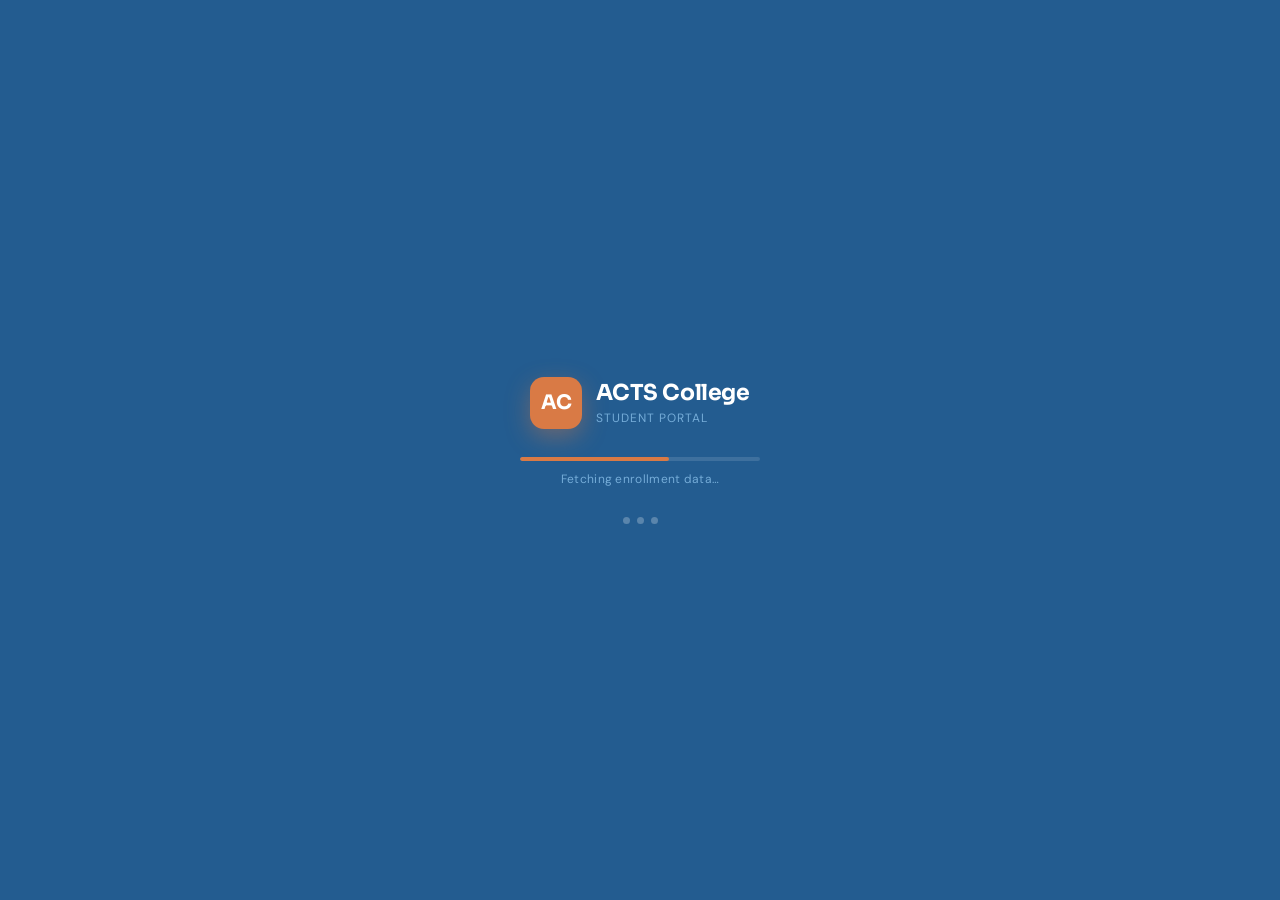
==== index.html @ 31e82e1f "Initial commit: Reorganized CSS and JavaScript to separate files" ====
<!DOCTYPE html>
<html lang="en">
<head>
<meta charset="UTF-8">
<meta name="viewport" content="width=device-width, initial-scale=1.0">
<title>ACTS Student Portal</title>
<link href="https://fonts.googleapis.com/css2?family=Sora:wght@300;400;500;600;700&family=DM+Sans:ital,opsz,wght@0,9..40,300;0,9..40,400;0,9..40,500;0,9..40,600;1,9..40,400&display=swap" rel="stylesheet">
<link rel="stylesheet" href="css/styles.css">
</style>
</head>
<body>

<!-- ═══════════════════════════════ LOADING SCREEN ═══════════════════════════════ -->
<div id="loading-screen">
  <div class="loader-brand">
    <div class="loader-icon">AC</div>
    <div class="loader-brand-text">
      <strong>ACTS College</strong>
      <span>STUDENT PORTAL</span>
    </div>
  </div>
  <div class="loader-bar-wrap">
    <div class="loader-bar-track"><div class="loader-bar-fill" id="loaderBar"></div></div>
    <div class="loader-status" id="loaderStatus">Initializing…</div>
  </div>
  <div class="loader-dots">
    <div class="loader-dot"></div>
    <div class="loader-dot"></div>
    <div class="loader-dot"></div>
  </div>
</div>

<!-- ═══════════════════════════════ CONTENT LOADER ═══════════════════════════════ -->
<div class="content-loader" id="contentLoader">
  <div class="cl-spinner"></div>
  <span class="cl-text">Loading module…</span>
</div>

<!-- ═══════════════════════════════ TOAST ═══════════════════════════════ -->
<div id="toast"><span class="toast-icon">✓</span><span id="toastMsg"></span></div>

<!-- ═══════════════════════════════ OVERLAY ═══════════════════════════════ -->
<div class="overlay" id="overlay" onclick="closeSidebar()"></div>

<!-- ═══════════════════════════════ SIDEBAR ═══════════════════════════════ -->
<aside class="sidebar" id="sidebar">
  <div class="sidebar-brand">
    <div class="brand-badge">
      <div class="brand-icon">AC</div>
      <div class="brand-text"><strong>ACTS College</strong><span>STUDENT PORTAL</span></div>
    </div>
  </div>
  <div class="sidebar-student">
    <div class="student-avatar">JS</div>
    <div class="student-info"><strong>Juan S. Santos</strong><span>2024-00142 · BSCS 3A</span></div>
  </div>
  <nav class="sidebar-nav">
    <div class="nav-section-label">Overview</div>
    <div class="nav-item active" onclick="showView('dashboard',this)">
      <svg class="nav-icon" viewBox="0 0 20 20" fill="none" stroke="currentColor" stroke-width="1.7"><rect x="2" y="2" width="7" height="7" rx="1.5"/><rect x="11" y="2" width="7" height="7" rx="1.5"/><rect x="2" y="11" width="7" height="7" rx="1.5"/><rect x="11" y="11" width="7" height="7" rx="1.5"/></svg>
      Dashboard
    </div>

    <div class="nav-section-label">Academic</div>
    <div class="nav-item" onclick="showView('grades',this)">
      <svg class="nav-icon" viewBox="0 0 20 20" fill="none" stroke="currentColor" stroke-width="1.7"><path d="M6 2h8l3 3v13H3V3a1 1 0 011-1z"/><path d="M6 9h8M6 13h5"/></svg>
      Grade Viewing
    </div>
    <div class="nav-item" onclick="showView('schedule',this)">
      <svg class="nav-icon" viewBox="0 0 20 20" fill="none" stroke="currentColor" stroke-width="1.7"><rect x="2" y="4" width="16" height="14" rx="2"/><path d="M6 2v4M14 2v4M2 9h16"/></svg>
      Class Schedule
    </div>
    <div class="nav-item" onclick="showView('announcements',this)">
      <svg class="nav-icon" viewBox="0 0 20 20" fill="none" stroke="currentColor" stroke-width="1.7"><path d="M4 4h12a1 1 0 011 1v8a1 1 0 01-1 1H4a1 1 0 01-1-1V5a1 1 0 011-1z"/><path d="M3 4l7 6 7-6"/></svg>
      Announcements<span class="nav-badge">3</span>
    </div>
    <div class="nav-item" onclick="showView('evaluation',this)">
      <svg class="nav-icon" viewBox="0 0 20 20" fill="none" stroke="currentColor" stroke-width="1.7"><path d="M10 2l2.4 4.9 5.4.8-3.9 3.8.9 5.4L10 14.2l-4.8 2.7.9-5.4L2.2 7.7l5.4-.8z"/></svg>
      Professor Evaluation
    </div>

    <div class="nav-section-label">Registration</div>
    <div class="nav-item" onclick="showView('enrollment',this)">
      <svg class="nav-icon" viewBox="0 0 20 20" fill="none" stroke="currentColor" stroke-width="1.7"><path d="M14 2H6a1 1 0 00-1 1v14a1 1 0 001 1h8a1 1 0 001-1V3a1 1 0 00-1-1z"/><path d="M8 7h4M8 11h4M8 15h2"/></svg>
      Enrollment
    </div>
    <div class="nav-item" onclick="showView('sectioning',this)">
      <svg class="nav-icon" viewBox="0 0 20 20" fill="none" stroke="currentColor" stroke-width="1.7"><circle cx="7" cy="7" r="4"/><circle cx="13" cy="13" r="4"/></svg>
      Sectioning
    </div>
    <div class="nav-item" onclick="showView('subjects',this)">
      <svg class="nav-icon" viewBox="0 0 20 20" fill="none" stroke="currentColor" stroke-width="1.7"><rect x="3" y="3" width="6" height="6" rx="1"/><rect x="11" y="3" width="6" height="6" rx="1"/><rect x="3" y="11" width="6" height="6" rx="1"/><rect x="11" y="11" width="6" height="6" rx="1"/></svg>
      Subject Assignment
    </div>

    <div class="nav-section-label">Finance</div>
    <div class="nav-item" onclick="showView('tuition',this)">
      <svg class="nav-icon" viewBox="0 0 20 20" fill="none" stroke="currentColor" stroke-width="1.7"><circle cx="10" cy="10" r="8"/><path d="M10 6v8M7 8.5c0-1.4 1.3-2.5 3-2.5s3 1.1 3 2.5S11.7 11 10 11s-3 1.1-3 2.5S8.3 16 10 16s3-1.1 3-2.5"/></svg>
      Tuition Fee
    </div>
    <div class="nav-item" onclick="showView('payments',this)">
      <svg class="nav-icon" viewBox="0 0 20 20" fill="none" stroke="currentColor" stroke-width="1.7"><rect x="2" y="5" width="16" height="12" rx="2"/><path d="M2 9h16M6 13h2"/></svg>
      Payment Monitoring
    </div>

    <div class="nav-section-label">Profile</div>
    <div class="nav-item" onclick="showView('contact',this)">
      <svg class="nav-icon" viewBox="0 0 20 20" fill="none" stroke="currentColor" stroke-width="1.7"><path d="M14 2H6a2 2 0 00-2 2v12a2 2 0 002 2h8a2 2 0 002-2V4a2 2 0 00-2-2z"/><path d="M10 9a2 2 0 100-4 2 2 0 000 4zm-3 5s.5-2 3-2 3 2 3 2"/></svg>
      Contact Info
    </div>
    <div class="nav-item" onclick="showView('profile',this)">
      <svg class="nav-icon" viewBox="0 0 20 20" fill="none" stroke="currentColor" stroke-width="1.7"><circle cx="10" cy="7" r="4"/><path d="M2 18c0-4 3.6-7 8-7s8 3 8 7"/></svg>
      My Profile
    </div>
  </nav>
  <div class="sidebar-footer">
    <button class="logout-btn" onclick="handleLogout()">
      <svg width="15" height="15" viewBox="0 0 20 20" fill="none" stroke="currentColor" stroke-width="1.7"><path d="M7 3H4a1 1 0 00-1 1v12a1 1 0 001 1h3M13 15l4-5-4-5M17 10H7"/></svg>
      Sign Out
    </button>
  </div>
</aside>

<!-- ═══════════════════════════════ MAIN ═══════════════════════════════ -->
<main class="main">
  <header class="topbar">
    <div class="topbar-left">
      <button class="hamburger" onclick="toggleSidebar()">
        <svg width="19" height="19" viewBox="0 0 20 20" fill="none" stroke="#62778b" stroke-width="1.8"><path d="M2 5h16M2 10h16M2 15h16"/></svg>
      </button>
      <span class="page-title" id="pageTitle">Dashboard</span>
      <span class="semester-pill">S.Y. 2024–2025 · 2nd Sem</span>
    </div>
    <div class="topbar-right">
      <div class="topbar-icon-btn" onclick="showToast('No new notifications','success')">
        <svg width="15" height="15" viewBox="0 0 20 20" fill="none" stroke="#62778b" stroke-width="1.6"><path d="M10 2a6 6 0 016 6c0 3.5 1.5 5 1.5 5H2.5S4 11.5 4 8a6 6 0 016-6zM8.5 17a1.5 1.5 0 003 0"/></svg>
        <span class="notif-dot"></span>
      </div>
      <div class="topbar-icon-btn">
        <svg width="15" height="15" viewBox="0 0 20 20" fill="none" stroke="#62778b" stroke-width="1.6"><circle cx="8" cy="8" r="5"/><path d="M13 13l4 4"/></svg>
      </div>
      <div class="topbar-avatar" onclick="showView('profile',null)">JS</div>
    </div>
  </header>

  <div class="content">

    <!-- ══════════════ DASHBOARD ══════════════ -->
    <div class="view active" id="view-dashboard">
      <div class="welcome-banner">
        <div class="welcome-text">
          <h2>Good morning, Juan! 👋</h2>
          <p>You have 4 classes today · Midterm exams start in 12 days</p>
        </div>
        <div style="display:flex;gap:12px;z-index:1;">
          <div class="welcome-badge"><span class="big-num">1.85</span><div class="big-label">Current GWA</div></div>
          <div class="welcome-badge"><span class="big-num">94%</span><div class="big-label">Attendance</div></div>
        </div>
      </div>
      <div class="stats-grid">
        <div class="stat-card"><div class="stat-top"><div class="stat-icon blue"><svg width="17" height="17" viewBox="0 0 20 20" fill="none" stroke="#2e78b8" stroke-width="1.7"><path d="M6 2h8l3 3v13H3V3a1 1 0 011-1z"/><path d="M6 9h8M6 13h5"/></svg></div><span class="stat-change up">Dean's List</span></div><span class="stat-val">1.85</span><span class="stat-label">General Weighted Average</span></div>
        <div class="stat-card"><div class="stat-top"><div class="stat-icon red"><svg width="17" height="17" viewBox="0 0 20 20" fill="none" stroke="#d97a45" stroke-width="1.7"><rect x="2" y="4" width="16" height="14" rx="2"/><path d="M6 2v4M14 2v4M2 9h16"/></svg></div><span class="stat-change neutral">7 subjects</span></div><span class="stat-val">21</span><span class="stat-label">Enrolled Units</span></div>
        <div class="stat-card"><div class="stat-top"><div class="stat-icon green"><svg width="17" height="17" viewBox="0 0 20 20" fill="none" stroke="#1a7a4a" stroke-width="1.7"><rect x="2" y="5" width="16" height="12" rx="2"/><path d="M2 9h16M6 13h2"/></svg></div><span class="stat-change warn">₱9,185 due</span></div><span class="stat-val">₱18,370</span><span class="stat-label">Total Tuition Fee</span></div>
        <div class="stat-card"><div class="stat-top"><div class="stat-icon purple"><svg width="17" height="17" viewBox="0 0 20 20" fill="none" stroke="#7c5cbf" stroke-width="1.7"><path d="M10 2l2.4 4.9 5.4.8-3.9 3.8.9 5.4L10 14.2l-4.8 2.7.9-5.4L2.2 7.7l5.4-.8z"/></svg></div><span class="stat-change warn">4 pending</span></div><span class="stat-val">3 / 7</span><span class="stat-label">Evaluations Submitted</span></div>
      </div>
      <div class="three-two">
        <div class="panel">
          <div class="panel-head"><span class="panel-title">Today's Classes</span><a class="panel-link" onclick="showView('schedule',null)">Full schedule →</a></div>
          <div class="schedule-item"><span class="sched-time">7:30 – 9:00</span><span class="sched-dot" style="background:#2e78b8"></span><div class="sched-subject"><strong>Data Structures &amp; Algorithms</strong><span>Mr. Dela Cruz · Rm 203</span></div></div>
          <div class="schedule-item"><span class="sched-time">9:00 – 10:30</span><span class="sched-dot" style="background:#d97a45"></span><div class="sched-subject"><strong>Software Engineering</strong><span>Ms. Reyes · Rm 105</span></div></div>
          <div class="schedule-item"><span class="sched-time">1:00 – 3:00</span><span class="sched-dot" style="background:#1aac87"></span><div class="sched-subject"><strong>Database Management Systems</strong><span>Mr. Santos · Lab 301</span></div></div>
          <div class="schedule-item"><span class="sched-time">3:00 – 4:30</span><span class="sched-dot" style="background:#7c5cbf"></span><div class="sched-subject"><strong>Ethics in Technology</strong><span>Ms. Cruz · Rm 412</span></div></div>
        </div>
        <div class="panel">
          <div class="panel-head"><span class="panel-title">Announcements</span><a class="panel-link" onclick="showView('announcements',null)">See all →</a></div>
          <div class="annc-item"><div class="annc-head"><span class="tag urgent">Urgent</span><span class="annc-date">Today</span></div><div class="annc-title">Midterm Exam Schedule Released</div><div class="annc-body">Exams run April 7–12. Bring your ID &amp; exam permit.</div></div>
          <div class="annc-item"><div class="annc-head"><span class="tag info">Academic</span><span class="annc-date">Mar 29</span></div><div class="annc-title">DSA Lab #4 Deadline Extended</div><div class="annc-body">New deadline: April 5, 11:59 PM via student portal.</div></div>
          <div class="annc-item"><div class="annc-head"><span class="tag general">General</span><span class="annc-date">Mar 27</span></div><div class="annc-title">Library Hours Extended</div><div class="annc-body">Open until 9PM, April 1–15 during exam season.</div></div>
        </div>
      </div>
    </div>

    <!-- ══════════════ GRADE VIEWING ══════════════ -->
    <div class="view" id="view-grades">
      <div class="page-head">
        <div class="page-head-left"><h2>Grade Viewing</h2><p>2nd Semester · S.Y. 2024–2025</p></div>
        <button class="btn-primary" onclick="showToast('Transcript download started','success')"><svg width="13" height="13" viewBox="0 0 20 20" fill="none" stroke="currentColor" stroke-width="2"><path d="M3 17h14M10 3v10M5 9l5 5 5-5"/></svg>Download Transcript</button>
      </div>
      <div class="gpa-highlight">
        <div>
          <div style="font-size:11px;color:var(--muted);font-weight:500;margin-bottom:4px;text-transform:uppercase;letter-spacing:.5px;">Current GWA</div>
          <div class="gpa-num">1.85</div>
          <div style="font-size:12px;color:#1a7a4a;margin-top:4px;font-weight:500;">⭐ Dean's List Qualifier</div>
        </div>
        <div class="gpa-meta">
          <strong>3rd Year · 2nd Semester</strong>
          <span>21 units enrolled</span>
          <div style="margin-top:9px;font-size:11.5px;color:var(--muted);">Cum Laude target: <strong style="color:var(--text);">1.75</strong></div>
        </div>
        <div class="gpa-bar-wrap">
          <div class="gpa-bar-label"><span>Progress to Latin Honors</span><span>0.10 pts away</span></div>
          <div class="gpa-bar-track"><div class="gpa-bar-fill"></div></div>
          <div style="font-size:11px;color:var(--muted);margin-top:5px;">Maintain GWA ≤ 1.75 to qualify for Cum Laude</div>
        </div>
      </div>
      <div class="grades-table-wrap">
        <table>
          <thead><tr><th>Code</th><th>Subject</th><th>Units</th><th>Prelim</th><th>Midterm</th><th>Finals</th><th>Final Grade</th><th>Equivalent</th><th>Remarks</th></tr></thead>
          <tbody>
            <tr><td style="font-weight:600;font-size:11.5px;color:var(--muted);">CS311</td><td>Data Structures &amp; Algorithms</td><td>4</td><td>92</td><td>—</td><td>—</td><td><span class="grade-pill b">1.50</span></td><td style="font-size:12px;color:var(--muted);">Excellent</td><td style="color:#1a7a4a;font-size:12px;font-weight:500;">Passed</td></tr>
            <tr><td style="font-weight:600;font-size:11.5px;color:var(--muted);">CS321</td><td>Software Engineering</td><td>3</td><td>88</td><td>—</td><td>—</td><td><span class="grade-pill b">1.75</span></td><td style="font-size:12px;color:var(--muted);">Very Good</td><td style="color:#1a7a4a;font-size:12px;font-weight:500;">Passed</td></tr>
            <tr><td style="font-weight:600;font-size:11.5px;color:var(--muted);">CS332</td><td>Database Management Systems</td><td>4</td><td>91</td><td>—</td><td>—</td><td><span class="grade-pill b">1.50</span></td><td style="font-size:12px;color:var(--muted);">Excellent</td><td style="color:#1a7a4a;font-size:12px;font-weight:500;">Passed</td></tr>
            <tr><td style="font-weight:600;font-size:11.5px;color:var(--muted);">CS341</td><td>Computer Networks</td><td>3</td><td>85</td><td>—</td><td>—</td><td><span class="grade-pill b">2.00</span></td><td style="font-size:12px;color:var(--muted);">Good</td><td style="color:#1a7a4a;font-size:12px;font-weight:500;">Passed</td></tr>
            <tr><td style="font-weight:600;font-size:11.5px;color:var(--muted);">HUM201</td><td>Ethics in Technology</td><td>3</td><td>90</td><td>—</td><td>—</td><td><span class="grade-pill b">1.75</span></td><td style="font-size:12px;color:var(--muted);">Very Good</td><td style="color:#1a7a4a;font-size:12px;font-weight:500;">Passed</td></tr>
            <tr><td style="font-weight:600;font-size:11.5px;color:var(--muted);">PE301</td><td>Physical Education 3</td><td>2</td><td>95</td><td>—</td><td>—</td><td><span class="grade-pill a">1.25</span></td><td style="font-size:12px;color:var(--muted);">Outstanding</td><td style="color:#1a7a4a;font-size:12px;font-weight:500;">Passed</td></tr>
            <tr><td style="font-weight:600;font-size:11.5px;color:var(--muted);">NSTP201</td><td>NSTP – CWTS 2</td><td>3</td><td>—</td><td>—</td><td>—</td><td><span class="grade-pill ip">INC</span></td><td style="font-size:12px;color:var(--muted);">—</td><td style="color:var(--muted);font-size:12px;">In Progress</td></tr>
          </tbody>
        </table>
      </div>
    </div>

    <!-- ══════════════ SCHEDULE ══════════════ -->
    <div class="view" id="view-schedule">
      <div class="page-head">
        <div class="page-head-left"><h2>Class Schedule</h2><p>2nd Semester · Block 3A · A.Y. 2024–2025</p></div>
        <button class="btn-outline" onclick="showToast('Schedule exported as PDF','success')"><svg width="13" height="13" viewBox="0 0 20 20" fill="none" stroke="currentColor" stroke-width="2"><path d="M3 17h14M10 3v10M5 9l5 5 5-5"/></svg>Export PDF</button>
      </div>
      <div class="panel" style="overflow-x:auto;margin-bottom:16px;">
        <div class="schedule-week" style="min-width:640px;">
          <div class="week-header"></div>
          <div class="week-header">MON</div><div class="week-header today-col">TUE · Today</div><div class="week-header">WED</div><div class="week-header">THU</div><div class="week-header">FRI</div>
          <div class="time-cell">7:30</div><div class="day-cell"><div class="class-block blue">DSA Lec<br>Rm 203</div></div><div class="day-cell today-col"><div class="class-block blue">DSA Lec<br>Rm 203</div></div><div class="day-cell"></div><div class="day-cell"><div class="class-block blue">DSA Lab<br>Lab 301</div></div><div class="day-cell"></div>
          <div class="time-cell">9:00</div><div class="day-cell"><div class="class-block red">Soft Eng<br>Rm 105</div></div><div class="day-cell today-col"><div class="class-block red">Soft Eng<br>Rm 105</div></div><div class="day-cell"><div class="class-block red">Soft Eng<br>Rm 105</div></div><div class="day-cell"></div><div class="day-cell"><div class="class-block red">Soft Eng<br>Rm 105</div></div>
          <div class="time-cell">10:30</div><div class="day-cell"></div><div class="day-cell today-col"></div><div class="day-cell"><div class="class-block blue">Net Lec<br>Rm 208</div></div><div class="day-cell"></div><div class="day-cell"><div class="class-block teal">DB Lec<br>Rm 310</div></div>
          <div class="time-cell">1:00</div><div class="day-cell"><div class="class-block teal">DB Lab<br>Lab 301</div></div><div class="day-cell today-col"><div class="class-block teal">DB Lab<br>Lab 301</div></div><div class="day-cell"></div><div class="day-cell"><div class="class-block teal">DB Lab<br>Lab 301</div></div><div class="day-cell"></div>
          <div class="time-cell">3:00</div><div class="day-cell"></div><div class="day-cell today-col"><div class="class-block purple">Ethics<br>Rm 412</div></div><div class="day-cell"><div class="class-block purple">Ethics<br>Rm 412</div></div><div class="day-cell"></div><div class="day-cell"><div class="class-block purple">Ethics<br>Rm 412</div></div>
        </div>
      </div>
      <div style="display:flex;gap:14px;flex-wrap:wrap;">
        <div style="display:flex;align-items:center;gap:6px;font-size:12px;color:var(--muted);"><span style="width:11px;height:11px;background:#d6ecf7;border-left:3px solid var(--blue);border-radius:2px;display:inline-block;"></span>Data Structures / Networks</div>
        <div style="display:flex;align-items:center;gap:6px;font-size:12px;color:var(--muted);"><span style="width:11px;height:11px;background:#fdf0e8;border-left:3px solid var(--red);border-radius:2px;display:inline-block;"></span>Software Engineering</div>
        <div style="display:flex;align-items:center;gap:6px;font-size:12px;color:var(--muted);"><span style="width:11px;height:11px;background:#e0f5f0;border-left:3px solid #1aac87;border-radius:2px;display:inline-block;"></span>Database Management</div>
        <div style="display:flex;align-items:center;gap:6px;font-size:12px;color:var(--muted);"><span style="width:11px;height:11px;background:#f0ecfb;border-left:3px solid #7c5cbf;border-radius:2px;display:inline-block;"></span>Ethics in Technology</div>
      </div>
    </div>

    <!-- ══════════════ ANNOUNCEMENTS ══════════════ -->
    <div class="view" id="view-announcements">
      <div class="page-head"><div class="page-head-left"><h2>Announcements</h2><p>3 unread notifications</p></div></div>
      <div class="panel">
        <div class="annc-item" style="padding:18px 22px;"><div class="annc-head"><span class="tag urgent">Urgent</span><span class="annc-date">Today, 8:00 AM</span></div><div class="annc-title" style="font-size:14px;margin-bottom:4px;">Midterm Exam Schedule Released</div><div class="annc-body" style="font-size:12.5px;">The 2nd Semester Midterm Examination schedule has been released. Exams run April 7–12, 2025. Bring your validated school ID and exam permit on examination day.</div></div>
        <div class="annc-item" style="padding:18px 22px;"><div class="annc-head"><span class="tag info">Academic</span><span class="annc-date">Mar 29, 2:00 PM</span></div><div class="annc-title" style="font-size:14px;margin-bottom:4px;">DSA Lab Activity #4 Deadline Extended</div><div class="annc-body" style="font-size:12.5px;">CS311 Lab Activity #4 deadline moved to April 5, 2025, 11:59 PM. Submit your output files through the student portal submission system.</div></div>
        <div class="annc-item" style="padding:18px 22px;"><div class="annc-head"><span class="tag info">Academic</span><span class="annc-date">Mar 28, 10:00 AM</span></div><div class="annc-title" style="font-size:14px;margin-bottom:4px;">No Classes – Holy Week Observance</div><div class="annc-body" style="font-size:12.5px;">No classes April 14–18, 2025. Classes resume April 21, Monday. Make-up classes to be scheduled by respective faculty members.</div></div>
        <div class="annc-item" style="padding:18px 22px;"><div class="annc-head"><span class="tag general">General</span><span class="annc-date">Mar 27, 3:00 PM</span></div><div class="annc-title" style="font-size:14px;margin-bottom:4px;">Library Hours Extended During Exam Season</div><div class="annc-body" style="font-size:12.5px;">ACTS College Library will extend hours to 9:00 PM, April 1–15, 2025. Utilize available study rooms and academic resources during this period.</div></div>
        <div class="annc-item" style="padding:18px 22px;"><div class="annc-head"><span class="tag general">General</span><span class="annc-date">Mar 25, 9:00 AM</span></div><div class="annc-title" style="font-size:14px;margin-bottom:4px;">Student Leadership Summit – Open Registration</div><div class="annc-body" style="font-size:12.5px;">Register for the Annual Student Leadership Summit on April 20, 2025. Limited slots available. Contact the OSA office or complete the online registration form.</div></div>
      </div>
    </div>

    <!-- ══════════════ PROFESSOR EVALUATION ══════════════ -->
    <div class="view" id="view-evaluation">
      <div class="page-head"><div class="page-head-left"><h2>Professor Evaluation</h2><p>2nd Semester · S.Y. 2024–2025 · Deadline: April 15, 2025</p></div></div>
      <div class="eval-intro">
        <div class="eval-intro-icon"><svg width="18" height="18" viewBox="0 0 20 20" fill="none" stroke="#fff" stroke-width="1.8"><circle cx="10" cy="10" r="8"/><path d="M10 6v4l3 2"/></svg></div>
        <div><strong>Evaluation Period is Open</strong><p>All responses are strictly confidential and used solely to improve instruction quality. Evaluate all professors honestly before the deadline. Results are released only after final grades are submitted.</p></div>
      </div>
      <!-- Submitted evaluation -->
      <div class="eval-card">
        <div class="eval-prof-head">
          <div class="eval-prof-avatar">DC</div>
          <div class="eval-prof-info"><strong>Mr. Romulo Dela Cruz</strong><span>CS311 – Data Structures &amp; Algorithms</span></div>
          <div class="eval-done-badge">✓ Submitted</div>
        </div>
        <div style="display:flex;align-items:center;gap:12px;background:var(--off);border-radius:10px;padding:12px 16px;flex-wrap:wrap;gap:8px;">
          <span style="font-size:13px;color:var(--muted);">Overall Rating</span>
          <div style="display:flex;gap:3px;"><span style="color:#f5a623;font-size:20px;">★</span><span style="color:#f5a623;font-size:20px;">★</span><span style="color:#f5a623;font-size:20px;">★</span><span style="color:#f5a623;font-size:20px;">★</span><span style="color:var(--border);font-size:20px;">★</span></div>
          <span style="font-family:'Sora',sans-serif;font-size:16px;font-weight:700;color:var(--text);">4.0 / 5.0</span>
          <span style="font-size:12px;color:var(--muted);">Submitted Mar 20</span>
        </div>
      </div>
      <!-- Pending 1 -->
      <div class="eval-card" id="evalCard2">
        <div class="eval-prof-head">
          <div class="eval-prof-avatar" style="background:#b96538;">MR</div>
          <div class="eval-prof-info"><strong>Ms. Lourdes Reyes</strong><span>CS321 – Software Engineering</span></div>
          <div class="eval-pending-badge">Pending</div>
        </div>
        <div class="eval-criteria">
          <div class="eval-criterion"><label>Teaching Effectiveness</label><div class="star-row" data-g="a"><span class="star" onclick="rateStar(this)">★</span><span class="star" onclick="rateStar(this)">★</span><span class="star" onclick="rateStar(this)">★</span><span class="star" onclick="rateStar(this)">★</span><span class="star" onclick="rateStar(this)">★</span></div></div>
          <div class="eval-criterion"><label>Subject Mastery</label><div class="star-row" data-g="b"><span class="star" onclick="rateStar(this)">★</span><span class="star" onclick="rateStar(this)">★</span><span class="star" onclick="rateStar(this)">★</span><span class="star" onclick="rateStar(this)">★</span><span class="star" onclick="rateStar(this)">★</span></div></div>
          <div class="eval-criterion"><label>Classroom Management</label><div class="star-row" data-g="c"><span class="star" onclick="rateStar(this)">★</span><span class="star" onclick="rateStar(this)">★</span><span class="star" onclick="rateStar(this)">★</span><span class="star" onclick="rateStar(this)">★</span><span class="star" onclick="rateStar(this)">★</span></div></div>
          <div class="eval-criterion"><label>Availability &amp; Approachability</label><div class="star-row" data-g="d"><span class="star" onclick="rateStar(this)">★</span><span class="star" onclick="rateStar(this)">★</span><span class="star" onclick="rateStar(this)">★</span><span class="star" onclick="rateStar(this)">★</span><span class="star" onclick="rateStar(this)">★</span></div></div>
        </div>
        <div class="eval-comment"><label>Comments &amp; Suggestions (Optional)</label><textarea placeholder="Share your thoughts about this professor's teaching style, strengths, or areas for improvement…"></textarea></div>
        <div class="eval-submit-row">
          <button class="btn-outline" onclick="showToast('Draft saved','success')">Save Draft</button>
          <button class="btn-primary" onclick="submitEval('evalCard2')">Submit Evaluation</button>
        </div>
      </div>
      <!-- Pending 2 -->
      <div class="eval-card" id="evalCard3">
        <div class="eval-prof-head">
          <div class="eval-prof-avatar" style="background:#1aac87;">CS</div>
          <div class="eval-prof-info"><strong>Mr. Carlos Santos</strong><span>CS332 – Database Management Systems</span></div>
          <div class="eval-pending-badge">Pending</div>
        </div>
        <div class="eval-criteria">
          <div class="eval-criterion"><label>Teaching Effectiveness</label><div class="star-row" data-g="e"><span class="star" onclick="rateStar(this)">★</span><span class="star" onclick="rateStar(this)">★</span><span class="star" onclick="rateStar(this)">★</span><span class="star" onclick="rateStar(this)">★</span><span class="star" onclick="rateStar(this)">★</span></div></div>
          <div class="eval-criterion"><label>Subject Mastery</label><div class="star-row" data-g="f"><span class="star" onclick="rateStar(this)">★</span><span class="star" onclick="rateStar(this)">★</span><span class="star" onclick="rateStar(this)">★</span><span class="star" onclick="rateStar(this)">★</span><span class="star" onclick="rateStar(this)">★</span></div></div>
          <div class="eval-criterion"><label>Classroom Management</label><div class="star-row" data-g="g"><span class="star" onclick="rateStar(this)">★</span><span class="star" onclick="rateStar(this)">★</span><span class="star" onclick="rateStar(this)">★</span><span class="star" onclick="rateStar(this)">★</span><span class="star" onclick="rateStar(this)">★</span></div></div>
          <div class="eval-criterion"><label>Fairness in Grading</label><div class="star-row" data-g="h"><span class="star" onclick="rateStar(this)">★</span><span class="star" onclick="rateStar(this)">★</span><span class="star" onclick="rateStar(this)">★</span><span class="star" onclick="rateStar(this)">★</span><span class="star" onclick="rateStar(this)">★</span></div></div>
        </div>
        <div class="eval-comment"><label>Comments &amp; Suggestions (Optional)</label><textarea placeholder="Share your thoughts…"></textarea></div>
        <div class="eval-submit-row">
          <button class="btn-outline" onclick="showToast('Draft saved','success')">Save Draft</button>
          <button class="btn-primary" onclick="submitEval('evalCard3')">Submit Evaluation</button>
        </div>
      </div>
      <!-- Pending 3 -->
      <div class="eval-card" id="evalCard4">
        <div class="eval-prof-head">
          <div class="eval-prof-avatar" style="background:#235c90;">AL</div>
          <div class="eval-prof-info"><strong>Ms. Patricia Lim</strong><span>CS341 – Computer Networks</span></div>
          <div class="eval-pending-badge">Pending</div>
        </div>
        <div class="eval-criteria">
          <div class="eval-criterion"><label>Teaching Effectiveness</label><div class="star-row" data-g="i"><span class="star" onclick="rateStar(this)">★</span><span class="star" onclick="rateStar(this)">★</span><span class="star" onclick="rateStar(this)">★</span><span class="star" onclick="rateStar(this)">★</span><span class="star" onclick="rateStar(this)">★</span></div></div>
          <div class="eval-criterion"><label>Subject Mastery</label><div class="star-row" data-g="j"><span class="star" onclick="rateStar(this)">★</span><span class="star" onclick="rateStar(this)">★</span><span class="star" onclick="rateStar(this)">★</span><span class="star" onclick="rateStar(this)">★</span><span class="star" onclick="rateStar(this)">★</span></div></div>
          <div class="eval-criterion"><label>Communication Skills</label><div class="star-row" data-g="k"><span class="star" onclick="rateStar(this)">★</span><span class="star" onclick="rateStar(this)">★</span><span class="star" onclick="rateStar(this)">★</span><span class="star" onclick="rateStar(this)">★</span><span class="star" onclick="rateStar(this)">★</span></div></div>
          <div class="eval-criterion"><label>Student Support</label><div class="star-row" data-g="l"><span class="star" onclick="rateStar(this)">★</span><span class="star" onclick="rateStar(this)">★</span><span class="star" onclick="rateStar(this)">★</span><span class="star" onclick="rateStar(this)">★</span><span class="star" onclick="rateStar(this)">★</span></div></div>
        </div>
        <div class="eval-comment"><label>Comments &amp; Suggestions (Optional)</label><textarea placeholder="Share your thoughts…"></textarea></div>
        <div class="eval-submit-row">
          <button class="btn-outline" onclick="showToast('Draft saved','success')">Save Draft</button>
          <button class="btn-primary" onclick="submitEval('evalCard4')">Submit Evaluation</button>
        </div>
      </div>
    </div>

    <!-- ══════════════ ENROLLMENT ══════════════ -->
    <div class="view" id="view-enrollment">
      <div class="page-head">
        <div class="page-head-left"><h2>Enrollment</h2><p>2nd Semester · S.Y. 2024–2025</p></div>
        <span class="tag success" style="padding:6px 14px;font-size:12px;border-radius:8px;">Officially Enrolled</span>
      </div>
      <div class="enroll-steps">
        <div class="estep"><div class="estep-circle done">✓</div><div class="estep-text"><strong>Pre-enrollment</strong><span>Completed Mar 5</span></div></div>
        <div class="estep-line done"></div>
        <div class="estep"><div class="estep-circle done">✓</div><div class="estep-text"><strong>Assessment</strong><span>Completed Mar 7</span></div></div>
        <div class="estep-line done"></div>
        <div class="estep"><div class="estep-circle done">✓</div><div class="estep-text"><strong>Payment</strong><span>50% paid</span></div></div>
        <div class="estep-line done"></div>
        <div class="estep"><div class="estep-circle active">4</div><div class="estep-text"><strong>Validation</strong><span>In progress</span></div></div>
        <div class="estep-line"></div>
        <div class="estep"><div class="estep-circle pending">5</div><div class="estep-text"><strong>Fully Enrolled</strong><span>Awaiting</span></div></div>
      </div>
      <div style="display:grid;grid-template-columns:repeat(3,1fr);gap:13px;margin-bottom:20px;">
        <div class="stat-card"><div class="stat-top"><div class="stat-icon blue"></div></div><span class="stat-val">7</span><span class="stat-label">Subjects Enrolled</span></div>
        <div class="stat-card"><div class="stat-top"><div class="stat-icon red"></div></div><span class="stat-val">21</span><span class="stat-label">Total Units</span></div>
        <div class="stat-card"><div class="stat-top"><div class="stat-icon green"></div></div><span class="stat-val" style="color:#1a7a4a;">Active</span><span class="stat-label">Enrollment Status</span></div>
      </div>
      <div class="grades-table-wrap">
        <table>
          <thead><tr><th>Code</th><th>Subject Title</th><th>Units</th><th>Type</th><th>Section</th><th>Schedule</th><th>Room</th><th>Faculty</th></tr></thead>
          <tbody>
            <tr><td style="font-weight:600;font-size:11.5px;color:var(--muted);">CS311</td><td>Data Structures &amp; Algorithms</td><td>4</td><td><span class="tag info">Lec+Lab</span></td><td>3A</td><td>MWF 7:30–9:00</td><td>Rm 203 / Lab 301</td><td>Mr. Dela Cruz</td></tr>
            <tr><td style="font-weight:600;font-size:11.5px;color:var(--muted);">CS321</td><td>Software Engineering</td><td>3</td><td><span class="tag info">Lec</span></td><td>3A</td><td>MTWF 9:00–10:30</td><td>Rm 105</td><td>Ms. Reyes</td></tr>
            <tr><td style="font-weight:600;font-size:11.5px;color:var(--muted);">CS332</td><td>Database Management Systems</td><td>4</td><td><span class="tag info">Lec+Lab</span></td><td>3A</td><td>MTH 1:00–3:00</td><td>Lab 301</td><td>Mr. Santos</td></tr>
            <tr><td style="font-weight:600;font-size:11.5px;color:var(--muted);">CS341</td><td>Computer Networks</td><td>3</td><td><span class="tag info">Lec</span></td><td>3A</td><td>WF 10:30–12:00</td><td>Rm 208</td><td>Ms. Lim</td></tr>
            <tr><td style="font-weight:600;font-size:11.5px;color:var(--muted);">HUM201</td><td>Ethics in Technology</td><td>3</td><td><span class="tag general">GE</span></td><td>3A</td><td>TWF 3:00–4:30</td><td>Rm 412</td><td>Ms. Cruz</td></tr>
            <tr><td style="font-weight:600;font-size:11.5px;color:var(--muted);">PE301</td><td>Physical Education 3</td><td>2</td><td><span class="tag general">GE</span></td><td>3A</td><td>M 4:30–6:00</td><td>Gym</td><td>Mr. Garcia</td></tr>
            <tr><td style="font-weight:600;font-size:11.5px;color:var(--muted);">NSTP201</td><td>NSTP – CWTS 2</td><td>3</td><td><span class="tag general">NSTP</span></td><td>3A</td><td>SAT 7:00–10:00</td><td>Hall B</td><td>NSTP Office</td></tr>
          </tbody>
        </table>
      </div>
    </div>

    <!-- ══════════════ SECTIONING ══════════════ -->
    <div class="view" id="view-sectioning">
      <div class="page-head"><div class="page-head-left"><h2>Sectioning</h2><p>Your assigned section for 2nd Semester · S.Y. 2024–2025</p></div></div>
      <div class="two-col">
        <div>
          <div style="background:var(--white);border:1px solid var(--border);border-radius:14px;padding:22px;">
            <div class="section-badge">
              <div style="font-family:'Sora',sans-serif;font-size:40px;font-weight:700;color:#fff;line-height:1;">3A</div>
              <div><strong style="display:block;font-size:14px;color:#fff;margin-bottom:2px;">Block 3A — BSCS</strong><span style="font-size:12px;color:var(--blue-lt);">3rd Year · 2nd Semester</span></div>
            </div>
            <div style="display:grid;grid-template-columns:1fr 1fr;gap:10px;margin-bottom:18px;">
              <div style="background:var(--off);border:1px solid var(--border);border-radius:10px;padding:12px 14px;"><div style="font-size:10.5px;color:var(--muted);font-weight:500;text-transform:uppercase;letter-spacing:.5px;margin-bottom:4px;">Program</div><div style="font-size:13px;font-weight:600;color:var(--text);">BS Computer Science</div></div>
              <div style="background:var(--off);border:1px solid var(--border);border-radius:10px;padding:12px 14px;"><div style="font-size:10.5px;color:var(--muted);font-weight:500;text-transform:uppercase;letter-spacing:.5px;margin-bottom:4px;">Year Level</div><div style="font-size:13px;font-weight:600;color:var(--text);">3rd Year</div></div>
              <div style="background:var(--off);border:1px solid var(--border);border-radius:10px;padding:12px 14px;"><div style="font-size:10.5px;color:var(--muted);font-weight:500;text-transform:uppercase;letter-spacing:.5px;margin-bottom:4px;">Adviser</div><div style="font-size:13px;font-weight:600;color:var(--text);">Prof. M. Villanueva</div></div>
              <div style="background:var(--off);border:1px solid var(--border);border-radius:10px;padding:12px 14px;"><div style="font-size:10.5px;color:var(--muted);font-weight:500;text-transform:uppercase;letter-spacing:.5px;margin-bottom:4px;">Class Size</div><div style="font-size:13px;font-weight:600;color:var(--text);">38 Students</div></div>
            </div>
            <div style="background:var(--off);border:1px solid var(--border);border-radius:10px;padding:14px 16px;">
              <div style="font-size:11px;font-weight:600;color:var(--muted);text-transform:uppercase;letter-spacing:.6px;margin-bottom:10px;">Section Officers</div>
              <div style="display:flex;flex-direction:column;gap:8px;">
                <div style="display:flex;align-items:center;gap:10px;"><div style="width:28px;height:28px;border-radius:50%;background:var(--blue-dk);display:flex;align-items:center;justify-content:center;font-size:10px;font-weight:700;color:#fff;flex-shrink:0;">AM</div><div><div style="font-size:12.5px;font-weight:600;color:var(--text);">Anna Marie Flores</div><div style="font-size:11px;color:var(--muted);">President</div></div></div>
                <div style="display:flex;align-items:center;gap:10px;"><div style="width:28px;height:28px;border-radius:50%;background:var(--red-dk);display:flex;align-items:center;justify-content:center;font-size:10px;font-weight:700;color:#fff;flex-shrink:0;">BT</div><div><div style="font-size:12.5px;font-weight:600;color:var(--text);">Bryan Tan</div><div style="font-size:11px;color:var(--muted);">Secretary</div></div></div>
                <div style="display:flex;align-items:center;gap:10px;"><div style="width:28px;height:28px;border-radius:50%;background:#1aac87;display:flex;align-items:center;justify-content:center;font-size:10px;font-weight:700;color:#fff;flex-shrink:0;">CL</div><div><div style="font-size:12.5px;font-weight:600;color:var(--text);">Clara Lim</div><div style="font-size:11px;color:var(--muted);">Treasurer</div></div></div>
              </div>
            </div>
          </div>
        </div>
        <div class="panel">
          <div class="panel-head"><span class="panel-title">Classmates (38)</span><a class="panel-link">View All</a></div>
          <div style="padding:14px 16px;">
            <div style="display:grid;grid-template-columns:repeat(auto-fill,minmax(150px,1fr));gap:9px;">
              <div class="classmate-card"><div class="classmate-avatar" style="background:#2e78b8;">AM</div><div><div class="classmate-name">Flores, A.M.</div><div class="classmate-num">2024-00101</div></div></div>
              <div class="classmate-card"><div class="classmate-avatar" style="background:#d97a45;">BT</div><div><div class="classmate-name">Tan, B.</div><div class="classmate-num">2024-00115</div></div></div>
              <div class="classmate-card"><div class="classmate-avatar" style="background:#1aac87;">CL</div><div><div class="classmate-name">Lim, C.</div><div class="classmate-num">2024-00120</div></div></div>
              <div class="classmate-card"><div class="classmate-avatar" style="background:#7c5cbf;">DR</div><div><div class="classmate-name">Reyes, D.</div><div class="classmate-num">2024-00133</div></div></div>
              <div class="classmate-card" style="border-color:var(--blue-lt);background:#e8f3fb;"><div class="classmate-avatar" style="background:#235c90;">JS</div><div><div class="classmate-name" style="color:var(--blue-dk);">Santos, J. (You)</div><div class="classmate-num">2024-00142</div></div></div>
              <div class="classmate-card"><div class="classmate-avatar" style="background:#b96538;">MC</div><div><div class="classmate-name">Cruz, M.</div><div class="classmate-num">2024-00156</div></div></div>
              <div class="classmate-card"><div class="classmate-avatar" style="background:#0a6651;">PG</div><div><div class="classmate-name">Garcia, P.</div><div class="classmate-num">2024-00162</div></div></div>
              <div class="classmate-card"><div class="classmate-avatar" style="background:#4a2e8c;">RV</div><div><div class="classmate-name">Villanueva, R.</div><div class="classmate-num">2024-00178</div></div></div>
            </div>
            <div style="text-align:center;padding-top:12px;font-size:12px;color:var(--muted);">+ 30 more classmates not shown</div>
          </div>
        </div>
      </div>
    </div>

    <!-- ══════════════ SUBJECT ASSIGNMENT ══════════════ -->
    <div class="view" id="view-subjects">
      <div class="page-head">
        <div class="page-head-left"><h2>Subject Assignment</h2><p>Assigned subjects for Block 3A · 2nd Semester 2024–2025</p></div>
        <button class="btn-outline" onclick="showToast('COR downloaded successfully','success')"><svg width="13" height="13" viewBox="0 0 20 20" fill="none" stroke="currentColor" stroke-width="2"><path d="M3 17h14M10 3v10M5 9l5 5 5-5"/></svg>Download COR</button>
      </div>
      <div style="display:grid;grid-template-columns:repeat(3,1fr);gap:13px;margin-bottom:20px;">
        <div class="stat-card"><div class="stat-top"><div class="stat-icon blue"></div><span class="stat-change neutral">21 units</span></div><span class="stat-val">7</span><span class="stat-label">Assigned Subjects</span></div>
        <div class="stat-card"><div class="stat-top"><div class="stat-icon green"></div><span class="stat-change up">All clear</span></div><span class="stat-val">0</span><span class="stat-label">Pending Requirements</span></div>
        <div class="stat-card"><div class="stat-top"><div class="stat-icon red"></div><span class="stat-change neutral">Total Earned</span></div><span class="stat-val">89</span><span class="stat-label">Cumulative Units</span></div>
      </div>
      <div class="subject-assign-grid">
        <div class="subj-card"><div class="subj-icon" style="background:#e8f3fb;">💻</div><div class="subj-info"><div class="subj-code">CS311 · 4 Units · Lec + Lab</div><strong>Data Structures &amp; Algorithms</strong><div class="subj-meta">Mr. Dela Cruz<br>MWF 7:30–9:00 · Rm 203 / Lab 301</div></div><span class="tag success" style="margin-left:auto;flex-shrink:0;">Enrolled</span></div>
        <div class="subj-card"><div class="subj-icon" style="background:#fdf0e8;">⚙️</div><div class="subj-info"><div class="subj-code">CS321 · 3 Units · Lecture</div><strong>Software Engineering</strong><div class="subj-meta">Ms. Reyes<br>MTWF 9:00–10:30 · Rm 105</div></div><span class="tag success" style="margin-left:auto;flex-shrink:0;">Enrolled</span></div>
        <div class="subj-card"><div class="subj-icon" style="background:#e0f5f0;">🗄️</div><div class="subj-info"><div class="subj-code">CS332 · 4 Units · Lec + Lab</div><strong>Database Management Systems</strong><div class="subj-meta">Mr. Santos<br>MTH 1:00–3:00 · Lab 301</div></div><span class="tag success" style="margin-left:auto;flex-shrink:0;">Enrolled</span></div>
        <div class="subj-card"><div class="subj-icon" style="background:#e8f3fb;">🌐</div><div class="subj-info"><div class="subj-code">CS341 · 3 Units · Lecture</div><strong>Computer Networks</strong><div class="subj-meta">Ms. Lim<br>WF 10:30–12:00 · Rm 208</div></div><span class="tag success" style="margin-left:auto;flex-shrink:0;">Enrolled</span></div>
        <div class="subj-card"><div class="subj-icon" style="background:#f0ecfb;">📖</div><div class="subj-info"><div class="subj-code">HUM201 · 3 Units · GE Lecture</div><strong>Ethics in Technology</strong><div class="subj-meta">Ms. Cruz<br>TWF 3:00–4:30 · Rm 412</div></div><span class="tag success" style="margin-left:auto;flex-shrink:0;">Enrolled</span></div>
        <div class="subj-card"><div class="subj-icon" style="background:#eaf7f0;">🏃</div><div class="subj-info"><div class="subj-code">PE301 · 2 Units · GE</div><strong>Physical Education 3</strong><div class="subj-meta">Mr. Garcia<br>M 4:30–6:00 · Gymnasium</div></div><span class="tag success" style="margin-left:auto;flex-shrink:0;">Enrolled</span></div>
        <div class="subj-card"><div class="subj-icon" style="background:#fdf8e8;">🤝</div><div class="subj-info"><div class="subj-code">NSTP201 · 3 Units · NSTP</div><strong>NSTP – CWTS 2</strong><div class="subj-meta">NSTP Office<br>SAT 7:00–10:00 · Hall B</div></div><span class="tag warn" style="margin-left:auto;flex-shrink:0;">Incomplete</span></div>
      </div>
    </div>

    <!-- ══════════════ TUITION FEE ══════════════ -->
    <div class="view" id="view-tuition">
      <div class="page-head">
        <div class="page-head-left"><h2>Tuition Fee</h2><p>2nd Semester · S.Y. 2024–2025 · Assessed: March 7, 2025</p></div>
        <button class="btn-primary" onclick="showToast('Statement of Account downloaded','success')"><svg width="13" height="13" viewBox="0 0 20 20" fill="none" stroke="currentColor" stroke-width="2"><path d="M3 17h14M10 3v10M5 9l5 5 5-5"/></svg>Download SOA</button>
      </div>
      <div class="tuition-summary">
        <div class="tuition-left"><h3>Total Assessment</h3><div class="total-amt">₱18,370.00</div><div class="total-label">21 units · After scholarship discount</div></div>
        <div class="tuition-badges">
          <div class="tbadge"><span class="tbval">₱9,185</span><div class="tblabel">Amount Paid</div></div>
          <div class="tbadge"><span class="tbval" style="color:#fdd36e;">₱9,185</span><div class="tblabel">Balance Due</div></div>
        </div>
      </div>
      <div class="two-col">
        <div>
          <div style="font-family:'Sora',sans-serif;font-size:13.5px;font-weight:600;color:var(--text);margin-bottom:12px;">Fee Breakdown</div>
          <div class="fee-breakdown">
            <div class="fee-row"><div class="fee-name">Tuition Fee<small>₱800/unit × 21 units</small></div><div class="fee-amt">₱16,800.00</div></div>
            <div class="fee-row"><div class="fee-name">Miscellaneous Fee<small>Registration, library, lab usage</small></div><div class="fee-amt">₱2,400.00</div></div>
            <div class="fee-row"><div class="fee-name">Athletic Fee</div><div class="fee-amt">₱200.00</div></div>
            <div class="fee-row"><div class="fee-name">Student Government Fee</div><div class="fee-amt">₱150.00</div></div>
            <div class="fee-row"><div class="fee-name">ICT / Computer Lab Fee</div><div class="fee-amt">₱500.00</div></div>
            <div class="fee-row"><div class="fee-name">Scholarship Discount<small>Academic Merit – 10%</small></div><div class="fee-amt disc">−₱1,680.00</div></div>
            <div class="fee-row"><div class="fee-name" style="font-size:14px;">Total Due</div><div class="fee-amt" style="font-size:16px;color:var(--blue-dk);">₱18,370.00</div></div>
          </div>
        </div>
        <div>
          <div style="font-family:'Sora',sans-serif;font-size:13.5px;font-weight:600;color:var(--text);margin-bottom:12px;">Payment Schedule</div>
          <div class="fee-breakdown">
            <div class="fee-row"><div class="fee-name">Downpayment (50%)<small>Due upon enrollment</small></div><div style="text-align:right;"><div class="fee-amt">₱9,185.00</div><span class="tag success" style="margin-top:3px;">Paid</span></div></div>
            <div class="fee-row"><div class="fee-name">2nd Installment (25%)<small>Due April 15, 2025</small></div><div style="text-align:right;"><div class="fee-amt">₱4,592.50</div><span class="tag warn" style="margin-top:3px;">Upcoming</span></div></div>
            <div class="fee-row"><div class="fee-name">Final Installment (25%)<small>Due May 31, 2025</small></div><div style="text-align:right;"><div class="fee-amt">₱4,592.50</div><span class="tag general" style="margin-top:3px;">Pending</span></div></div>
          </div>
          <div style="background:#fdf0e8;border:1px solid var(--accent-soft);border-radius:10px;padding:14px 16px;margin-top:14px;display:flex;gap:11px;align-items:flex-start;">
            <svg width="16" height="16" viewBox="0 0 20 20" fill="none" stroke="#b96538" stroke-width="1.8" style="flex-shrink:0;margin-top:1px;"><circle cx="10" cy="10" r="8"/><path d="M10 6v5M10 14v.5"/></svg>
            <div style="font-size:12px;color:var(--red-dk);line-height:1.6;">Next payment of <strong>₱4,592.50</strong> is due on <strong>April 15, 2025</strong>. Late payments incur a 2% surcharge per month.</div>
          </div>
        </div>
      </div>
    </div>

    <!-- ══════════════ PAYMENT MONITORING ══════════════ -->
    <div class="view" id="view-payments">
      <div class="page-head">
        <div class="page-head-left"><h2>Payment Monitoring</h2><p>Track your payment history and outstanding balance</p></div>
        <button class="btn-primary" onclick="showToast('Redirecting to payment gateway…','success')">Pay Now</button>
      </div>
      <div class="payment-progress">
        <div style="display:flex;align-items:center;justify-content:space-between;flex-wrap:wrap;gap:10px;">
          <div><div style="font-family:'Sora',sans-serif;font-size:15px;font-weight:700;color:var(--text);">₱9,185.00 paid of ₱18,370.00</div><div style="font-size:12px;color:var(--muted);margin-top:3px;">50% settled · ₱9,185 remaining balance</div></div>
          <div style="text-align:right;"><div style="font-family:'Sora',sans-serif;font-size:24px;font-weight:700;color:var(--blue-dk);">50%</div><div style="font-size:11px;color:var(--muted);">Paid</div></div>
        </div>
        <div class="pay-progress-bar"><div class="pay-progress-fill" style="width:50%"></div></div>
        <div class="pay-labels"><span>₱0</span><span>₱4,593</span><span>₱9,185 ← Current</span><span>₱13,778</span><span>₱18,370</span></div>
      </div>
      <div style="display:grid;grid-template-columns:repeat(3,1fr);gap:13px;margin-bottom:20px;">
        <div class="stat-card"><div class="stat-top"><div class="stat-icon green"></div></div><span class="stat-val" style="color:#1a7a4a;">₱9,185</span><span class="stat-label">Total Paid</span></div>
        <div class="stat-card"><div class="stat-top"><div class="stat-icon yellow"></div><span class="stat-change warn">Due Apr 15</span></div><span class="stat-val" style="color:#7a6a1a;">₱4,593</span><span class="stat-label">Next Due Amount</span></div>
        <div class="stat-card"><div class="stat-top"><div class="stat-icon red"></div></div><span class="stat-val">₱9,185</span><span class="stat-label">Outstanding Balance</span></div>
      </div>
      <div class="panel">
        <div class="panel-head"><span class="panel-title">Transaction History</span><a class="panel-link" onclick="showToast('Exporting transaction history…','success')">Export PDF</a></div>
        <div class="pay-item"><div class="pay-icon paid"><svg width="15" height="15" viewBox="0 0 20 20" fill="none" stroke="#1a7a4a" stroke-width="2"><path d="M4 10l4 4 8-8"/></svg></div><div class="pay-info"><strong>Downpayment – 2nd Semester 2024–25</strong><span>Mar 7, 2025 · OR No. 2025-004521 · Cash</span></div><div class="pay-right"><span class="pay-amount">₱9,185.00</span><span class="pay-status-pill paid">Paid</span></div></div>
        <div class="pay-item"><div class="pay-icon pending"><svg width="15" height="15" viewBox="0 0 20 20" fill="none" stroke="#7a6a1a" stroke-width="2"><circle cx="10" cy="10" r="8"/><path d="M10 6v4l3 2"/></svg></div><div class="pay-info"><strong>2nd Installment – 2nd Semester 2024–25</strong><span>Due April 15, 2025</span></div><div class="pay-right"><span class="pay-amount">₱4,592.50</span><span class="pay-status-pill pending">Upcoming</span></div></div>
        <div class="pay-item"><div class="pay-icon pending"><svg width="15" height="15" viewBox="0 0 20 20" fill="none" stroke="#7a6a1a" stroke-width="2"><circle cx="10" cy="10" r="8"/><path d="M10 6v4l3 2"/></svg></div><div class="pay-info"><strong>Final Installment – 2nd Semester 2024–25</strong><span>Due May 31, 2025</span></div><div class="pay-right"><span class="pay-amount">₱4,592.50</span><span class="pay-status-pill pending">Upcoming</span></div></div>
        <div class="pay-item"><div class="pay-icon paid"><svg width="15" height="15" viewBox="0 0 20 20" fill="none" stroke="#1a7a4a" stroke-width="2"><path d="M4 10l4 4 8-8"/></svg></div><div class="pay-info"><strong>Full Payment – 1st Semester 2024–25</strong><span>Aug 15, 2024 · OR No. 2024-007832 · GCash</span></div><div class="pay-right"><span class="pay-amount">₱18,370.00</span><span class="pay-status-pill paid">Paid</span></div></div>
        <div class="pay-item"><div class="pay-icon overdue"><svg width="15" height="15" viewBox="0 0 20 20" fill="none" stroke="#b96538" stroke-width="2"><path d="M10 3l7 14H3L10 3zM10 9v4M10 15v.5"/></svg></div><div class="pay-info"><strong>Late Payment Surcharge – 1st Sem 2023–24</strong><span>Mar 2, 2024 · Penalty for overdue balance</span></div><div class="pay-right"><span class="pay-amount">₱367.40</span><span class="pay-status-pill overdue">Late</span></div></div>
      </div>
    </div>

    <!-- ══════════════ CONTACT INFO ══════════════ -->
    <div class="view" id="view-contact">
      <div class="page-head">
        <div class="page-head-left"><h2>Contact Information</h2><p>Keep your personal and emergency contact details up to date</p></div>
        <button class="btn-primary" onclick="saveContact()"><svg width="13" height="13" viewBox="0 0 20 20" fill="none" stroke="currentColor" stroke-width="2"><path d="M3 17h14M12 3l4 4-9 9H3v-4z"/></svg>Save Changes</button>
      </div>
      <div class="contact-tabs">
        <div class="ctab active" onclick="switchContactTab(this,'ctab-personal')">Personal</div>
        <div class="ctab" onclick="switchContactTab(this,'ctab-guardian')">Guardian / Emergency</div>
        <div class="ctab" onclick="switchContactTab(this,'ctab-address')">Address</div>
      </div>
      <div id="ctab-personal">
        <div class="panel" style="margin-bottom:16px;">
          <div class="panel-head"><span class="panel-title">Personal Details</span></div>
          <div class="field-group" style="grid-template-columns:1fr 1fr 1fr;">
            <div class="field-item"><div class="field-label">First Name</div><input type="text" value="Juan"/></div>
            <div class="field-item"><div class="field-label">Middle Name</div><input type="text" value="dela Cruz"/></div>
            <div class="field-item"><div class="field-label">Last Name</div><input type="text" value="Santos"/></div>
            <div class="field-item"><div class="field-label">Date of Birth</div><input type="date" value="2003-03-12"/></div>
            <div class="field-item"><div class="field-label">Civil Status</div><select><option>Single</option><option>Married</option><option>Other</option></select></div>
            <div class="field-item"><div class="field-label">Nationality</div><input type="text" value="Filipino"/></div>
          </div>
        </div>
        <div class="panel">
          <div class="panel-head"><span class="panel-title">Contact Details</span></div>
          <div class="field-group">
            <div class="field-item"><div class="field-label">Personal Email</div><input type="email" value="juansantos2003@gmail.com"/></div>
            <div class="field-item"><div class="field-label">School Email</div><input type="email" value="juan.santos@acts.edu.ph" readonly style="background:var(--off);color:var(--muted);"/></div>
            <div class="field-item"><div class="field-label">Mobile Number</div><input type="tel" value="+63 912 345 6789"/></div>
            <div class="field-item"><div class="field-label">Alternate Number</div><input type="tel" placeholder="Optional"/></div>
          </div>
        </div>
      </div>
      <div id="ctab-guardian" style="display:none;">
        <div class="panel" style="margin-bottom:16px;">
          <div class="panel-head"><span class="panel-title">Guardian / Parent Information</span></div>
          <div class="field-group" style="grid-template-columns:1fr 1fr 1fr;">
            <div class="field-item"><div class="field-label">Guardian Name</div><input type="text" value="Maria Santos"/></div>
            <div class="field-item"><div class="field-label">Relationship</div><select><option>Mother</option><option>Father</option><option>Other</option></select></div>
            <div class="field-item"><div class="field-label">Occupation</div><input type="text" value="Teacher"/></div>
            <div class="field-item"><div class="field-label">Mobile Number</div><input type="tel" value="+63 923 456 7890"/></div>
            <div class="field-item"><div class="field-label">Email Address</div><input type="email" value="m.santos@email.com"/></div>
            <div class="field-item"><div class="field-label">Office / Landline</div><input type="tel" placeholder="Optional"/></div>
          </div>
        </div>
        <div class="panel">
          <div class="panel-head"><span class="panel-title">Emergency Contact</span></div>
          <div class="field-group">
            <div class="field-item"><div class="field-label">Contact Name</div><input type="text" value="Pedro Santos"/></div>
            <div class="field-item"><div class="field-label">Relationship</div><input type="text" value="Father"/></div>
            <div class="field-item"><div class="field-label">Mobile Number</div><input type="tel" value="+63 934 567 8901"/></div>
            <div class="field-item"><div class="field-label">Email Address</div><input type="email" placeholder="Optional"/></div>
          </div>
        </div>
      </div>
      <div id="ctab-address" style="display:none;">
        <div class="panel" style="margin-bottom:16px;">
          <div class="panel-head"><span class="panel-title">Current / Residential Address</span></div>
          <div class="field-group" style="grid-template-columns:1fr 1fr 1fr;">
            <div class="field-item" style="grid-column:1/-1;"><div class="field-label">Street / Building / Unit No.</div><input type="text" value="123 Sampaguita Street, Barangay Sta. Mesa Heights"/></div>
            <div class="field-item"><div class="field-label">City / Municipality</div><input type="text" value="Quezon City"/></div>
            <div class="field-item"><div class="field-label">Province / Region</div><input type="text" value="Metro Manila (NCR)"/></div>
            <div class="field-item"><div class="field-label">ZIP Code</div><input type="text" value="1114"/></div>
          </div>
        </div>
        <div class="panel">
          <div class="panel-head"><span class="panel-title">Permanent / Provincial Address</span></div>
          <div class="field-group" style="grid-template-columns:1fr 1fr 1fr;">
            <div class="field-item" style="grid-column:1/-1;"><div class="field-label">Street / Barangay</div><input type="text" value="456 Rizal Street, Barangay San Antonio"/></div>
            <div class="field-item"><div class="field-label">City / Municipality</div><input type="text" value="San Jose del Monte"/></div>
            <div class="field-item"><div class="field-label">Province</div><input type="text" value="Bulacan"/></div>
            <div class="field-item"><div class="field-label">ZIP Code</div><input type="text" value="3023"/></div>
          </div>
        </div>
      </div>
    </div>

    <!-- ══════════════ MY PROFILE ══════════════ -->
    <div class="view" id="view-profile">
      <div class="page-head"><div class="page-head-left"><h2>My Profile</h2><p>Student academic record overview</p></div></div>
      <div class="profile-grid">
        <div>
          <div class="profile-card">
            <div class="profile-banner"></div>
            <div class="profile-avatar-wrap">
              <div class="profile-avatar">JS</div>
              <div class="profile-name">Juan dela Cruz Santos</div>
              <div class="profile-id">2024-00142</div>
              <div class="profile-status">Enrolled – Active</div>
            </div>
            <div class="profile-info-list">
              <div class="pil-row"><span class="label">Program</span><span class="val">BS Computer Science</span></div>
              <div class="pil-row"><span class="label">Year Level</span><span class="val">3rd Year</span></div>
              <div class="pil-row"><span class="label">Section</span><span class="val">Block 3A</span></div>
              <div class="pil-row"><span class="label">Semester</span><span class="val">2nd Sem 2024–25</span></div>
              <div class="pil-row"><span class="label">GWA</span><span class="val" style="color:var(--blue-dk);font-weight:700;">1.85</span></div>
              <div class="pil-row"><span class="label">Academic Status</span><span class="val" style="color:#1a7a4a;">Dean's List</span></div>
              <div class="pil-row"><span class="label">Units Earned</span><span class="val">89 / 180</span></div>
            </div>
          </div>
        </div>
        <div class="profile-right-col">
          <div class="panel">
            <div class="panel-head"><span class="panel-title">Academic Summary</span></div>
            <div style="display:grid;grid-template-columns:repeat(3,1fr);gap:0;border-bottom:1px solid var(--border);">
              <div style="padding:16px 20px;border-right:1px solid var(--border);"><div style="font-size:10.5px;color:var(--muted);font-weight:500;text-transform:uppercase;letter-spacing:.5px;margin-bottom:5px;">Cum GWA</div><div style="font-family:'Sora',sans-serif;font-size:22px;font-weight:700;color:var(--blue-dk);">1.85</div></div>
              <div style="padding:16px 20px;border-right:1px solid var(--border);"><div style="font-size:10.5px;color:var(--muted);font-weight:500;text-transform:uppercase;letter-spacing:.5px;margin-bottom:5px;">Units Enrolled</div><div style="font-family:'Sora',sans-serif;font-size:22px;font-weight:700;color:var(--text);">21</div></div>
              <div style="padding:16px 20px;"><div style="font-size:10.5px;color:var(--muted);font-weight:500;text-transform:uppercase;letter-spacing:.5px;margin-bottom:5px;">Attendance</div><div style="font-family:'Sora',sans-serif;font-size:22px;font-weight:700;color:#1a7a4a;">94%</div></div>
            </div>
            <div style="padding:16px 20px;">
              <div style="font-size:11px;font-weight:600;color:var(--muted);text-transform:uppercase;letter-spacing:.6px;margin-bottom:12px;">Semester Grade Summary</div>
              <div style="display:flex;flex-direction:column;gap:9px;">
                <div style="display:flex;align-items:center;gap:12px;"><span style="font-size:12px;color:var(--text);flex:1;">Data Structures &amp; Algorithms</span><span class="grade-pill b" style="min-width:38px;">1.50</span></div>
                <div style="display:flex;align-items:center;gap:12px;"><span style="font-size:12px;color:var(--text);flex:1;">Software Engineering</span><span class="grade-pill b" style="min-width:38px;">1.75</span></div>
                <div style="display:flex;align-items:center;gap:12px;"><span style="font-size:12px;color:var(--text);flex:1;">Database Management Systems</span><span class="grade-pill b" style="min-width:38px;">1.50</span></div>
                <div style="display:flex;align-items:center;gap:12px;"><span style="font-size:12px;color:var(--text);flex:1;">Computer Networks</span><span class="grade-pill b" style="min-width:38px;">2.00</span></div>
                <div style="display:flex;align-items:center;gap:12px;"><span style="font-size:12px;color:var(--text);flex:1;">Ethics in Technology</span><span class="grade-pill b" style="min-width:38px;">1.75</span></div>
                <div style="display:flex;align-items:center;gap:12px;"><span style="font-size:12px;color:var(--text);flex:1;">Physical Education 3</span><span class="grade-pill a" style="min-width:38px;">1.25</span></div>
              </div>
            </div>
          </div>
          <div class="panel">
            <div class="panel-head"><span class="panel-title">Quick Actions</span></div>
            <div style="display:grid;grid-template-columns:1fr 1fr;gap:10px;padding:16px 18px;">
              <button class="btn-outline" style="justify-content:center;" onclick="showView('grades',null)">📊 View Grades</button>
              <button class="btn-outline" style="justify-content:center;" onclick="showView('payments',null)">💳 Pay Tuition</button>
              <button class="btn-outline" style="justify-content:center;" onclick="showView('evaluation',null)">⭐ Evaluate Prof</button>
              <button class="btn-outline" style="justify-content:center;" onclick="showToast('Downloading COR…','success')">📄 Download COR</button>
            </div>
          </div>
        </div>
      </div>
    </div>

  </div><!-- /content -->
</main>
<script src="js/script.js"></script>
</body>
</html>
---- css/styles.css ----
:root {
  --blue: #2e78b8;
  --red: #d97a45;
  --blue-mid: #3f8ccc;
  --blue-lt: #75acd8;
  --blue-dk: #235c90;
  --red-dk: #b96538;
  --white: #ffffff;
  --off: #f4f8fc;
  --cream: #fcf5ee;
  --text: #223548;
  --muted: #62778b;
  --border: #d4e0ea;
  --accent-soft: #f1c7ad;
}
* { margin:0; padding:0; box-sizing:border-box; }
body { font-family:'DM Sans',sans-serif; background:var(--off); color:var(--text); display:flex; min-height:100vh; overflow-x:hidden; }

/* ── LOADING SCREEN ── */
#loading-screen {
  position:fixed; inset:0; z-index:9999;
  background:var(--blue-dk);
  display:flex; flex-direction:column; align-items:center; justify-content:center; gap:28px;
  transition:opacity .5s ease, visibility .5s ease;
}
#loading-screen.fade-out { opacity:0; visibility:hidden; }
.loader-brand { display:flex; align-items:center; gap:14px; animation:fadeUp .5s ease both; }
.loader-icon { width:52px; height:52px; background:var(--red); border-radius:14px; display:flex; align-items:center; justify-content:center; font-family:'Sora',sans-serif; font-weight:700; font-size:20px; color:#fff; box-shadow:0 8px 24px rgba(217,122,69,.4); }
.loader-brand-text strong { display:block; font-family:'Sora',sans-serif; font-weight:700; font-size:22px; color:#fff; letter-spacing:-.4px; }
.loader-brand-text span { font-size:12px; color:var(--blue-lt); letter-spacing:1px; }
.loader-bar-wrap { width:240px; animation:fadeUp .5s .15s ease both; }
.loader-bar-track { height:4px; background:rgba(255,255,255,.12); border-radius:20px; overflow:hidden; }
.loader-bar-fill { height:100%; background:var(--red); border-radius:20px; width:0%; transition:width .1s linear; }
.loader-status { font-size:12px; color:var(--blue-lt); text-align:center; margin-top:10px; min-height:18px; animation:fadeUp .5s .25s ease both; letter-spacing:.3px; }
.loader-dots { display:flex; gap:7px; animation:fadeUp .5s .3s ease both; }
.loader-dot { width:7px; height:7px; border-radius:50%; background:rgba(255,255,255,.25); animation:dotPulse 1.4s ease-in-out infinite; }
.loader-dot:nth-child(2){animation-delay:.2s;} .loader-dot:nth-child(3){animation-delay:.4s;}
@keyframes dotPulse { 0%,80%,100%{background:rgba(255,255,255,.25);transform:scale(1);} 40%{background:var(--red);transform:scale(1.25);} }

/* ── SIDEBAR ── */
.sidebar { width:264px; min-height:100vh; background:var(--blue-dk); display:flex; flex-direction:column; position:fixed; top:0; left:0; z-index:100; transition:transform .3s ease; overflow-y:auto; }
.sidebar-brand { padding:24px 22px 18px; border-bottom:1px solid rgba(255,255,255,.1); flex-shrink:0; }
.brand-badge { display:inline-flex; align-items:center; gap:10px; }
.brand-icon { width:38px; height:38px; background:var(--red); border-radius:10px; display:flex; align-items:center; justify-content:center; font-family:'Sora',sans-serif; font-weight:700; font-size:15px; color:#fff; flex-shrink:0; }
.brand-text strong { display:block; font-family:'Sora',sans-serif; font-weight:700; font-size:15px; color:#fff; letter-spacing:-.3px; line-height:1.2; }
.brand-text span { font-size:10.5px; color:var(--blue-lt); letter-spacing:.5px; }
.sidebar-student { padding:14px 16px; margin:14px 14px 6px; background:rgba(255,255,255,.07); border-radius:12px; display:flex; align-items:center; gap:11px; flex-shrink:0; }
.student-avatar { width:38px; height:38px; border-radius:50%; background:linear-gradient(135deg,var(--red) 0%,var(--blue-mid) 100%); display:flex; align-items:center; justify-content:center; font-family:'Sora',sans-serif; font-weight:600; font-size:13px; color:#fff; flex-shrink:0; }
.student-info strong { display:block; color:#fff; font-size:13px; font-weight:600; line-height:1.3; }
.student-info span { font-size:11px; color:var(--blue-lt); }
.sidebar-nav { padding:6px 11px; flex:1; display:flex; flex-direction:column; gap:1px; }
.nav-section-label { font-size:9.5px; font-weight:600; letter-spacing:1.2px; color:rgba(117,172,216,.55); text-transform:uppercase; padding:14px 12px 5px; }
.nav-item { display:flex; align-items:center; gap:10px; padding:9px 13px; border-radius:8px; cursor:pointer; transition:all .16s ease; color:rgba(255,255,255,.62); font-size:13px; font-weight:400; position:relative; user-select:none; }
.nav-item:hover { background:rgba(255,255,255,.08); color:#fff; }
.nav-item.active { background:rgba(255,255,255,.13); color:#fff; font-weight:500; }
.nav-item.active::before { content:''; position:absolute; left:0; top:50%; transform:translateY(-50%); width:3px; height:18px; background:var(--red); border-radius:0 3px 3px 0; }
.nav-icon { width:16px; height:16px; flex-shrink:0; opacity:.8; }
.nav-item.active .nav-icon { opacity:1; }
.nav-badge { margin-left:auto; background:var(--red); color:#fff; font-size:10px; font-weight:600; padding:1px 7px; border-radius:20px; line-height:1.6; }
.sidebar-footer { padding:14px; border-top:1px solid rgba(255,255,255,.1); flex-shrink:0; }
.logout-btn { display:flex; align-items:center; gap:10px; padding:9px 13px; border-radius:8px; cursor:pointer; color:rgba(255,255,255,.45); font-size:12.5px; transition:all .16s; font-family:'DM Sans',sans-serif; background:none; border:none; width:100%; }
.logout-btn:hover { background:rgba(217,122,69,.15); color:var(--accent-soft); }

/* ── MAIN ── */
.main { margin-left:264px; flex:1; display:flex; flex-direction:column; min-height:100vh; }
.topbar { background:var(--white); border-bottom:1px solid var(--border); padding:0 30px; height:62px; display:flex; align-items:center; justify-content:space-between; position:sticky; top:0; z-index:50; }
.topbar-left { display:flex; align-items:center; gap:12px; }
.page-title { font-family:'Sora',sans-serif; font-size:16px; font-weight:600; color:var(--text); letter-spacing:-.3px; }
.semester-pill { background:var(--off); border:1px solid var(--border); color:var(--muted); font-size:11px; font-weight:500; padding:3px 11px; border-radius:20px; }
.topbar-right { display:flex; align-items:center; gap:10px; }
.topbar-icon-btn { width:34px; height:34px; border-radius:8px; background:var(--off); border:1px solid var(--border); display:flex; align-items:center; justify-content:center; cursor:pointer; position:relative; transition:background .14s; }
.topbar-icon-btn:hover { background:var(--border); }
.notif-dot { position:absolute; top:6px; right:6px; width:7px; height:7px; background:var(--red); border-radius:50%; border:1.5px solid #fff; }
.topbar-avatar { width:34px; height:34px; border-radius:50%; background:linear-gradient(135deg,var(--red) 0%,var(--blue-mid) 100%); display:flex; align-items:center; justify-content:center; font-family:'Sora',sans-serif; font-weight:600; font-size:12px; color:#fff; cursor:pointer; }
.content { padding:26px 30px; flex:1; }
.view { display:none; }
.view.active { display:block; }

/* ── CONTENT LOADING SKELETON ── */
.content-loader {
  position:fixed; inset:0; z-index:200;
  background:rgba(244,248,252,.85); backdrop-filter:blur(4px);
  display:flex; align-items:center; justify-content:center; gap:14px;
  opacity:0; pointer-events:none; transition:opacity .2s ease;
}
.content-loader.show { opacity:1; pointer-events:all; }
.cl-spinner { width:28px; height:28px; border:3px solid var(--border); border-top-color:var(--blue); border-radius:50%; animation:spin .7s linear infinite; }
.cl-text { font-size:13px; color:var(--muted); font-weight:500; }
@keyframes spin { to { transform:rotate(360deg); } }

/* ── SKELETON SHIMMER ── */
.skeleton { background:linear-gradient(90deg,var(--border) 25%,#e8eff6 50%,var(--border) 75%); background-size:400% 100%; animation:shimmer 1.4s ease infinite; border-radius:8px; }
@keyframes shimmer { 0%{background-position:100% 0} 100%{background-position:-100% 0} }
.skel-line { height:14px; margin-bottom:8px; }
.skel-title { height:20px; width:60%; margin-bottom:12px; }
.skel-card { height:96px; margin-bottom:12px; border-radius:14px; }
.skel-table-row { height:48px; margin-bottom:4px; border-radius:6px; }

/* ── PANELS & CARDS ── */
.panel { background:var(--white); border:1px solid var(--border); border-radius:14px; overflow:hidden; }
.panel-head { padding:16px 20px 13px; display:flex; align-items:center; justify-content:space-between; border-bottom:1px solid var(--border); }
.panel-title { font-family:'Sora',sans-serif; font-size:13.5px; font-weight:600; color:var(--text); letter-spacing:-.2px; }
.panel-link { font-size:12px; color:var(--blue); font-weight:500; cursor:pointer; }
.panel-link:hover { text-decoration:underline; }
.stat-card { background:var(--white); border:1px solid var(--border); border-radius:14px; padding:17px 19px; transition:box-shadow .2s; }
.stat-card:hover { box-shadow:0 4px 16px rgba(35,92,144,.08); }
.stat-top { display:flex; align-items:center; justify-content:space-between; margin-bottom:13px; }
.stat-icon { width:36px; height:36px; border-radius:10px; display:flex; align-items:center; justify-content:center; }
.stat-icon.blue{background:#e8f3fb;} .stat-icon.red{background:#fdf0e8;} .stat-icon.green{background:#eaf7f0;} .stat-icon.yellow{background:#fdf8e8;} .stat-icon.purple{background:#f0ecfb;}
.stat-change { font-size:10.5px; font-weight:500; padding:2px 7px; border-radius:20px; }
.stat-change.up{background:#eaf7f0;color:#1a7a4a;} .stat-change.neutral{background:var(--off);color:var(--muted);} .stat-change.warn{background:#fdf8e8;color:#7a6a1a;}
.stat-val { font-family:'Sora',sans-serif; font-size:25px; font-weight:700; color:var(--text); letter-spacing:-.5px; display:block; margin-bottom:3px; }
.stat-label { font-size:12px; color:var(--muted); }
.stats-grid { display:grid; grid-template-columns:repeat(4,1fr); gap:13px; margin-bottom:22px; }
.two-col { display:grid; grid-template-columns:1fr 1fr; gap:16px; margin-bottom:22px; }
.three-two { display:grid; grid-template-columns:1.5fr 1fr; gap:16px; margin-bottom:22px; }
.page-head { margin-bottom:20px; display:flex; align-items:flex-start; justify-content:space-between; gap:12px; flex-wrap:wrap; }
.page-head-left h2 { font-family:'Sora',sans-serif; font-size:18px; font-weight:700; color:var(--text); letter-spacing:-.4px; margin-bottom:3px; }
.page-head-left p { font-size:13px; color:var(--muted); }
.btn-primary { background:var(--blue); color:#fff; border:none; padding:9px 18px; border-radius:9px; font-size:13px; font-weight:600; font-family:'DM Sans',sans-serif; cursor:pointer; transition:background .15s; display:inline-flex; align-items:center; gap:7px; }
.btn-primary:hover { background:var(--blue-dk); }
.btn-outline { background:var(--white); color:var(--blue); border:1px solid var(--border); padding:8px 16px; border-radius:9px; font-size:12.5px; font-weight:600; font-family:'DM Sans',sans-serif; cursor:pointer; transition:all .15s; display:inline-flex; align-items:center; gap:6px; }
.btn-outline:hover { background:var(--off); border-color:var(--blue-lt); }
table { width:100%; border-collapse:collapse; }
thead th { background:var(--off); font-size:10.5px; font-weight:600; text-transform:uppercase; letter-spacing:.8px; color:var(--muted); padding:11px 17px; text-align:left; border-bottom:1px solid var(--border); }
tbody tr { border-bottom:1px solid var(--border); transition:background .12s; }
tbody tr:last-child { border-bottom:none; }
tbody tr:hover { background:var(--off); }
tbody td { padding:12px 17px; font-size:13px; color:var(--text); }
.grades-table-wrap { background:var(--white); border:1px solid var(--border); border-radius:14px; overflow:hidden; }
.grade-pill { display:inline-flex; align-items:center; justify-content:center; min-width:44px; padding:3px 9px; border-radius:6px; font-weight:700; font-size:13px; font-family:'Sora',sans-serif; }
.grade-pill.a{background:#eaf7f0;color:#1a7a4a;} .grade-pill.b{background:#e8f3fb;color:var(--blue-dk);} .grade-pill.c{background:#fdf8e8;color:#7a6a1a;} .grade-pill.ip{background:var(--off);color:var(--muted);}
.tag { font-size:10px; font-weight:600; letter-spacing:.5px; padding:2px 8px; border-radius:4px; text-transform:uppercase; display:inline-block; }
.tag.urgent{background:#fdf0e8;color:var(--red-dk);} .tag.info{background:#e8f3fb;color:var(--blue-dk);} .tag.general{background:var(--off);color:var(--muted);} .tag.success{background:#eaf7f0;color:#1a7a4a;} .tag.warn{background:#fdf8e8;color:#7a6a1a;}

/* ── DASHBOARD ── */
.welcome-banner { background:var(--blue-dk); border-radius:16px; padding:26px 30px; display:flex; align-items:center; justify-content:space-between; margin-bottom:22px; overflow:hidden; position:relative; }
.welcome-banner::before { content:''; position:absolute; right:-40px; top:-60px; width:240px; height:240px; background:rgba(255,255,255,.04); border-radius:50%; }
.welcome-banner::after { content:''; position:absolute; right:80px; bottom:-80px; width:160px; height:160px; background:rgba(255,255,255,.03); border-radius:50%; }
.welcome-text h2 { font-family:'Sora',sans-serif; font-size:21px; font-weight:700; color:#fff; letter-spacing:-.5px; margin-bottom:6px; }
.welcome-text p { font-size:13px; color:var(--blue-lt); }
.welcome-badge { background:rgba(255,255,255,.1); border:1px solid rgba(255,255,255,.15); border-radius:12px; padding:14px 20px; text-align:center; z-index:1; }
.welcome-badge .big-num { font-family:'Sora',sans-serif; font-size:30px; font-weight:700; color:#fff; display:block; line-height:1; }
.welcome-badge .big-label { font-size:11px; color:var(--blue-lt); margin-top:4px; }
.schedule-item { display:flex; align-items:center; gap:13px; padding:11px 20px; border-bottom:1px solid var(--border); transition:background .15s; }
.schedule-item:last-child { border-bottom:none; }
.schedule-item:hover { background:var(--off); }
.sched-time { font-size:11px; font-weight:600; color:var(--muted); min-width:80px; }
.sched-dot { width:8px; height:8px; border-radius:50%; flex-shrink:0; }
.sched-subject strong { display:block; font-size:12.5px; font-weight:600; color:var(--text); }
.sched-subject span { font-size:11px; color:var(--muted); }
.sched-room { margin-left:auto; font-size:10.5px; color:var(--muted); background:var(--off); border:1px solid var(--border); border-radius:5px; padding:2px 8px; white-space:nowrap; }
.annc-item { padding:14px 20px; border-bottom:1px solid var(--border); cursor:pointer; transition:background .14s; }
.annc-item:last-child { border-bottom:none; }
.annc-item:hover { background:var(--off); }
.annc-head { display:flex; align-items:center; gap:8px; margin-bottom:4px; }
.annc-date { font-size:10.5px; color:var(--muted); margin-left:auto; }
.annc-title { font-size:13px; font-weight:600; color:var(--text); margin-bottom:2px; }
.annc-body { font-size:11.5px; color:var(--muted); line-height:1.5; }

/* ── GRADES ── */
.gpa-highlight { background:var(--white); border:1px solid var(--border); border-radius:14px; padding:22px 26px; display:flex; align-items:center; gap:24px; margin-bottom:20px; flex-wrap:wrap; }
.gpa-num { font-family:'Sora',sans-serif; font-size:46px; font-weight:700; color:var(--blue-dk); letter-spacing:-2px; line-height:1; }
.gpa-meta { border-left:2px solid var(--border); padding-left:22px; }
.gpa-meta strong { display:block; font-size:13.5px; color:var(--text); margin-bottom:2px; }
.gpa-meta span { font-size:12px; color:var(--muted); }
.gpa-bar-wrap { flex:1; min-width:200px; }
.gpa-bar-label { display:flex; justify-content:space-between; font-size:11px; color:var(--muted); margin-bottom:6px; }
.gpa-bar-track { height:7px; background:var(--off); border-radius:20px; overflow:hidden; border:1px solid var(--border); }
.gpa-bar-fill { height:100%; border-radius:20px; background:linear-gradient(90deg,var(--blue-lt),var(--blue)); width:82%; }

/* ── SCHEDULE ── */
.schedule-week { display:grid; grid-template-columns:64px repeat(5,1fr); gap:1px; background:var(--border); border-radius:14px; overflow:hidden; border:1px solid var(--border); }
.week-header { background:var(--white); padding:11px 6px; text-align:center; font-size:10.5px; font-weight:600; color:var(--muted); text-transform:uppercase; letter-spacing:.5px; }
.week-header.today-col { background:#e8f3fb; color:var(--blue-dk); }
.time-cell { background:var(--white); padding:9px 6px; text-align:right; font-size:10px; color:var(--muted); border-right:1px solid var(--border); line-height:1.2; }
.day-cell { background:var(--white); padding:3px; min-height:50px; }
.day-cell.today-col { background:#f7fbff; }
.class-block { border-radius:7px; padding:5px 8px; font-size:10.5px; font-weight:500; line-height:1.35; margin-bottom:2px; }
.class-block.blue{background:#d6ecf7;color:var(--blue-dk);border-left:3px solid var(--blue);}
.class-block.red{background:#fdf0e8;color:var(--red-dk);border-left:3px solid var(--red);}
.class-block.teal{background:#e0f5f0;color:#0a6651;border-left:3px solid #1aac87;}
.class-block.purple{background:#f0ecfb;color:#4a2e8c;border-left:3px solid #7c5cbf;}

/* ── ENROLLMENT STEPS ── */
.enroll-steps { display:flex; align-items:center; background:var(--white); border:1px solid var(--border); border-radius:14px; padding:20px 24px; margin-bottom:22px; overflow-x:auto; gap:0; }
.estep { display:flex; align-items:center; gap:10px; min-width:max-content; }
.estep-circle { width:32px; height:32px; border-radius:50%; display:flex; align-items:center; justify-content:center; font-size:12px; font-weight:700; font-family:'Sora',sans-serif; flex-shrink:0; }
.estep-circle.done{background:#eaf7f0;color:#1a7a4a;} .estep-circle.active{background:var(--blue);color:#fff;} .estep-circle.pending{background:var(--off);color:var(--muted);border:1.5px solid var(--border);}
.estep-text strong { display:block; font-size:12px; font-weight:600; color:var(--text); }
.estep-text span { font-size:10.5px; color:var(--muted); }
.estep-line { flex:1; min-width:28px; height:2px; background:var(--border); margin:0 8px; border-radius:2px; }
.estep-line.done { background:var(--blue-lt); }

/* ── SECTIONING ── */
.section-badge { display:inline-flex; align-items:center; gap:14px; background:var(--blue-dk); border-radius:12px; padding:16px 22px; margin-bottom:20px; width:100%; }
.classmate-card { background:var(--off); border:1px solid var(--border); border-radius:9px; padding:11px 13px; display:flex; align-items:center; gap:10px; }
.classmate-avatar { width:30px; height:30px; border-radius:50%; display:flex; align-items:center; justify-content:center; font-size:10px; font-weight:700; font-family:'Sora',sans-serif; color:#fff; flex-shrink:0; }
.classmate-name { font-size:12px; font-weight:500; color:var(--text); line-height:1.25; }
.classmate-num { font-size:10.5px; color:var(--muted); }

/* ── SUBJECTS ── */
.subject-assign-grid { display:grid; grid-template-columns:1fr 1fr; gap:14px; }
.subj-card { background:var(--white); border:1px solid var(--border); border-radius:12px; padding:16px 18px; display:flex; align-items:flex-start; gap:13px; transition:box-shadow .18s; }
.subj-card:hover { box-shadow:0 4px 14px rgba(35,92,144,.08); }
.subj-icon { width:38px; height:38px; border-radius:10px; display:flex; align-items:center; justify-content:center; flex-shrink:0; font-size:16px; line-height:1; }
.subj-info strong { display:block; font-size:13px; font-weight:600; color:var(--text); margin-bottom:3px; }
.subj-info .subj-code { font-size:11px; font-weight:600; color:var(--muted); margin-bottom:5px; }
.subj-info .subj-meta { font-size:11.5px; color:var(--muted); line-height:1.5; }
.subj-status { margin-left:auto; flex-shrink:0; }

/* ── TUITION ── */
.tuition-summary { background:var(--blue-dk); border-radius:14px; padding:24px 28px; display:flex; align-items:center; justify-content:space-between; margin-bottom:22px; position:relative; overflow:hidden; flex-wrap:wrap; gap:18px; }
.tuition-summary::before { content:''; position:absolute; right:-30px; top:-40px; width:200px; height:200px; background:rgba(255,255,255,.04); border-radius:50%; }
.tuition-left h3 { font-family:'Sora',sans-serif; font-size:12px; color:var(--blue-lt); font-weight:500; margin-bottom:8px; letter-spacing:.3px; text-transform:uppercase; }
.tuition-left .total-amt { font-family:'Sora',sans-serif; font-size:38px; font-weight:700; color:#fff; letter-spacing:-1px; line-height:1; }
.tuition-left .total-label { font-size:12px; color:var(--blue-lt); margin-top:5px; }
.tuition-badges { display:flex; gap:10px; z-index:1; flex-wrap:wrap; }
.tbadge { background:rgba(255,255,255,.1); border:1px solid rgba(255,255,255,.15); border-radius:9px; padding:10px 16px; text-align:center; }
.tbadge .tbval { font-family:'Sora',sans-serif; font-size:18px; font-weight:700; color:#fff; display:block; }
.tbadge .tblabel { font-size:10.5px; color:var(--blue-lt); }
.fee-breakdown { background:var(--white); border:1px solid var(--border); border-radius:14px; overflow:hidden; }
.fee-row { display:flex; align-items:center; justify-content:space-between; padding:13px 20px; border-bottom:1px solid var(--border); }
.fee-row:last-child { border-bottom:none; background:var(--off); font-weight:600; }
.fee-name { font-size:13px; color:var(--text); }
.fee-name small { display:block; font-size:11px; color:var(--muted); font-weight:400; margin-top:1px; }
.fee-amt { font-size:13px; font-weight:600; color:var(--text); font-family:'Sora',sans-serif; }
.fee-amt.disc { color:#1a7a4a; }

/* ── PAYMENT ── */
.payment-progress { background:var(--white); border:1px solid var(--border); border-radius:14px; padding:22px 24px; margin-bottom:20px; }
.pay-progress-bar { height:10px; background:var(--off); border-radius:20px; border:1px solid var(--border); margin:14px 0 6px; overflow:hidden; }
.pay-progress-fill { height:100%; border-radius:20px; background:linear-gradient(90deg,var(--blue-lt),var(--blue)); }
.pay-labels { display:flex; justify-content:space-between; font-size:11px; color:var(--muted); }
.pay-item { display:flex; align-items:center; gap:14px; padding:14px 20px; border-bottom:1px solid var(--border); }
.pay-item:last-child { border-bottom:none; }
.pay-icon { width:36px; height:36px; border-radius:9px; display:flex; align-items:center; justify-content:center; flex-shrink:0; }
.pay-icon.paid{background:#eaf7f0;} .pay-icon.pending{background:#fdf8e8;} .pay-icon.overdue{background:#fdf0e8;}
.pay-info strong { display:block; font-size:13px; font-weight:600; color:var(--text); margin-bottom:2px; }
.pay-info span { font-size:11.5px; color:var(--muted); }
.pay-right { margin-left:auto; text-align:right; }
.pay-amount { font-family:'Sora',sans-serif; font-size:14px; font-weight:700; color:var(--text); display:block; }
.pay-status-pill { font-size:10.5px; font-weight:600; padding:2px 9px; border-radius:20px; margin-top:2px; display:inline-block; }
.pay-status-pill.paid{background:#eaf7f0;color:#1a7a4a;} .pay-status-pill.pending{background:#fdf8e8;color:#7a6a1a;} .pay-status-pill.overdue{background:#fdf0e8;color:var(--red-dk);}

/* ── EVALUATION ── */
.eval-intro { background:var(--cream); border:1px solid var(--accent-soft); border-radius:14px; padding:18px 22px; margin-bottom:20px; display:flex; align-items:flex-start; gap:14px; }
.eval-intro-icon { width:38px; height:38px; background:var(--red); border-radius:10px; display:flex; align-items:center; justify-content:center; flex-shrink:0; }
.eval-intro strong { display:block; font-size:14px; font-weight:600; color:var(--text); margin-bottom:3px; }
.eval-intro p { font-size:12.5px; color:var(--muted); line-height:1.6; }
.eval-card { background:var(--white); border:1px solid var(--border); border-radius:14px; padding:22px 24px; margin-bottom:16px; }
.eval-prof-head { display:flex; align-items:center; margin-bottom:18px; padding-bottom:16px; border-bottom:1px solid var(--border); flex-wrap:wrap; gap:10px; }
.eval-prof-avatar { width:46px; height:46px; border-radius:12px; display:flex; align-items:center; justify-content:center; font-family:'Sora',sans-serif; font-weight:700; font-size:15px; color:#fff; background:var(--blue-dk); flex-shrink:0; }
.eval-prof-info strong { display:block; font-size:14px; font-weight:600; color:var(--text); margin-bottom:2px; }
.eval-prof-info span { font-size:12px; color:var(--muted); }
.eval-done-badge { margin-left:auto; background:#eaf7f0; color:#1a7a4a; font-size:11px; font-weight:600; padding:4px 12px; border-radius:20px; border:1px solid #b8e6cf; }
.eval-pending-badge { margin-left:auto; background:#fdf8e8; color:#7a6a1a; font-size:11px; font-weight:600; padding:4px 12px; border-radius:20px; border:1px solid #f0d99a; }
.eval-criteria { display:grid; grid-template-columns:1fr 1fr; gap:16px; margin-bottom:16px; }
.eval-criterion label { display:block; font-size:12px; font-weight:500; color:var(--muted); margin-bottom:8px; }
.star-row { display:flex; gap:4px; }
.star { font-size:22px; cursor:pointer; color:var(--border); transition:color .1s; user-select:none; line-height:1; }
.star.filled { color:#f5a623; }
.eval-comment label { display:block; font-size:12px; font-weight:500; color:var(--muted); margin-bottom:8px; }
.eval-comment textarea { width:100%; padding:10px 12px; border:1px solid var(--border); border-radius:9px; font-size:13px; font-family:'DM Sans',sans-serif; color:var(--text); resize:vertical; min-height:72px; outline:none; transition:border-color .15s; }
.eval-comment textarea:focus { border-color:var(--blue); }
.eval-submit-row { display:flex; align-items:center; justify-content:flex-end; gap:10px; padding-top:14px; border-top:1px solid var(--border); margin-top:16px; }
.eval-submitted { display:flex; align-items:center; gap:8px; background:#eaf7f0; border:1px solid #b8e6cf; border-radius:9px; padding:10px 18px; font-size:13px; font-weight:600; color:#1a7a4a; }

/* ── CONTACT INFO ── */
.contact-tabs { display:flex; gap:4px; background:var(--off); border:1px solid var(--border); border-radius:11px; padding:4px; margin-bottom:20px; width:fit-content; flex-wrap:wrap; }
.ctab { padding:8px 18px; border-radius:8px; font-size:13px; font-weight:500; cursor:pointer; color:var(--muted); transition:all .15s; }
.ctab.active { background:var(--white); color:var(--blue); box-shadow:0 1px 3px rgba(35,92,144,.12); font-weight:600; }
.field-group { display:grid; grid-template-columns:1fr 1fr; gap:14px; padding:16px 20px; }
.field-item .field-label { font-size:10.5px; color:var(--muted); font-weight:500; text-transform:uppercase; letter-spacing:.5px; margin-bottom:5px; }
.field-item .field-val { font-size:13px; font-weight:500; color:var(--text); }
.field-item input, .field-item select { width:100%; padding:8px 11px; border:1px solid var(--border); border-radius:8px; font-size:13px; font-family:'DM Sans',sans-serif; color:var(--text); background:var(--white); outline:none; transition:border-color .15s; }
.field-item input:focus, .field-item select:focus { border-color:var(--blue); }

/* ── PROFILE ── */
.profile-grid { display:grid; grid-template-columns:268px 1fr; gap:18px; }
.profile-card { background:var(--white); border:1px solid var(--border); border-radius:14px; overflow:hidden; }
.profile-banner { height:84px; background:var(--blue-dk); }
.profile-avatar-wrap { margin:-34px auto 0; width:fit-content; display:flex; flex-direction:column; align-items:center; padding-bottom:18px; }
.profile-avatar { width:68px; height:68px; border-radius:50%; background:linear-gradient(135deg,var(--red) 0%,var(--blue-mid) 100%); display:flex; align-items:center; justify-content:center; font-family:'Sora',sans-serif; font-weight:700; font-size:21px; color:#fff; border:3px solid #fff; }
.profile-name { font-family:'Sora',sans-serif; font-size:15px; font-weight:700; color:var(--text); text-align:center; margin-top:9px; margin-bottom:2px; padding:0 14px; }
.profile-id { font-size:11.5px; color:var(--muted); text-align:center; }
.profile-status { display:flex; align-items:center; justify-content:center; gap:5px; margin:7px 0 14px; font-size:11.5px; color:#1a7a4a; font-weight:500; }
.profile-status::before { content:''; width:7px; height:7px; background:#2ecc71; border-radius:50%; }
.profile-info-list { padding:0 18px 18px; }
.pil-row { display:flex; justify-content:space-between; align-items:center; padding:9px 0; border-bottom:1px solid var(--border); font-size:12.5px; }
.pil-row:last-child { border-bottom:none; }
.pil-row .label { color:var(--muted); }
.pil-row .val { color:var(--text); font-weight:500; text-align:right; max-width:55%; }
.profile-right-col { display:flex; flex-direction:column; gap:16px; }

/* ── TOAST ── */
#toast {
  position:fixed; bottom:28px; right:28px; z-index:9000;
  background:var(--text); color:#fff; font-size:13px; font-weight:500;
  padding:12px 20px; border-radius:10px;
  display:flex; align-items:center; gap:10px;
  box-shadow:0 8px 24px rgba(34,53,72,.2);
  transform:translateY(80px); opacity:0;
  transition:all .3s cubic-bezier(.34,1.56,.64,1);
}
#toast.show { transform:translateY(0); opacity:1; }
#toast.success .toast-icon { color:#2ecc71; }
#toast.error .toast-icon { color:var(--red); }
.toast-icon { font-size:16px; }

/* ── ANIMATIONS ── */
@keyframes fadeUp { from{opacity:0;transform:translateY(10px);}to{opacity:1;transform:translateY(0);} }
.view.active > * { animation:fadeUp .28s ease both; }
.view.active > *:nth-child(1){animation-delay:.02s;} .view.active > *:nth-child(2){animation-delay:.06s;} .view.active > *:nth-child(3){animation-delay:.10s;} .view.active > *:nth-child(4){animation-delay:.14s;} .view.active > *:nth-child(5){animation-delay:.17s;}

/* ── RESPONSIVE ── */
@media(max-width:1100px){.stats-grid{grid-template-columns:repeat(2,1fr);}}
@media(max-width:960px){.sidebar{transform:translateX(-100%);}.sidebar.open{transform:translateX(0);}.main{margin-left:0;}.two-col,.three-two,.profile-grid,.eval-criteria,.subject-assign-grid{grid-template-columns:1fr;}.hamburger{display:flex!important;}}
.hamburger{display:none;align-items:center;justify-content:center;width:34px;height:34px;cursor:pointer;background:none;border:none;}
.overlay{display:none;position:fixed;inset:0;background:rgba(0,0,0,.4);z-index:90;}
.overlay.show{display:block;}
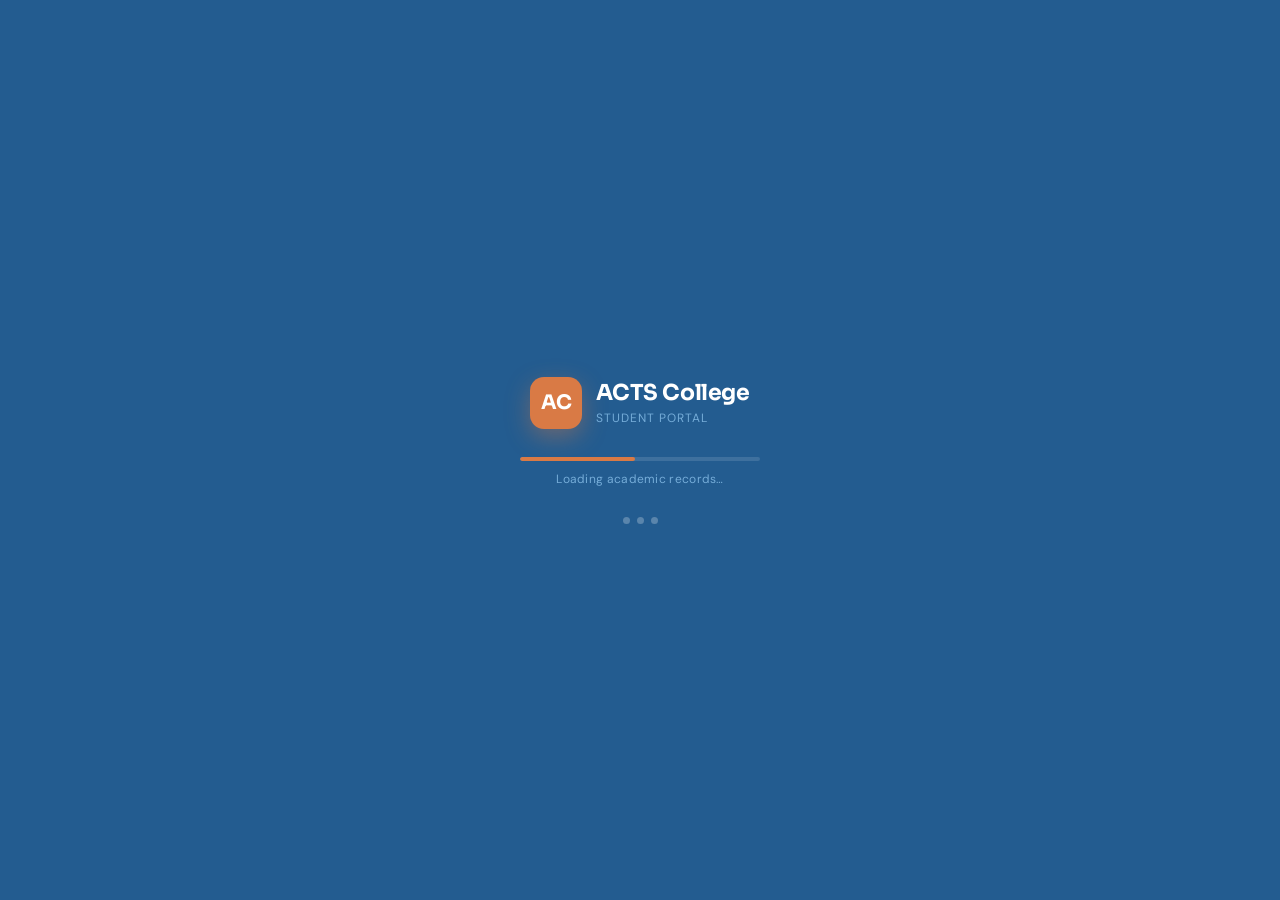
==== commit c7c919bc: "Add ACTS Student Portal with 5 new features: Account Settings, Document Management, Library System, " ====
--- a/index.html
+++ b/index.html
@@ -103,6 +103,24 @@
       Payment Monitoring
     </div>
 
+    <div class="nav-section-label">Resources</div>
+    <div class="nav-item" onclick="showView('library',this)">
+      <svg class="nav-icon" viewBox="0 0 20 20" fill="none" stroke="currentColor" stroke-width="1.7"><path d="M3 3h2v14H3zM15 3h2v14h-2zM5 5h10v10H5z"/><path d="M8 8h4M8 11h4"/></svg>
+      Library System
+    </div>
+    <div class="nav-item" onclick="showView('documents',this)">
+      <svg class="nav-icon" viewBox="0 0 20 20" fill="none" stroke="currentColor" stroke-width="1.7"><path d="M14 2H6a1 1 0 00-1 1v14a1 1 0 001 1h8a1 1 0 001-1V3a1 1 0 00-1-1z"/><path d="M10 7h4M10 11h3M10 14h2"/></svg>
+      Documents
+    </div>
+    <div class="nav-item" onclick="showView('standing',this)">
+      <svg class="nav-icon" viewBox="0 0 20 20" fill="none" stroke="currentColor" stroke-width="1.7"><rect x="2" y="5" width="16" height="12" rx="2"/><path d="M4 5V4a1 1 0 011-1h2a1 1 0 011 1v1M13 5V4a1 1 0 011-1h2a1 1 0 011 1v1M7 11h6M7 15h4"/></svg>
+      Academic Standing
+    </div>
+    <div class="nav-item" onclick="showView('scholarship',this)">
+      <svg class="nav-icon" viewBox="0 0 20 20" fill="none" stroke="currentColor" stroke-width="1.7"><path d="M3 8l7-4 7 4v2c0 3-2 5-7 6-5-1-7-3-7-6V8z"/><circle cx="10" cy="12" r="3"/></svg>
+      Scholarships
+    </div>
+
     <div class="nav-section-label">Profile</div>
     <div class="nav-item" onclick="showView('contact',this)">
       <svg class="nav-icon" viewBox="0 0 20 20" fill="none" stroke="currentColor" stroke-width="1.7"><path d="M14 2H6a2 2 0 00-2 2v12a2 2 0 002 2h8a2 2 0 002-2V4a2 2 0 00-2-2z"/><path d="M10 9a2 2 0 100-4 2 2 0 000 4zm-3 5s.5-2 3-2 3 2 3 2"/></svg>
@@ -111,6 +129,10 @@
     <div class="nav-item" onclick="showView('profile',this)">
       <svg class="nav-icon" viewBox="0 0 20 20" fill="none" stroke="currentColor" stroke-width="1.7"><circle cx="10" cy="7" r="4"/><path d="M2 18c0-4 3.6-7 8-7s8 3 8 7"/></svg>
       My Profile
+    </div>
+    <div class="nav-item" onclick="showView('settings',this)">
+      <svg class="nav-icon" viewBox="0 0 20 20" fill="none" stroke="currentColor" stroke-width="1.7"><circle cx="10" cy="10" r="7"/><circle cx="10" cy="10" r="2"/><path d="M10 3v1M10 16v1M4.22 4.22l.7.7M14.78 15.22l.7.7M3 10h1M16 10h1M4.22 15.22l.7-.7M14.78 4.22l.7-.7"/></svg>
+      Account Settings
     </div>
   </nav>
   <div class="sidebar-footer">
@@ -645,6 +667,334 @@
       </div>
     </div>
 
+    <!-- ══════════════ LIBRARY SYSTEM ══════════════ -->
+    <div class="view" id="view-library">
+      <div class="page-head">
+        <div class="page-head-left"><h2>Library System</h2><p>Manage your library reservations and borrowing history</p></div>
+        <button class="btn-primary" onclick="showToast('Searching library catalog…','success')"><svg width="13" height="13" viewBox="0 0 20 20" fill="none" stroke="currentColor" stroke-width="2"><circle cx="8" cy="8" r="5"/><path d="M13 13l4 4"/></svg>Search Catalog</button>
+      </div>
+      <div style="display:grid;grid-template-columns:repeat(3,1fr);gap:13px;margin-bottom:20px;">
+        <div class="stat-card"><div class="stat-top"><div class="stat-icon blue"></div></div><span class="stat-val">3</span><span class="stat-label">Books Borrowed</span></div>
+        <div class="stat-card"><div class="stat-top"><div class="stat-icon green"></div></div><span class="stat-val">0</span><span class="stat-label">Late Returns</span></div>
+        <div class="stat-card"><div class="stat-top"><div class="stat-icon red"></div></div><span class="stat-val">7</span><span class="stat-label">Days Left</span></div>
+      </div>
+      <div style="display:grid;grid-template-columns:1fr 1fr;gap:16px;margin-bottom:20px;">
+        <div class="panel">
+          <div class="panel-head"><span class="panel-title">Current Checkouts</span><a class="panel-link" onclick="showToast('Renewing books…','success')">Renew All</a></div>
+          <div style="display:flex;flex-direction:column;gap:0;">
+            <div style="padding:16px 20px;border-bottom:1px solid var(--border);display:flex;gap:12px;align-items:flex-start;">
+              <div style="width:12px;height:14px;background:var(--blue);border-radius:2px;flex-shrink:0;margin-top:1px;"></div>
+              <div style="flex:1;"><div style="font-size:12.5px;font-weight:600;color:var(--text);">Data Structures: Fundamentals & Applications</div><div style="font-size:11px;color:var(--muted);margin-top:2px;">By Mark Allen Weiss · Shelf: CS-331</div></div>
+              <div style="text-align:right;flex-shrink:0;"><div style="font-size:11px;color:var(--muted);background:var(--off);padding:3px 8px;border-radius:4px;font-weight:500;">Due Apr 8</div></div>
+            </div>
+            <div style="padding:16px 20px;border-bottom:1px solid var(--border);display:flex;gap:12px;align-items:flex-start;">
+              <div style="width:12px;height:14px;background:var(--red);border-radius:2px;flex-shrink:0;margin-top:1px;"></div>
+              <div style="flex:1;"><div style="font-size:12.5px;font-weight:600;color:var(--text);">Software Engineering: A Practitioner's Approach</div><div style="font-size:11px;color:var(--muted);margin-top:2px;">By Roger Pressman · Shelf: SE-400</div></div>
+              <div style="text-align:right;flex-shrink:0;"><div style="font-size:11px;color:var(--muted);background:var(--off);padding:3px 8px;border-radius:4px;font-weight:500;">Due Apr 5</div></div>
+            </div>
+            <div style="padding:16px 20px;display:flex;gap:12px;align-items:flex-start;">
+              <div style="width:12px;height:14px;background:#1aac87;border-radius:2px;flex-shrink:0;margin-top:1px;"></div>
+              <div style="flex:1;"><div style="font-size:12.5px;font-weight:600;color:var(--text);">Database Database System Concepts</div><div style="font-size:11px;color:var(--muted);margin-top:2px;">By Silberschatz et al. · Shelf: DB-360</div></div>
+              <div style="text-align:right;flex-shrink:0;"><div style="font-size:11px;color:var(--muted);background:var(--off);padding:3px 8px;border-radius:4px;font-weight:500;">Due Apr 15</div></div>
+            </div>
+          </div>
+        </div>
+        <div class="panel">
+          <div class="panel-head"><span class="panel-title">Reserved Books</span><a class="panel-link">View All</a></div>
+          <div style="padding:18px 20px;text-align:center;">
+            <div style="width:48px;height:48px;background:var(--off);border-radius:10px;margin:0 auto 12px;display:flex;align-items:center;justify-content:center;"><svg width="20" height="20" viewBox="0 0 20 20" fill="none" stroke="var(--muted)" stroke-width="1.5"><path d="M3 3h2v14H3zM15 3h2v14h-2zM5 5h10v10H5z"/><path d="M8 8h4M8 11h4"/></svg></div>
+            <div style="font-size:12.5px;font-weight:600;color:var(--text);margin-bottom:2px;">No Reservations</div>
+            <div style="font-size:11.5px;color:var(--muted);margin-bottom:12px;">You have no books on reserve at this time.</div>
+            <button class="btn-primary" style="width:100%;justify-content:center;" onclick="showToast('Browse library catalog…','success')">Browse Catalog</button>
+          </div>
+        </div>
+      </div>
+      <div class="panel">
+        <div class="panel-head"><span class="panel-title">Borrowing History</span><a class="panel-link">Show More</a></div>
+        <table style="margin-bottom:0;">
+          <thead><tr><th>Title</th><th>Author</th><th>Borrowed Date</th><th>Return Date</th><th>Status</th></tr></thead>
+          <tbody>
+            <tr><td>Computer Networks: A Top-Down Approach</td><td>Kurose & Ross</td><td>Mar 10, 2025</td><td>Mar 24, 2025</td><td><span class="tag success">Returned</span></td></tr>
+            <tr><td>Discrete Mathematics and Its Applications</td><td>Kenneth Rosen</td><td>Feb 28, 2025</td><td>Mar 14, 2025</td><td><span class="tag success">Returned</span></td></tr>
+            <tr><td>Introduction to Algorithms</td><td>CLRS</td><td>Feb 15, 2025</td><td>Mar 1, 2025</td><td><span class="tag success">Returned</span></td></tr>
+          </tbody>
+        </table>
+      </div>
+    </div>
+
+    <!-- ══════════════ DOCUMENTS ══════════════ -->
+    <div class="view" id="view-documents">
+      <div class="page-head">
+        <div class="page-head-left"><h2>Documents</h2><p>Upload and track submission of required documents</p></div>
+        <button class="btn-primary" onclick="document.getElementById('docUpload').click()"><svg width="13" height="13" viewBox="0 0 20 20" fill="none" stroke="currentColor" stroke-width="2"><line x1="10" y1="5" x2="10" y2="15"/><line x1="5" y1="10" x2="15" y2="10"/></svg>Upload Document</button>
+        <input type="file" id="docUpload" style="display:none;" onchange="showToast('Document uploaded successfully','success')"/>
+      </div>
+      <div style="display:grid;grid-template-columns:repeat(4,1fr);gap:13px;margin-bottom:20px;">
+        <div class="stat-card"><div class="stat-top"><div class="stat-icon green"></div></div><span class="stat-val" style="color:#1a7a4a;">5</span><span class="stat-label">Approved</span></div>
+        <div class="stat-card"><div class="stat-top"><div class="stat-icon yellow"></div></div><span class="stat-val" style="color:#7a6a1a;">2</span><span class="stat-label">Pending</span></div>
+        <div class="stat-card"><div class="stat-top"><div class="stat-icon red"></div></div><span class="stat-val">1</span><span class="stat-label">Revisions Required</span></div>
+        <div class="stat-card"><div class="stat-top"><div class="stat-icon blue"></div></div><span class="stat-val">1</span><span class="stat-label">Not Yet Submitted</span></div>
+      </div>
+      <div style="display:grid;grid-template-columns:1fr 1fr;gap:16px;">
+        <div class="doc-card">
+          <div style="display:flex;align-items:flex-start;justify-content:space-between;margin-bottom:12px;">
+            <div style="display:flex;align-items:center;gap:11px;">
+              <div style="width:36px;height:36px;background:#eaf7f0;border-radius:8px;display:flex;align-items:center;justify-content:center;font-size:18px;">✓</div>
+              <div><div style="font-size:12.5px;font-weight:600;color:var(--text);">NSO Birth Certificate</div><div style="font-size:11px;color:var(--muted);margin-top:1px;">Uploaded Mar 5</div></div>
+            </div>
+            <span class="tag success">Approved</span>
+          </div>
+        </div>
+        <div class="doc-card">
+          <div style="display:flex;align-items:flex-start;justify-content:space-between;margin-bottom:12px;">
+            <div style="display:flex;align-items:center;gap:11px;">
+              <div style="width:36px;height:36px;background:#e8f3fb;border-radius:8px;display:flex;align-items:center;justify-content:center;font-size:18px;">📝</div>
+              <div><div style="font-size:12.5px;font-weight:600;color:var(--text);">Medical Clearance Form</div><div style="font-size:11px;color:var(--muted);margin-top:1px;">Uploaded Feb 28</div></div>
+            </div>
+            <span class="tag success">Approved</span>
+          </div>
+        </div>
+        <div class="doc-card">
+          <div style="display:flex;align-items:flex-start;justify-content:space-between;margin-bottom:12px;">
+            <div style="display:flex;align-items:center;gap:11px;">
+              <div style="width:36px;height:36px;background:#fdf8e8;border-radius:8px;display:flex;align-items:center;justify-content:center;font-size:18px;">⏳</div>
+              <div><div style="font-size:12.5px;font-weight:600;color:var(--text);">Community Tax Certificate</div><div style="font-size:11px;color:var(--muted);margin-top:1px;">Awaiting Review</div></div>
+            </div>
+            <span class="tag warn">Pending</span>
+          </div>
+        </div>
+        <div class="doc-card">
+          <div style="display:flex;align-items:flex-start;justify-content:space-between;margin-bottom:12px;">
+            <div style="display:flex;align-items:center;gap:11px;">
+              <div style="width:36px;height:36px;background:#fdf0e8;border-radius:8px;display:flex;align-items:center;justify-content:center;font-size:18px;">⚠️</div>
+              <div><div style="font-size:12.5px;font-weight:600;color:var(--text);">Barangay Clearance</div><div style="font-size:11px;color:#b96538;margin-top:1px;">Revisions needed</div></div>
+            </div>
+            <span class="tag urgent">Revisions</span>
+          </div>
+        </div>
+      </div>
+    </div>
+
+    <!-- ══════════════ ACADEMIC STANDING ══════════════ -->
+    <div class="view" id="view-standing">
+      <div class="page-head"><div class="page-head-left"><h2>Academic Standing</h2><p>Your detailed academic performance and progress</p></div></div>
+      <div style="display:grid;grid-template-columns:1fr 1fr 1fr;gap:13px;margin-bottom:20px;">
+        <div class="stat-card"><div class="stat-top"><div class="stat-icon blue"></div></div><span class="stat-val">1.85</span><span class="stat-label">Cumulative GWA</span></div>
+        <div class="stat-card"><div class="stat-top"><div class="stat-icon green"></div></div><span class="stat-val" style="color:#1a7a4a;">Dean's List</span><span class="stat-label">Current Honors</span></div>
+        <div class="stat-card"><div class="stat-top"><div class="stat-icon purple"></div></div><span class="stat-val">89</span><span class="stat-label">Cumulative Units</span></div>
+      </div>
+      <div class="two-col">
+        <div class="panel">
+          <div class="panel-head"><span class="panel-title">GPA Trend (Last 4 Semesters)</span></div>
+          <div style="padding:20px;background:var(--off);border-radius:8px;margin:14px;height:180px;display:flex;align-items:flex-end;justify-content:space-around;gap:12px;">
+            <div style="flex:1;display:flex;flex-direction:column;align-items:center;gap:8px;">
+              <div style="background:var(--blue-lt);width:100%;height:60px;border-radius:6px;opacity:.6;"></div>
+              <div style="font-size:10px;color:var(--muted);font-weight:500;">1st Sem<br/>2023-24<br/>1.92</div>
+            </div>
+            <div style="flex:1;display:flex;flex-direction:column;align-items:center;gap:8px;">
+              <div style="background:var(--blue-lt);width:100%;height:85px;border-radius:6px;opacity:.7;"></div>
+              <div style="font-size:10px;color:var(--muted);font-weight:500;">2nd Sem<br/>2023-24<br/>1.78</div>
+            </div>
+            <div style="flex:1;display:flex;flex-direction:column;align-items:center;gap:8px;">
+              <div style="background:var(--blue-lt);width:100%;height:72px;border-radius:6px;opacity:.65;"></div>
+              <div style="font-size:10px;color:var(--muted);font-weight:500;">1st Sem<br/>2024-25<br/>1.88</div>
+            </div>
+            <div style="flex:1;display:flex;flex-direction:column;align-items:center;gap:8px;">
+              <div style="background:var(--blue);width:100%;height:90px;border-radius:6px;"></div>
+              <div style="font-size:10px;color:var(--muted);font-weight:500;">2nd Sem<br/>2024-25<br/>1.85</div>
+            </div>
+          </div>
+        </div>
+        <div class="panel">
+          <div class="panel-head"><span class="panel-title">Academic Requirements</span></div>
+          <div style="padding:14px 16px;display:flex;flex-direction:column;gap:10px;">
+            <div style="display:flex;align-items:center;gap:10px;">
+              <div style="width:24px;height:24px;background:#eaf7f0;border-radius:50%;display:flex;align-items:center;justify-content:center;color:#1a7a4a;font-weight:700;font-size:12px;">✓</div>
+              <div style="flex:1;"><div style="font-size:12px;font-weight:500;color:var(--text);">Minimum GWA</div><div style="font-size:10.5px;color:var(--muted);">Target: ≤ 1.75</div></div>
+              <span style="font-size:12px;font-weight:600;color:#1a7a4a;">1.85 ⚠️</span>
+            </div>
+            <div style="display:flex;align-items:center;gap:10px;">
+              <div style="width:24px;height:24px;background:#eaf7f0;border-radius:50%;display:flex;align-items:center;justify-content:center;color:#1a7a4a;font-weight:700;font-size:12px;">✓</div>
+              <div style="flex:1;"><div style="font-size:12px;font-weight:500;color:var(--text);">Minimum Grade</div><div style="font-size:10.5px;color:var(--muted);">No grade below 3.0</div></div>
+              <span style="font-size:12px;font-weight:600;color:#1a7a4a;">Passed</span>
+            </div>
+            <div style="display:flex;align-items:center;gap:10px;">
+              <div style="width:24px;height:24px;background:#eaf7f0;border-radius:50%;display:flex;align-items:center;justify-content:center;color:#1a7a4a;font-weight:700;font-size:12px;">✓</div>
+              <div style="flex:1;"><div style="font-size:12px;font-weight:500;color:var(--text);">Enrollment Requirement</div><div style="font-size:10.5px;color:var(--muted);">12 units minimum</div></div>
+              <span style="font-size:12px;font-weight:600;color:#1a7a4a;">21</span>
+            </div>
+          </div>
+        </div>
+      </div>
+      <div class="panel">
+        <div class="panel-head"><span class="panel-title">Sem-by-Sem Performance</span></div>
+        <table style="margin-bottom:0;">
+          <thead><tr><th>Semester</th><th>Subjects</th><th>Units</th><th>GWA</th><th>Comments</th></tr></thead>
+          <tbody>
+            <tr><td style="font-weight:600;">1st Sem 2023-24</td><td>7</td><td>21</td><td><span class="grade-pill b">1.92</span></td><td>On Dean's List</td></tr>
+            <tr><td style="font-weight:600;">2nd Sem 2023-24</td><td>7</td><td>21</td><td><span class="grade-pill a">1.78</span></td><td>Cum Laude target</td></tr>
+            <tr><td style="font-weight:600;">1st Sem 2024-25</td><td>7</td><td>21</td><td><span class="grade-pill b">1.88</span></td><td>On Dean's List</td></tr>
+            <tr><td style="font-weight:600;">2nd Sem 2024-25</td><td>7</td><td>21</td><td><span class="grade-pill b">1.85</span><strong style="color:var(--blue-dk);">*</strong></td><td>Pending Finals</td></tr>
+          </tbody>
+        </table>
+        <div style="padding:12px 20px;font-size:10.5px;color:var(--muted);">* Preliminary grade · Subject to changes after final exams</div>
+      </div>
+    </div>
+
+    <!-- ══════════════ SCHOLARSHIPS & FINANCIAL AID ══════════════ -->
+    <div class="view" id="view-scholarship">
+      <div class="page-head">
+        <div class="page-head-left"><h2>Scholarships & Financial Aid</h2><p>Manage scholarship status and apply for financial assistance</p></div>
+        <button class="btn-primary" onclick="showToast('Opening scholarship applications…','success')"><svg width="13" height="13" viewBox="0 0 20 20" fill="none" stroke="currentColor" stroke-width="2"><line x1="10" y1="5" x2="10" y2="15"/><line x1="5" y1="10" x2="15" y2="10"/></svg>Apply for Aid</button>
+      </div>
+      <div style="display:grid;grid-template-columns:repeat(3,1fr);gap:13px;margin-bottom:20px;">
+        <div class="stat-card"><div class="stat-top"><div class="stat-icon green"></div></div><span class="stat-val" style="color:#1a7a4a;">₱1,680</span><span class="stat-label">Discount/Semester</span></div>
+        <div class="stat-card"><div class="stat-top"><div class="stat-icon blue"></div></div><span class="stat-val">₱3,360</span><span class="stat-label">Total Aid Received</span></div>
+        <div class="stat-card"><div class="stat-top"><div class="stat-icon purple"></div></div><span class="stat-val">10%</span><span class="stat-label">Current Coverage</span></div>
+      </div>
+      <div class="two-col">
+        <div class="panel">
+          <div class="panel-head"><span class="panel-title">Active Scholarships</span></div>
+          <div style="display:flex;flex-direction:column;gap:0;">
+            <div style="padding:16px 20px;border-bottom:1px solid var(--border);display:flex;align-items:flex-start;justify-content:space-between;gap:12px;">
+              <div>
+                <div style="font-size:13px;font-weight:600;color:var(--text);margin-bottom:4px;">Academic Merit Scholarship (10%)</div>
+                <div style="font-size:11.5px;color:var(--muted);line-height:1.5;">Full tuition discount based on academic excellence. GWA ≤ 1.85 required for continuation.</div>
+              </div>
+              <span class="tag success" style="white-space:nowrap;flex-shrink:0;">Active</span>
+            </div>
+            <div style="padding:16px 20px;display:flex;align-items:flex-start;justify-content:space-between;gap:12px;">
+              <div>
+                <div style="font-size:13px;font-weight:600;color:var(--text);margin-bottom:4px;">Partial Tuition Assistance</div>
+                <div style="font-size:11.5px;color:var(--muted);line-height:1.5;">Need-based aid program for deserving students. Financial requirements must be met annually.</div>
+              </div>
+              <span class="tag info" style="white-space:nowrap;flex-shrink:0;">Pending</span>
+            </div>
+          </div>
+        </div>
+        <div class="panel">
+          <div class="panel-head"><span class="panel-title">Available Programs</span></div>
+          <div style="padding:14px 16px;display:flex;flex-direction:column;gap:10px;">
+            <div style="padding:12px;border:1px solid var(--border);border-radius:8px;cursor:pointer;transition:all .15s;background:var(--white);" onmouseover="this.style.background='var(--off)'" onmouseout="this.style.background='var(--white)'">
+              <div style="font-size:12px;font-weight:600;color:var(--text);margin-bottom:3px;">Excellence Scholarship</div>
+              <div style="font-size:10.5px;color:var(--muted);">Up to 80% tuition · GPA ≤ 1.5 required</div>
+              <button class="btn-outline" style="width:100%;margin-top:8px;justify-content:center;font-size:11px;padding:5px 10px;" onclick="showToast('Opening application…','success')">Apply</button>
+            </div>
+            <div style="padding:12px;border:1px solid var(--border);border-radius:8px;cursor:pointer;transition:all .15s;background:var(--white);" onmouseover="this.style.background='var(--off)'" onmouseout="this.style.background='var(--white)'">
+              <div style="font-size:12px;font-weight:600;color:var(--text);margin-bottom:3px;">Student Assistant Program</div>
+              <div style="font-size:10.5px;color:var(--muted);">₱6,000/semester stipend</div>
+              <button class="btn-outline" style="width:100%;margin-top:8px;justify-content:center;font-size:11px;padding:5px 10px;" onclick="showToast('Opening application…','success')">Apply</button>
+            </div>
+          </div>
+        </div>
+      </div>
+    </div>
+
+    <!-- ══════════════ ACCOUNT SETTINGS ══════════════ -->
+    <div class="view" id="view-settings">
+      <div class="page-head"><div class="page-head-left"><h2>Account Settings</h2><p>Manage your account security, preferences, and notifications</p></div></div>
+      <div class="settings-tabs">
+        <div class="stab active" onclick="switchSettingsTab(this,'stab-security')">🔒 Security</div>
+        <div class="stab" onclick="switchSettingsTab(this,'stab-privacy')">👁️ Privacy</div>
+        <div class="stab" onclick="switchSettingsTab(this,'stab-notif')">🔔 Notifications</div>
+        <div class="stab" onclick="switchSettingsTab(this,'stab-pref')">⚙️ Preferences</div>
+      </div>
+      <div id="stab-security">
+        <div class="panel" style="margin-bottom:16px;">
+          <div class="panel-head"><span class="panel-title">Password & Login Security</span></div>
+          <div style="padding:20px;border-bottom:1px solid var(--border);display:flex;align-items:center;justify-content:space-between;">
+            <div><div style="font-size:12.5px;font-weight:600;color:var(--text);">Password</div><div style="font-size:11.5px;color:var(--muted);margin-top:3px;">Last changed 45 days ago</div></div>
+            <button class="btn-outline" onclick="showToast('Password change initiated…','success')">Change</button>
+          </div>
+          <div style="padding:20px;display:flex;align-items:center;justify-content:space-between;">
+            <div><div style="font-size:12.5px;font-weight:600;color:var(--text);">Two-Factor Authentication</div><div style="font-size:11.5px;color:var(--muted);margin-top:3px;"><span class="tag warn">Not Enabled</span><span style="margin-left:8px;font-weight:500;color:var(--text);">Add extra security layer</span></div></div>
+            <button class="btn-primary" onclick="showToast('Setting up 2FA…','success')">Enable</button>
+          </div>
+        </div>
+        <div class="panel">
+          <div class="panel-head"><span class="panel-title">Active Sessions</span></div>
+          <div style="padding:16px 20px;border-bottom:1px solid var(--border);display:flex;align-items:center;justify-content:space-between;">
+            <div style="display:flex;align-items:center;gap:12px;">
+              <div style="width:36px;height:36px;background:#e8f3fb;border-radius:8px;display:flex;align-items:center;justify-content:center;font-size:16px;">💻</div>
+              <div><div style="font-size:12.5px;font-weight:600;color:var(--text);">Chrome on Windows</div><div style="font-size:11px;color:var(--muted);">192.168.1.5 · Last active now</div></div>
+            </div>
+            <span style="font-size:11px;background:#eaf7f0;color:#1a7a4a;padding:3px 9px;border-radius:4px;font-weight:500;">Current</span>
+          </div>
+          <div style="padding:16px 20px;display:flex;align-items:center;justify-content:space-between;">
+            <div style="display:flex;align-items:center;gap:12px;">
+              <div style="width:36px;height:36px;background:var(--off);border-radius:8px;display:flex;align-items:center;justify-content:center;font-size:16px;">📱</div>
+              <div><div style="font-size:12.5px;font-weight:600;color:var(--text);">Safari on iPhone</div><div style="font-size:11px;color:var(--muted);">203.122.4.8 · 3 days ago</div></div>
+            </div>
+            <button class="btn-outline" style="padding:5px 12px;font-size:11px;" onclick="showToast('Session logged out','success')">Logout</button>
+          </div>
+        </div>
+      </div>
+      <div id="stab-privacy" style="display:none;">
+        <div class="panel">
+          <div class="panel-head"><span class="panel-title">Privacy Controls</span></div>
+          <div style="padding:16px 20px;border-bottom:1px solid var(--border);display:flex;align-items:center;justify-content:space-between;">
+            <div><div style="font-size:12.5px;font-weight:600;color:var(--text);">Profile Visibility</div><div style="font-size:11.5px;color:var(--muted);margin-top:3px;">Who can see your profile information</div></div>
+            <select style="padding:6px 12px;border:1px solid var(--border);border-radius:6px;font-size:12px;"><option>Classmates Only</option><option>All Students</option><option>Private</option></select>
+          </div>
+          <div style="padding:16px 20px;border-bottom:1px solid var(--border);display:flex;align-items:center;justify-content:space-between;">
+            <div><div style="font-size:12.5px;font-weight:600;color:var(--text);">Directory Listing</div><div style="font-size:11.5px;color:var(--muted);margin-top:3px;">Appear in college directory</div></div>
+            <label style="cursor:pointer;"><input type="checkbox" checked style="margin-right:6px;"/>Visible</label>
+          </div>
+          <div style="padding:16px 20px;display:flex;align-items:center;justify-content:space-between;">
+            <div><div style="font-size:12.5px;font-weight:600;color:var(--text);">Contact Information</div><div style="font-size:11.5px;color:var(--muted);margin-top:3px;">Which students can contact you</div></div>
+            <select style="padding:6px 12px;border:1px solid var(--border);border-radius:6px;font-size:12px;"><option>Everyone</option><option>Classmates</option><option>Nobody</option></select>
+          </div>
+        </div>
+      </div>
+      <div id="stab-notif" style="display:none;">
+        <div class="panel">
+          <div class="panel-head"><span class="panel-title">Notification Preferences</span></div>
+          <div style="padding:14px 16px;display:flex;flex-direction:column;gap:12px;">
+            <label style="display:flex;align-items:center;gap:10px;cursor:pointer;">
+              <input type="checkbox" checked/>
+              <div><div style="font-size:12.5px;font-weight:500;color:var(--text);">Grades Posted</div><div style="font-size:10.5px;color:var(--muted);">New grades available</div></div>
+            </label>
+            <label style="display:flex;align-items:center;gap:10px;cursor:pointer;">
+              <input type="checkbox" checked/>
+              <div><div style="font-size:12.5px;font-weight:500;color:var(--text);">Important Announcements</div><div style="font-size:10.5px;color:var(--muted);">Critical updates from college</div></div>
+            </label>
+            <label style="display:flex;align-items:center;gap:10px;cursor:pointer;">
+              <input type="checkbox" checked/>
+              <div><div style="font-size:12.5px;font-weight:500;color:var(--text);">Payment Reminders</div><div style="font-size:10.5px;color:var(--muted);">Tuition and exam payment due dates</div></div>
+            </label>
+            <label style="display:flex;align-items:center;gap:10px;cursor:pointer;">
+              <input type="checkbox"/>
+              <div><div style="font-size:12.5px;font-weight:500;color:var(--text);">Course/Class Updates</div><div style="font-size:10.5px;color:var(--muted);">Changes to your enrolled subjects</div></div>
+            </label>
+          </div>
+        </div>
+      </div>
+      <div id="stab-pref" style="display:none;">
+        <div class="panel" style="margin-bottom:16px;">
+          <div class="panel-head"><span class="panel-title">General Preferences</span></div>
+          <div style="padding:16px 20px;border-bottom:1px solid var(--border);display:flex;align-items:center;justify-content:space-between;">
+            <div><div style="font-size:12.5px;font-weight:600;color:var(--text);">Theme</div><div style="font-size:11.5px;color:var(--muted);margin-top:3px;">Display appearance</div></div>
+            <select style="padding:6px 12px;border:1px solid var(--border);border-radius:6px;font-size:12px;"><option>Light</option><option>Dark</option><option>Auto</option></select>
+          </div>
+          <div style="padding:16px 20px;display:flex;align-items:center;justify-content:space-between;">
+            <div><div style="font-size:12.5px;font-weight:600;color:var(--text);">Language</div><div style="font-size:11.5px;color:var(--muted);margin-top:3px;">Portal language</div></div>
+            <select style="padding:6px 12px;border:1px solid var(--border);border-radius:6px;font-size:12px;"><option>English</option><option>Filipino</option><option>Spanish</option></select>
+          </div>
+        </div>
+        <div class="panel">
+          <div class="panel-head"><span class="panel-title">Advanced</span></div>
+          <div style="padding:16px 20px;border-bottom:1px solid var(--border);display:flex;align-items:center;justify-content:space-between;">
+            <div><div style="font-size:12.5px;font-weight:600;color:var(--text);">API Access</div><div style="font-size:11.5px;color:var(--muted);margin-top:3px;">For third-party integrations</div></div>
+            <button class="btn-outline" onclick="showToast('Opening API documentation…','success')">Manage</button>
+          </div>
+          <div style="padding:16px 20px;display:flex;align-items:center;justify-content:space-between;">
+            <div><div style="font-size:12.5px;font-weight:600;color:var(--text);">Data Export</div><div style="font-size:11.5px;color:var(--muted);margin-top:3px;">Download your portal data</div></div>
+            <button class="btn-outline" onclick="showToast('Preparing data export…','success')">Export</button>
+          </div>
+        </div>
+      </div>
+    </div>
+
   </div><!-- /content -->
 </main>
 <script src="js/script.js"></script>
--- a/css/styles.css
+++ b/css/styles.css
@@ -308,6 +308,16 @@
 #toast.error .toast-icon { color:var(--red); }
 .toast-icon { font-size:16px; }
 
+/* ── DOCUMENT MANAGEMENT ── */
+.doc-card { background:var(--white); border:1px solid var(--border); border-radius:12px; padding:16px 18px; transition:box-shadow .18s; }
+.doc-card:hover { box-shadow:0 4px 14px rgba(35,92,144,.08); }
+
+/* ── SETTINGS ── */
+.settings-tabs { display:flex; gap:6px; background:var(--off); border:1px solid var(--border); border-radius:12px; padding:6px; margin-bottom:20px; flex-wrap:wrap; }
+.stab { padding:10px 18px; border-radius:8px; font-size:13px; font-weight:500; cursor:pointer; color:var(--muted); transition:all .15s; background:transparent; border:none; }
+.stab.active { background:var(--white); color:var(--blue); box-shadow:0 1px 3px rgba(35,92,144,.12); font-weight:600; }
+.stab:hover { color:var(--text); }
+
 /* ── ANIMATIONS ── */
 @keyframes fadeUp { from{opacity:0;transform:translateY(10px);}to{opacity:1;transform:translateY(0);} }
 .view.active > * { animation:fadeUp .28s ease both; }
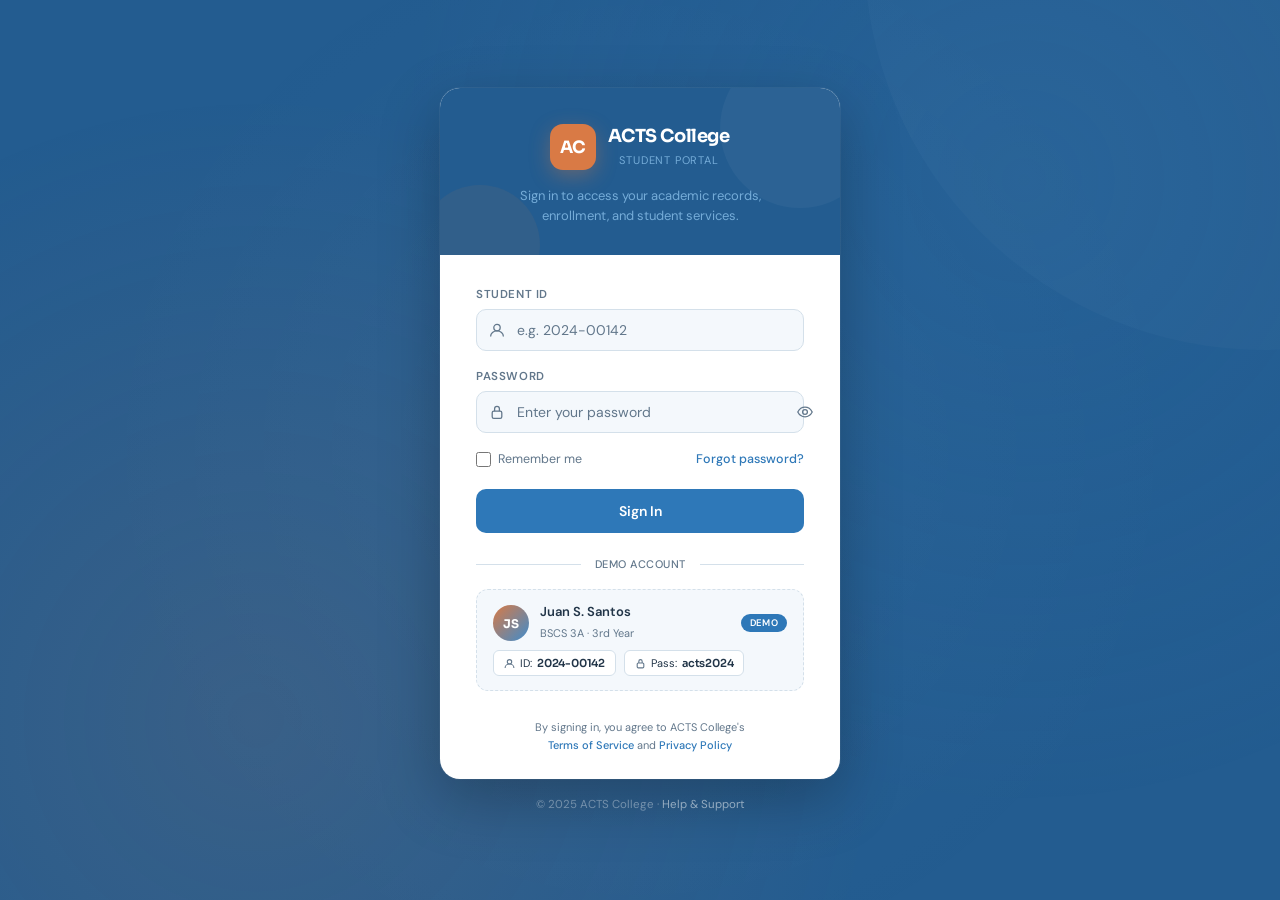
==== commit a0fe96b8: "Add login system with demo account autofill and session auth" ====
--- a/index.html
+++ b/index.html
@@ -9,6 +9,12 @@
 </style>
 </head>
 <body>
+<script>
+  // Auth gate — redirect to login if not authenticated
+  if (sessionStorage.getItem('acts_authenticated') !== 'true') {
+    window.location.href = 'login.html';
+  }
+</script>
 
 <!-- ═══════════════════════════════ LOADING SCREEN ═══════════════════════════════ -->
 <div id="loading-screen">
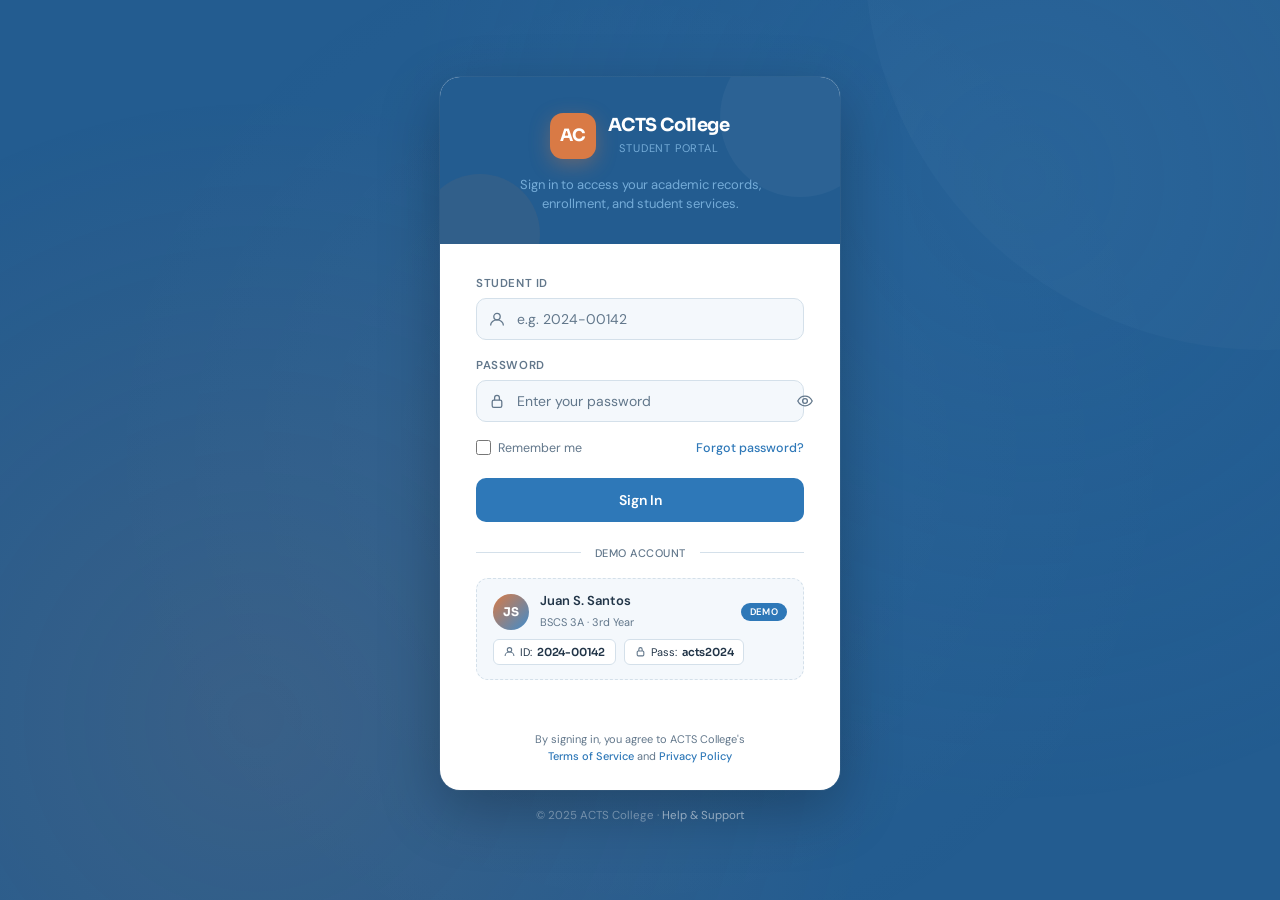
==== commit 19592bb8: "Replace loader with logo spinner from ACTSTaguig design" ====
--- a/index.html
+++ b/index.html
@@ -18,22 +18,18 @@
 
 <!-- ═══════════════════════════════ LOADING SCREEN ═══════════════════════════════ -->
 <div id="loading-screen">
-  <div class="loader-brand">
-    <div class="loader-icon">AC</div>
-    <div class="loader-brand-text">
-      <strong>ACTS College</strong>
-      <span>STUDENT PORTAL</span>
-    </div>
+  <div class="ld-spin">
+    <img class="ld-img" src="image/logo.png" alt="ACTS College"
+      onerror="this.onerror=null;this.src='';this.parentElement.innerHTML='<div class=\'ld-fallback\'>AC</div>'" />
   </div>
-  <div class="loader-bar-wrap">
-    <div class="loader-bar-track"><div class="loader-bar-fill" id="loaderBar"></div></div>
-    <div class="loader-status" id="loaderStatus">Initializing…</div>
+  <div class="ld-name">
+    ACTS College
+    <small>Student Portal</small>
   </div>
-  <div class="loader-dots">
-    <div class="loader-dot"></div>
-    <div class="loader-dot"></div>
-    <div class="loader-dot"></div>
+  <div class="ld-track">
+    <div class="ld-bar" id="loaderBar"></div>
   </div>
+  <div class="loader-status" id="loaderStatus">Initializing…</div>
 </div>
 
 <!-- ═══════════════════════════════ CONTENT LOADER ═══════════════════════════════ -->
--- a/css/styles.css
+++ b/css/styles.css
@@ -20,22 +20,33 @@
 #loading-screen {
   position:fixed; inset:0; z-index:9999;
   background:var(--blue-dk);
-  display:flex; flex-direction:column; align-items:center; justify-content:center; gap:28px;
-  transition:opacity .5s ease, visibility .5s ease;
+  display:flex; flex-direction:column; align-items:center; justify-content:center; gap:1.6rem;
+  transition:opacity .7s ease, visibility .7s ease;
 }
-#loading-screen.fade-out { opacity:0; visibility:hidden; }
-.loader-brand { display:flex; align-items:center; gap:14px; animation:fadeUp .5s ease both; }
-.loader-icon { width:52px; height:52px; background:var(--red); border-radius:14px; display:flex; align-items:center; justify-content:center; font-family:'Sora',sans-serif; font-weight:700; font-size:20px; color:#fff; box-shadow:0 8px 24px rgba(217,122,69,.4); }
-.loader-brand-text strong { display:block; font-family:'Sora',sans-serif; font-weight:700; font-size:22px; color:#fff; letter-spacing:-.4px; }
-.loader-brand-text span { font-size:12px; color:var(--blue-lt); letter-spacing:1px; }
-.loader-bar-wrap { width:240px; animation:fadeUp .5s .15s ease both; }
-.loader-bar-track { height:4px; background:rgba(255,255,255,.12); border-radius:20px; overflow:hidden; }
-.loader-bar-fill { height:100%; background:var(--red); border-radius:20px; width:0%; transition:width .1s linear; }
-.loader-status { font-size:12px; color:var(--blue-lt); text-align:center; margin-top:10px; min-height:18px; animation:fadeUp .5s .25s ease both; letter-spacing:.3px; }
-.loader-dots { display:flex; gap:7px; animation:fadeUp .5s .3s ease both; }
-.loader-dot { width:7px; height:7px; border-radius:50%; background:rgba(255,255,255,.25); animation:dotPulse 1.4s ease-in-out infinite; }
-.loader-dot:nth-child(2){animation-delay:.2s;} .loader-dot:nth-child(3){animation-delay:.4s;}
-@keyframes dotPulse { 0%,80%,100%{background:rgba(255,255,255,.25);transform:scale(1);} 40%{background:var(--red);transform:scale(1.25);} }
+#loading-screen.fade-out { opacity:0; visibility:hidden; pointer-events:none; }
+
+/* spinner ring */
+.ld-spin { position:relative; width:150px; height:150px; display:flex; align-items:center; justify-content:center; }
+.ld-spin::before { content:''; position:absolute; inset:0; border-radius:50%; border:4px solid transparent; border-top-color:var(--red); border-right-color:rgba(185,101,56,.34); animation:lspin 1s linear infinite; }
+.ld-spin::after { content:''; position:absolute; inset:10px; border-radius:50%; border:2px solid transparent; border-bottom-color:rgba(255,255,255,.25); border-left-color:rgba(255,255,255,.12); animation:lspin 1.7s linear infinite reverse; }
+@keyframes lspin { to { transform:rotate(360deg); } }
+
+/* logo image */
+.ld-img { width:112px; height:112px; border-radius:50%; object-fit:cover; background:#fff; padding:6px; position:relative; z-index:1; animation:lpulse 2s ease-in-out infinite; box-shadow:0 0 30px rgba(185,101,56,.42); }
+@keyframes lpulse { 0%,100%{ transform:scale(1); box-shadow:0 0 20px rgba(185,101,56,.34); } 50%{ transform:scale(1.05); box-shadow:0 0 46px rgba(185,101,56,.55); } }
+
+/* fallback text when image fails */
+.ld-fallback { width:112px; height:112px; border-radius:50%; background:var(--red); display:flex; align-items:center; justify-content:center; font-family:'Sora',sans-serif; font-weight:700; font-size:28px; color:#fff; position:relative; z-index:1; box-shadow:0 0 30px rgba(185,101,56,.42); }
+
+/* school name */
+.ld-name { text-align:center; color:var(--white); font-family:'Sora',sans-serif; font-size:1.15rem; font-weight:700; letter-spacing:-.3px; }
+.ld-name small { display:block; font-family:'DM Sans',sans-serif; font-size:0.72rem; font-weight:400; color:rgba(255,255,255,.5); text-transform:uppercase; letter-spacing:3px; margin-top:.3rem; }
+
+/* progress bar */
+.ld-track { width:200px; height:3px; background:rgba(255,255,255,.12); border-radius:99px; overflow:hidden; }
+.ld-bar { height:100%; background:linear-gradient(90deg,var(--red),#e4ad85); border-radius:99px; width:0%; transition:width .15s ease; }
+
+.loader-status { font-size:11.5px; color:rgba(255,255,255,.45); text-align:center; letter-spacing:.4px; min-height:18px; }
 
 /* ── SIDEBAR ── */
 .sidebar { width:264px; min-height:100vh; background:var(--blue-dk); display:flex; flex-direction:column; position:fixed; top:0; left:0; z-index:100; transition:transform .3s ease; overflow-y:auto; }
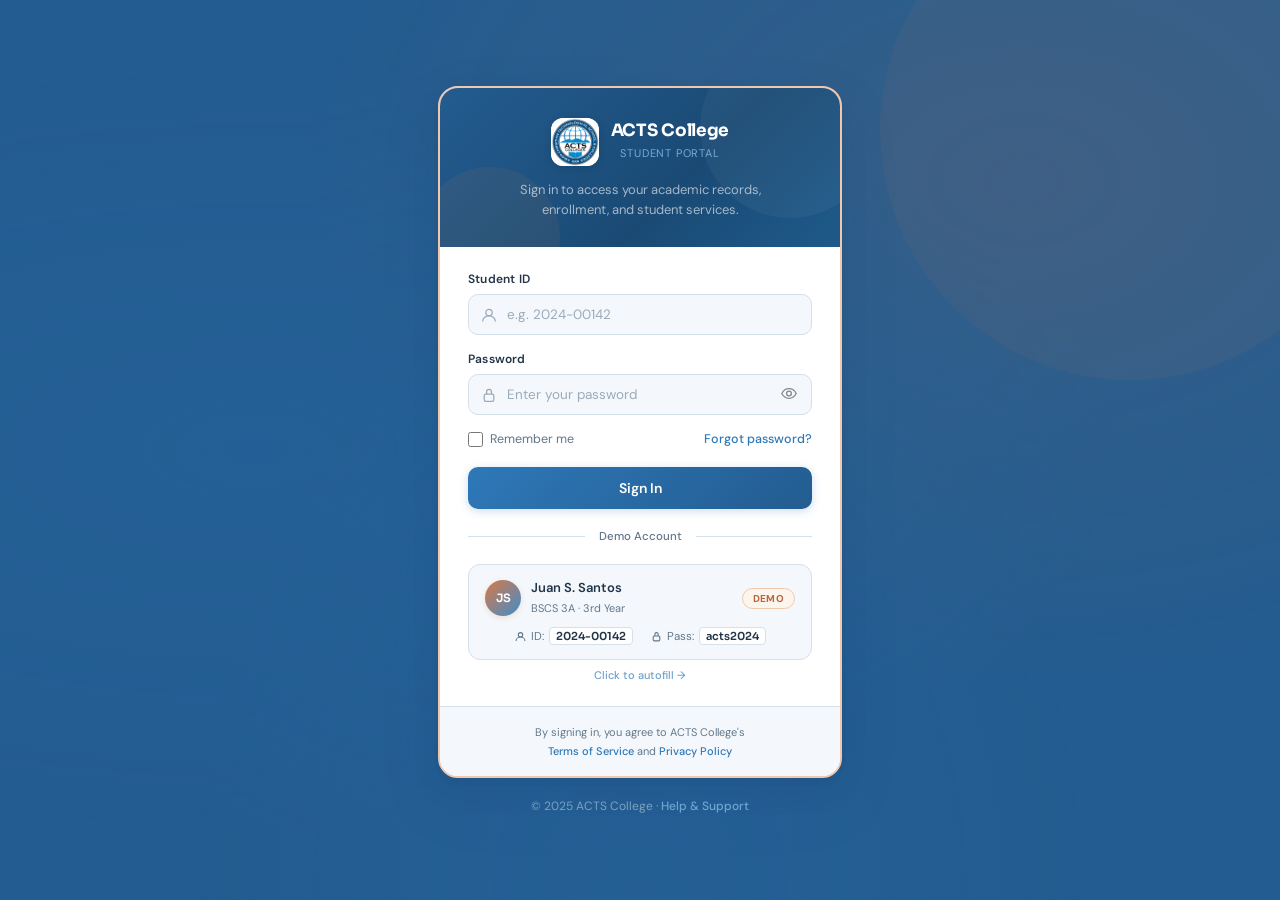
==== commit cedb4e29: "feat: brand logo, topbar logout, styled login page and logout modal" ====
--- a/index.html
+++ b/index.html
@@ -1,1004 +1,254 @@
 <!DOCTYPE html>
 <html lang="en">
+
 <head>
-<meta charset="UTF-8">
-<meta name="viewport" content="width=device-width, initial-scale=1.0">
-<title>ACTS Student Portal</title>
-<link href="https://fonts.googleapis.com/css2?family=Sora:wght@300;400;500;600;700&family=DM+Sans:ital,opsz,wght@0,9..40,300;0,9..40,400;0,9..40,500;0,9..40,600;1,9..40,400&display=swap" rel="stylesheet">
-<link rel="stylesheet" href="css/styles.css">
-</style>
+  <meta charset="UTF-8">
+  <meta name="viewport" content="width=device-width, initial-scale=1.0">
+  <title>ACTS Student Portal — Sign In</title>
+  <link
+    href="https://fonts.googleapis.com/css2?family=Sora:wght@300;400;500;600;700&family=DM+Sans:ital,opsz,wght@0,9..40,300;0,9..40,400;0,9..40,500;0,9..40,600;1,9..40,400&display=swap"
+    rel="stylesheet">
+  <link rel="stylesheet" href="css/login.css">
 </head>
+
 <body>
-<script>
-  // Auth gate — redirect to login if not authenticated
-  if (sessionStorage.getItem('acts_authenticated') !== 'true') {
-    window.location.href = 'login.html';
-  }
-</script>
-
-<!-- ═══════════════════════════════ LOADING SCREEN ═══════════════════════════════ -->
-<div id="loading-screen">
-  <div class="ld-spin">
-    <img class="ld-img" src="image/logo.png" alt="ACTS College"
-      onerror="this.onerror=null;this.src='';this.parentElement.innerHTML='<div class=\'ld-fallback\'>AC</div>'" />
-  </div>
-  <div class="ld-name">
-    ACTS College
-    <small>Student Portal</small>
-  </div>
-  <div class="ld-track">
-    <div class="ld-bar" id="loaderBar"></div>
-  </div>
-  <div class="loader-status" id="loaderStatus">Initializing…</div>
-</div>
-
-<!-- ═══════════════════════════════ CONTENT LOADER ═══════════════════════════════ -->
-<div class="content-loader" id="contentLoader">
-  <div class="cl-spinner"></div>
-  <span class="cl-text">Loading module…</span>
-</div>
-
-<!-- ═══════════════════════════════ TOAST ═══════════════════════════════ -->
-<div id="toast"><span class="toast-icon">✓</span><span id="toastMsg"></span></div>
-
-<!-- ═══════════════════════════════ OVERLAY ═══════════════════════════════ -->
-<div class="overlay" id="overlay" onclick="closeSidebar()"></div>
-
-<!-- ═══════════════════════════════ SIDEBAR ═══════════════════════════════ -->
-<aside class="sidebar" id="sidebar">
-  <div class="sidebar-brand">
-    <div class="brand-badge">
-      <div class="brand-icon">AC</div>
-      <div class="brand-text"><strong>ACTS College</strong><span>STUDENT PORTAL</span></div>
+
+  <div class="login-wrapper">
+    <div class="login-card">
+      <!-- Header -->
+      <div class="login-header">
+        <div class="brand-row">
+          <div class="brand-icon"><img src="image/logo.png" alt="ACTS College" class="brand-logo" onerror="this.onerror=null;this.style.display='none';this.parentElement.textContent='AC'" /></div>
+          <div class="brand-label">
+            <strong>ACTS College</strong>
+            <span>Student Portal</span>
+          </div>
+        </div>
+        <div class="login-subtitle">Sign in to access your academic records,<br>enrollment, and student services.</div>
+      </div>
+
+      <!-- Form -->
+      <div class="login-body">
+        <div class="error-msg" id="errorMsg">
+          <svg width="14" height="14" viewBox="0 0 20 20" fill="none" stroke="currentColor" stroke-width="2">
+            <circle cx="10" cy="10" r="8" />
+            <path d="M10 6v5M10 14v.5" />
+          </svg>
+          <span id="errorText">Invalid student ID or password.</span>
+        </div>
+
+        <form id="loginForm" onsubmit="handleLogin(event)">
+          <div class="form-group">
+            <label class="form-label" for="studentId">Student ID</label>
+            <div class="form-input-wrap">
+              <input class="form-input" type="text" id="studentId" placeholder="e.g. 2024-00142" autocomplete="username"
+                required />
+              <svg width="16" height="16" viewBox="0 0 20 20" fill="none" stroke="currentColor" stroke-width="1.6">
+                <circle cx="10" cy="7" r="4" />
+                <path d="M2 18c0-4 3.6-7 8-7s8 3 8 7" />
+              </svg>
+            </div>
+          </div>
+
+          <div class="form-group">
+            <label class="form-label" for="password">Password</label>
+            <div class="form-input-wrap">
+              <input class="form-input" type="password" id="password" placeholder="Enter your password"
+                autocomplete="current-password" required />
+              <svg width="16" height="16" viewBox="0 0 20 20" fill="none" stroke="currentColor" stroke-width="1.6">
+                <rect x="4" y="9" width="12" height="9" rx="2" />
+                <path d="M7 9V6a3 3 0 016 0v3" />
+              </svg>
+              <button type="button" class="password-toggle" onclick="togglePassword()"
+                aria-label="Toggle password visibility">
+                <svg id="eyeIcon" width="16" height="16" viewBox="0 0 20 20" fill="none" stroke="currentColor"
+                  stroke-width="1.6">
+                  <path d="M1 10s3-6 9-6 9 6 9 6-3 6-9 6-9-6-9-6z" />
+                  <circle cx="10" cy="10" r="3" />
+                </svg>
+              </button>
+            </div>
+          </div>
+
+          <div class="form-row">
+            <label class="checkbox-wrap">
+              <input type="checkbox" id="rememberMe" />
+              Remember me
+            </label>
+            <a href="#" class="forgot-link"
+              onclick="event.preventDefault();alert('Please contact the registrar office to reset your password.')">Forgot
+              password?</a>
+          </div>
+
+          <button type="submit" class="login-btn" id="loginBtn">
+            <span class="btn-text">Sign In</span>
+            <div class="btn-spinner"></div>
+          </button>
+        </form>
+
+        <div class="login-divider"><span>Demo Account</span></div>
+
+        <!-- Demo account card -->
+        <div class="demo-wrap">
+          <div class="demo-card" onclick="fillDemo()" title="Click to autofill demo credentials">
+            <div class="demo-top">
+              <div class="demo-avatar">JS</div>
+              <div class="demo-info">
+                <strong>Juan S. Santos</strong>
+                <span>BSCS 3A · 3rd Year</span>
+              </div>
+              <div class="demo-badge">Demo</div>
+            </div>
+            <div class="demo-creds">
+              <div class="demo-cred">
+                <svg width="11" height="11" viewBox="0 0 20 20" fill="none" stroke="currentColor" stroke-width="2">
+                  <circle cx="10" cy="7" r="4" />
+                  <path d="M2 18c0-4 3.6-7 8-7s8 3 8 7" />
+                </svg>
+                ID: <span>2024-00142</span>
+              </div>
+              <div class="demo-cred">
+                <svg width="11" height="11" viewBox="0 0 20 20" fill="none" stroke="currentColor" stroke-width="2">
+                  <rect x="4" y="9" width="12" height="9" rx="2" />
+                  <path d="M7 9V6a3 3 0 016 0v3" />
+                </svg>
+                Pass: <span>acts2024</span>
+              </div>
+            </div>
+          </div>
+          <div class="demo-hint">Click to autofill →</div>
+        </div>
+      </div>
+
+      <!-- Footer -->
+      <div class="login-footer">
+        By signing in, you agree to ACTS College's<br>
+        <a href="#">Terms of Service</a> and <a href="#">Privacy Policy</a>
+      </div>
+    </div>
+
+    <div class="bottom-text">
+      &copy; 2025 ACTS College · <a href="#">Help &amp; Support</a>
     </div>
   </div>
-  <div class="sidebar-student">
-    <div class="student-avatar">JS</div>
-    <div class="student-info"><strong>Juan S. Santos</strong><span>2024-00142 · BSCS 3A</span></div>
-  </div>
-  <nav class="sidebar-nav">
-    <div class="nav-section-label">Overview</div>
-    <div class="nav-item active" onclick="showView('dashboard',this)">
-      <svg class="nav-icon" viewBox="0 0 20 20" fill="none" stroke="currentColor" stroke-width="1.7"><rect x="2" y="2" width="7" height="7" rx="1.5"/><rect x="11" y="2" width="7" height="7" rx="1.5"/><rect x="2" y="11" width="7" height="7" rx="1.5"/><rect x="11" y="11" width="7" height="7" rx="1.5"/></svg>
-      Dashboard
-    </div>
-
-    <div class="nav-section-label">Academic</div>
-    <div class="nav-item" onclick="showView('grades',this)">
-      <svg class="nav-icon" viewBox="0 0 20 20" fill="none" stroke="currentColor" stroke-width="1.7"><path d="M6 2h8l3 3v13H3V3a1 1 0 011-1z"/><path d="M6 9h8M6 13h5"/></svg>
-      Grade Viewing
-    </div>
-    <div class="nav-item" onclick="showView('schedule',this)">
-      <svg class="nav-icon" viewBox="0 0 20 20" fill="none" stroke="currentColor" stroke-width="1.7"><rect x="2" y="4" width="16" height="14" rx="2"/><path d="M6 2v4M14 2v4M2 9h16"/></svg>
-      Class Schedule
-    </div>
-    <div class="nav-item" onclick="showView('announcements',this)">
-      <svg class="nav-icon" viewBox="0 0 20 20" fill="none" stroke="currentColor" stroke-width="1.7"><path d="M4 4h12a1 1 0 011 1v8a1 1 0 01-1 1H4a1 1 0 01-1-1V5a1 1 0 011-1z"/><path d="M3 4l7 6 7-6"/></svg>
-      Announcements<span class="nav-badge">3</span>
-    </div>
-    <div class="nav-item" onclick="showView('evaluation',this)">
-      <svg class="nav-icon" viewBox="0 0 20 20" fill="none" stroke="currentColor" stroke-width="1.7"><path d="M10 2l2.4 4.9 5.4.8-3.9 3.8.9 5.4L10 14.2l-4.8 2.7.9-5.4L2.2 7.7l5.4-.8z"/></svg>
-      Professor Evaluation
-    </div>
-
-    <div class="nav-section-label">Registration</div>
-    <div class="nav-item" onclick="showView('enrollment',this)">
-      <svg class="nav-icon" viewBox="0 0 20 20" fill="none" stroke="currentColor" stroke-width="1.7"><path d="M14 2H6a1 1 0 00-1 1v14a1 1 0 001 1h8a1 1 0 001-1V3a1 1 0 00-1-1z"/><path d="M8 7h4M8 11h4M8 15h2"/></svg>
-      Enrollment
-    </div>
-    <div class="nav-item" onclick="showView('sectioning',this)">
-      <svg class="nav-icon" viewBox="0 0 20 20" fill="none" stroke="currentColor" stroke-width="1.7"><circle cx="7" cy="7" r="4"/><circle cx="13" cy="13" r="4"/></svg>
-      Sectioning
-    </div>
-    <div class="nav-item" onclick="showView('subjects',this)">
-      <svg class="nav-icon" viewBox="0 0 20 20" fill="none" stroke="currentColor" stroke-width="1.7"><rect x="3" y="3" width="6" height="6" rx="1"/><rect x="11" y="3" width="6" height="6" rx="1"/><rect x="3" y="11" width="6" height="6" rx="1"/><rect x="11" y="11" width="6" height="6" rx="1"/></svg>
-      Subject Assignment
-    </div>
-
-    <div class="nav-section-label">Finance</div>
-    <div class="nav-item" onclick="showView('tuition',this)">
-      <svg class="nav-icon" viewBox="0 0 20 20" fill="none" stroke="currentColor" stroke-width="1.7"><circle cx="10" cy="10" r="8"/><path d="M10 6v8M7 8.5c0-1.4 1.3-2.5 3-2.5s3 1.1 3 2.5S11.7 11 10 11s-3 1.1-3 2.5S8.3 16 10 16s3-1.1 3-2.5"/></svg>
-      Tuition Fee
-    </div>
-    <div class="nav-item" onclick="showView('payments',this)">
-      <svg class="nav-icon" viewBox="0 0 20 20" fill="none" stroke="currentColor" stroke-width="1.7"><rect x="2" y="5" width="16" height="12" rx="2"/><path d="M2 9h16M6 13h2"/></svg>
-      Payment Monitoring
-    </div>
-
-    <div class="nav-section-label">Resources</div>
-    <div class="nav-item" onclick="showView('library',this)">
-      <svg class="nav-icon" viewBox="0 0 20 20" fill="none" stroke="currentColor" stroke-width="1.7"><path d="M3 3h2v14H3zM15 3h2v14h-2zM5 5h10v10H5z"/><path d="M8 8h4M8 11h4"/></svg>
-      Library System
-    </div>
-    <div class="nav-item" onclick="showView('documents',this)">
-      <svg class="nav-icon" viewBox="0 0 20 20" fill="none" stroke="currentColor" stroke-width="1.7"><path d="M14 2H6a1 1 0 00-1 1v14a1 1 0 001 1h8a1 1 0 001-1V3a1 1 0 00-1-1z"/><path d="M10 7h4M10 11h3M10 14h2"/></svg>
-      Documents
-    </div>
-    <div class="nav-item" onclick="showView('standing',this)">
-      <svg class="nav-icon" viewBox="0 0 20 20" fill="none" stroke="currentColor" stroke-width="1.7"><rect x="2" y="5" width="16" height="12" rx="2"/><path d="M4 5V4a1 1 0 011-1h2a1 1 0 011 1v1M13 5V4a1 1 0 011-1h2a1 1 0 011 1v1M7 11h6M7 15h4"/></svg>
-      Academic Standing
-    </div>
-    <div class="nav-item" onclick="showView('scholarship',this)">
-      <svg class="nav-icon" viewBox="0 0 20 20" fill="none" stroke="currentColor" stroke-width="1.7"><path d="M3 8l7-4 7 4v2c0 3-2 5-7 6-5-1-7-3-7-6V8z"/><circle cx="10" cy="12" r="3"/></svg>
-      Scholarships
-    </div>
-
-    <div class="nav-section-label">Profile</div>
-    <div class="nav-item" onclick="showView('contact',this)">
-      <svg class="nav-icon" viewBox="0 0 20 20" fill="none" stroke="currentColor" stroke-width="1.7"><path d="M14 2H6a2 2 0 00-2 2v12a2 2 0 002 2h8a2 2 0 002-2V4a2 2 0 00-2-2z"/><path d="M10 9a2 2 0 100-4 2 2 0 000 4zm-3 5s.5-2 3-2 3 2 3 2"/></svg>
-      Contact Info
-    </div>
-    <div class="nav-item" onclick="showView('profile',this)">
-      <svg class="nav-icon" viewBox="0 0 20 20" fill="none" stroke="currentColor" stroke-width="1.7"><circle cx="10" cy="7" r="4"/><path d="M2 18c0-4 3.6-7 8-7s8 3 8 7"/></svg>
-      My Profile
-    </div>
-    <div class="nav-item" onclick="showView('settings',this)">
-      <svg class="nav-icon" viewBox="0 0 20 20" fill="none" stroke="currentColor" stroke-width="1.7"><circle cx="10" cy="10" r="7"/><circle cx="10" cy="10" r="2"/><path d="M10 3v1M10 16v1M4.22 4.22l.7.7M14.78 15.22l.7.7M3 10h1M16 10h1M4.22 15.22l.7-.7M14.78 4.22l.7-.7"/></svg>
-      Account Settings
-    </div>
-  </nav>
-  <div class="sidebar-footer">
-    <button class="logout-btn" onclick="handleLogout()">
-      <svg width="15" height="15" viewBox="0 0 20 20" fill="none" stroke="currentColor" stroke-width="1.7"><path d="M7 3H4a1 1 0 00-1 1v12a1 1 0 001 1h3M13 15l4-5-4-5M17 10H7"/></svg>
-      Sign Out
-    </button>
-  </div>
-</aside>
-
-<!-- ═══════════════════════════════ MAIN ═══════════════════════════════ -->
-<main class="main">
-  <header class="topbar">
-    <div class="topbar-left">
-      <button class="hamburger" onclick="toggleSidebar()">
-        <svg width="19" height="19" viewBox="0 0 20 20" fill="none" stroke="#62778b" stroke-width="1.8"><path d="M2 5h16M2 10h16M2 15h16"/></svg>
-      </button>
-      <span class="page-title" id="pageTitle">Dashboard</span>
-      <span class="semester-pill">S.Y. 2024–2025 · 2nd Sem</span>
-    </div>
-    <div class="topbar-right">
-      <div class="topbar-icon-btn" onclick="showToast('No new notifications','success')">
-        <svg width="15" height="15" viewBox="0 0 20 20" fill="none" stroke="#62778b" stroke-width="1.6"><path d="M10 2a6 6 0 016 6c0 3.5 1.5 5 1.5 5H2.5S4 11.5 4 8a6 6 0 016-6zM8.5 17a1.5 1.5 0 003 0"/></svg>
-        <span class="notif-dot"></span>
-      </div>
-      <div class="topbar-icon-btn">
-        <svg width="15" height="15" viewBox="0 0 20 20" fill="none" stroke="#62778b" stroke-width="1.6"><circle cx="8" cy="8" r="5"/><path d="M13 13l4 4"/></svg>
-      </div>
-      <div class="topbar-avatar" onclick="showView('profile',null)">JS</div>
-    </div>
-  </header>
-
-  <div class="content">
-
-    <!-- ══════════════ DASHBOARD ══════════════ -->
-    <div class="view active" id="view-dashboard">
-      <div class="welcome-banner">
-        <div class="welcome-text">
-          <h2>Good morning, Juan! 👋</h2>
-          <p>You have 4 classes today · Midterm exams start in 12 days</p>
-        </div>
-        <div style="display:flex;gap:12px;z-index:1;">
-          <div class="welcome-badge"><span class="big-num">1.85</span><div class="big-label">Current GWA</div></div>
-          <div class="welcome-badge"><span class="big-num">94%</span><div class="big-label">Attendance</div></div>
-        </div>
-      </div>
-      <div class="stats-grid">
-        <div class="stat-card"><div class="stat-top"><div class="stat-icon blue"><svg width="17" height="17" viewBox="0 0 20 20" fill="none" stroke="#2e78b8" stroke-width="1.7"><path d="M6 2h8l3 3v13H3V3a1 1 0 011-1z"/><path d="M6 9h8M6 13h5"/></svg></div><span class="stat-change up">Dean's List</span></div><span class="stat-val">1.85</span><span class="stat-label">General Weighted Average</span></div>
-        <div class="stat-card"><div class="stat-top"><div class="stat-icon red"><svg width="17" height="17" viewBox="0 0 20 20" fill="none" stroke="#d97a45" stroke-width="1.7"><rect x="2" y="4" width="16" height="14" rx="2"/><path d="M6 2v4M14 2v4M2 9h16"/></svg></div><span class="stat-change neutral">7 subjects</span></div><span class="stat-val">21</span><span class="stat-label">Enrolled Units</span></div>
-        <div class="stat-card"><div class="stat-top"><div class="stat-icon green"><svg width="17" height="17" viewBox="0 0 20 20" fill="none" stroke="#1a7a4a" stroke-width="1.7"><rect x="2" y="5" width="16" height="12" rx="2"/><path d="M2 9h16M6 13h2"/></svg></div><span class="stat-change warn">₱9,185 due</span></div><span class="stat-val">₱18,370</span><span class="stat-label">Total Tuition Fee</span></div>
-        <div class="stat-card"><div class="stat-top"><div class="stat-icon purple"><svg width="17" height="17" viewBox="0 0 20 20" fill="none" stroke="#7c5cbf" stroke-width="1.7"><path d="M10 2l2.4 4.9 5.4.8-3.9 3.8.9 5.4L10 14.2l-4.8 2.7.9-5.4L2.2 7.7l5.4-.8z"/></svg></div><span class="stat-change warn">4 pending</span></div><span class="stat-val">3 / 7</span><span class="stat-label">Evaluations Submitted</span></div>
-      </div>
-      <div class="three-two">
-        <div class="panel">
-          <div class="panel-head"><span class="panel-title">Today's Classes</span><a class="panel-link" onclick="showView('schedule',null)">Full schedule →</a></div>
-          <div class="schedule-item"><span class="sched-time">7:30 – 9:00</span><span class="sched-dot" style="background:#2e78b8"></span><div class="sched-subject"><strong>Data Structures &amp; Algorithms</strong><span>Mr. Dela Cruz · Rm 203</span></div></div>
-          <div class="schedule-item"><span class="sched-time">9:00 – 10:30</span><span class="sched-dot" style="background:#d97a45"></span><div class="sched-subject"><strong>Software Engineering</strong><span>Ms. Reyes · Rm 105</span></div></div>
-          <div class="schedule-item"><span class="sched-time">1:00 – 3:00</span><span class="sched-dot" style="background:#1aac87"></span><div class="sched-subject"><strong>Database Management Systems</strong><span>Mr. Santos · Lab 301</span></div></div>
-          <div class="schedule-item"><span class="sched-time">3:00 – 4:30</span><span class="sched-dot" style="background:#7c5cbf"></span><div class="sched-subject"><strong>Ethics in Technology</strong><span>Ms. Cruz · Rm 412</span></div></div>
-        </div>
-        <div class="panel">
-          <div class="panel-head"><span class="panel-title">Announcements</span><a class="panel-link" onclick="showView('announcements',null)">See all →</a></div>
-          <div class="annc-item"><div class="annc-head"><span class="tag urgent">Urgent</span><span class="annc-date">Today</span></div><div class="annc-title">Midterm Exam Schedule Released</div><div class="annc-body">Exams run April 7–12. Bring your ID &amp; exam permit.</div></div>
-          <div class="annc-item"><div class="annc-head"><span class="tag info">Academic</span><span class="annc-date">Mar 29</span></div><div class="annc-title">DSA Lab #4 Deadline Extended</div><div class="annc-body">New deadline: April 5, 11:59 PM via student portal.</div></div>
-          <div class="annc-item"><div class="annc-head"><span class="tag general">General</span><span class="annc-date">Mar 27</span></div><div class="annc-title">Library Hours Extended</div><div class="annc-body">Open until 9PM, April 1–15 during exam season.</div></div>
-        </div>
-      </div>
-    </div>
-
-    <!-- ══════════════ GRADE VIEWING ══════════════ -->
-    <div class="view" id="view-grades">
-      <div class="page-head">
-        <div class="page-head-left"><h2>Grade Viewing</h2><p>2nd Semester · S.Y. 2024–2025</p></div>
-        <button class="btn-primary" onclick="showToast('Transcript download started','success')"><svg width="13" height="13" viewBox="0 0 20 20" fill="none" stroke="currentColor" stroke-width="2"><path d="M3 17h14M10 3v10M5 9l5 5 5-5"/></svg>Download Transcript</button>
-      </div>
-      <div class="gpa-highlight">
-        <div>
-          <div style="font-size:11px;color:var(--muted);font-weight:500;margin-bottom:4px;text-transform:uppercase;letter-spacing:.5px;">Current GWA</div>
-          <div class="gpa-num">1.85</div>
-          <div style="font-size:12px;color:#1a7a4a;margin-top:4px;font-weight:500;">⭐ Dean's List Qualifier</div>
-        </div>
-        <div class="gpa-meta">
-          <strong>3rd Year · 2nd Semester</strong>
-          <span>21 units enrolled</span>
-          <div style="margin-top:9px;font-size:11.5px;color:var(--muted);">Cum Laude target: <strong style="color:var(--text);">1.75</strong></div>
-        </div>
-        <div class="gpa-bar-wrap">
-          <div class="gpa-bar-label"><span>Progress to Latin Honors</span><span>0.10 pts away</span></div>
-          <div class="gpa-bar-track"><div class="gpa-bar-fill"></div></div>
-          <div style="font-size:11px;color:var(--muted);margin-top:5px;">Maintain GWA ≤ 1.75 to qualify for Cum Laude</div>
-        </div>
-      </div>
-      <div class="grades-table-wrap">
-        <table>
-          <thead><tr><th>Code</th><th>Subject</th><th>Units</th><th>Prelim</th><th>Midterm</th><th>Finals</th><th>Final Grade</th><th>Equivalent</th><th>Remarks</th></tr></thead>
-          <tbody>
-            <tr><td style="font-weight:600;font-size:11.5px;color:var(--muted);">CS311</td><td>Data Structures &amp; Algorithms</td><td>4</td><td>92</td><td>—</td><td>—</td><td><span class="grade-pill b">1.50</span></td><td style="font-size:12px;color:var(--muted);">Excellent</td><td style="color:#1a7a4a;font-size:12px;font-weight:500;">Passed</td></tr>
-            <tr><td style="font-weight:600;font-size:11.5px;color:var(--muted);">CS321</td><td>Software Engineering</td><td>3</td><td>88</td><td>—</td><td>—</td><td><span class="grade-pill b">1.75</span></td><td style="font-size:12px;color:var(--muted);">Very Good</td><td style="color:#1a7a4a;font-size:12px;font-weight:500;">Passed</td></tr>
-            <tr><td style="font-weight:600;font-size:11.5px;color:var(--muted);">CS332</td><td>Database Management Systems</td><td>4</td><td>91</td><td>—</td><td>—</td><td><span class="grade-pill b">1.50</span></td><td style="font-size:12px;color:var(--muted);">Excellent</td><td style="color:#1a7a4a;font-size:12px;font-weight:500;">Passed</td></tr>
-            <tr><td style="font-weight:600;font-size:11.5px;color:var(--muted);">CS341</td><td>Computer Networks</td><td>3</td><td>85</td><td>—</td><td>—</td><td><span class="grade-pill b">2.00</span></td><td style="font-size:12px;color:var(--muted);">Good</td><td style="color:#1a7a4a;font-size:12px;font-weight:500;">Passed</td></tr>
-            <tr><td style="font-weight:600;font-size:11.5px;color:var(--muted);">HUM201</td><td>Ethics in Technology</td><td>3</td><td>90</td><td>—</td><td>—</td><td><span class="grade-pill b">1.75</span></td><td style="font-size:12px;color:var(--muted);">Very Good</td><td style="color:#1a7a4a;font-size:12px;font-weight:500;">Passed</td></tr>
-            <tr><td style="font-weight:600;font-size:11.5px;color:var(--muted);">PE301</td><td>Physical Education 3</td><td>2</td><td>95</td><td>—</td><td>—</td><td><span class="grade-pill a">1.25</span></td><td style="font-size:12px;color:var(--muted);">Outstanding</td><td style="color:#1a7a4a;font-size:12px;font-weight:500;">Passed</td></tr>
-            <tr><td style="font-weight:600;font-size:11.5px;color:var(--muted);">NSTP201</td><td>NSTP – CWTS 2</td><td>3</td><td>—</td><td>—</td><td>—</td><td><span class="grade-pill ip">INC</span></td><td style="font-size:12px;color:var(--muted);">—</td><td style="color:var(--muted);font-size:12px;">In Progress</td></tr>
-          </tbody>
-        </table>
-      </div>
-    </div>
-
-    <!-- ══════════════ SCHEDULE ══════════════ -->
-    <div class="view" id="view-schedule">
-      <div class="page-head">
-        <div class="page-head-left"><h2>Class Schedule</h2><p>2nd Semester · Block 3A · A.Y. 2024–2025</p></div>
-        <button class="btn-outline" onclick="showToast('Schedule exported as PDF','success')"><svg width="13" height="13" viewBox="0 0 20 20" fill="none" stroke="currentColor" stroke-width="2"><path d="M3 17h14M10 3v10M5 9l5 5 5-5"/></svg>Export PDF</button>
-      </div>
-      <div class="panel" style="overflow-x:auto;margin-bottom:16px;">
-        <div class="schedule-week" style="min-width:640px;">
-          <div class="week-header"></div>
-          <div class="week-header">MON</div><div class="week-header today-col">TUE · Today</div><div class="week-header">WED</div><div class="week-header">THU</div><div class="week-header">FRI</div>
-          <div class="time-cell">7:30</div><div class="day-cell"><div class="class-block blue">DSA Lec<br>Rm 203</div></div><div class="day-cell today-col"><div class="class-block blue">DSA Lec<br>Rm 203</div></div><div class="day-cell"></div><div class="day-cell"><div class="class-block blue">DSA Lab<br>Lab 301</div></div><div class="day-cell"></div>
-          <div class="time-cell">9:00</div><div class="day-cell"><div class="class-block red">Soft Eng<br>Rm 105</div></div><div class="day-cell today-col"><div class="class-block red">Soft Eng<br>Rm 105</div></div><div class="day-cell"><div class="class-block red">Soft Eng<br>Rm 105</div></div><div class="day-cell"></div><div class="day-cell"><div class="class-block red">Soft Eng<br>Rm 105</div></div>
-          <div class="time-cell">10:30</div><div class="day-cell"></div><div class="day-cell today-col"></div><div class="day-cell"><div class="class-block blue">Net Lec<br>Rm 208</div></div><div class="day-cell"></div><div class="day-cell"><div class="class-block teal">DB Lec<br>Rm 310</div></div>
-          <div class="time-cell">1:00</div><div class="day-cell"><div class="class-block teal">DB Lab<br>Lab 301</div></div><div class="day-cell today-col"><div class="class-block teal">DB Lab<br>Lab 301</div></div><div class="day-cell"></div><div class="day-cell"><div class="class-block teal">DB Lab<br>Lab 301</div></div><div class="day-cell"></div>
-          <div class="time-cell">3:00</div><div class="day-cell"></div><div class="day-cell today-col"><div class="class-block purple">Ethics<br>Rm 412</div></div><div class="day-cell"><div class="class-block purple">Ethics<br>Rm 412</div></div><div class="day-cell"></div><div class="day-cell"><div class="class-block purple">Ethics<br>Rm 412</div></div>
-        </div>
-      </div>
-      <div style="display:flex;gap:14px;flex-wrap:wrap;">
-        <div style="display:flex;align-items:center;gap:6px;font-size:12px;color:var(--muted);"><span style="width:11px;height:11px;background:#d6ecf7;border-left:3px solid var(--blue);border-radius:2px;display:inline-block;"></span>Data Structures / Networks</div>
-        <div style="display:flex;align-items:center;gap:6px;font-size:12px;color:var(--muted);"><span style="width:11px;height:11px;background:#fdf0e8;border-left:3px solid var(--red);border-radius:2px;display:inline-block;"></span>Software Engineering</div>
-        <div style="display:flex;align-items:center;gap:6px;font-size:12px;color:var(--muted);"><span style="width:11px;height:11px;background:#e0f5f0;border-left:3px solid #1aac87;border-radius:2px;display:inline-block;"></span>Database Management</div>
-        <div style="display:flex;align-items:center;gap:6px;font-size:12px;color:var(--muted);"><span style="width:11px;height:11px;background:#f0ecfb;border-left:3px solid #7c5cbf;border-radius:2px;display:inline-block;"></span>Ethics in Technology</div>
-      </div>
-    </div>
-
-    <!-- ══════════════ ANNOUNCEMENTS ══════════════ -->
-    <div class="view" id="view-announcements">
-      <div class="page-head"><div class="page-head-left"><h2>Announcements</h2><p>3 unread notifications</p></div></div>
-      <div class="panel">
-        <div class="annc-item" style="padding:18px 22px;"><div class="annc-head"><span class="tag urgent">Urgent</span><span class="annc-date">Today, 8:00 AM</span></div><div class="annc-title" style="font-size:14px;margin-bottom:4px;">Midterm Exam Schedule Released</div><div class="annc-body" style="font-size:12.5px;">The 2nd Semester Midterm Examination schedule has been released. Exams run April 7–12, 2025. Bring your validated school ID and exam permit on examination day.</div></div>
-        <div class="annc-item" style="padding:18px 22px;"><div class="annc-head"><span class="tag info">Academic</span><span class="annc-date">Mar 29, 2:00 PM</span></div><div class="annc-title" style="font-size:14px;margin-bottom:4px;">DSA Lab Activity #4 Deadline Extended</div><div class="annc-body" style="font-size:12.5px;">CS311 Lab Activity #4 deadline moved to April 5, 2025, 11:59 PM. Submit your output files through the student portal submission system.</div></div>
-        <div class="annc-item" style="padding:18px 22px;"><div class="annc-head"><span class="tag info">Academic</span><span class="annc-date">Mar 28, 10:00 AM</span></div><div class="annc-title" style="font-size:14px;margin-bottom:4px;">No Classes – Holy Week Observance</div><div class="annc-body" style="font-size:12.5px;">No classes April 14–18, 2025. Classes resume April 21, Monday. Make-up classes to be scheduled by respective faculty members.</div></div>
-        <div class="annc-item" style="padding:18px 22px;"><div class="annc-head"><span class="tag general">General</span><span class="annc-date">Mar 27, 3:00 PM</span></div><div class="annc-title" style="font-size:14px;margin-bottom:4px;">Library Hours Extended During Exam Season</div><div class="annc-body" style="font-size:12.5px;">ACTS College Library will extend hours to 9:00 PM, April 1–15, 2025. Utilize available study rooms and academic resources during this period.</div></div>
-        <div class="annc-item" style="padding:18px 22px;"><div class="annc-head"><span class="tag general">General</span><span class="annc-date">Mar 25, 9:00 AM</span></div><div class="annc-title" style="font-size:14px;margin-bottom:4px;">Student Leadership Summit – Open Registration</div><div class="annc-body" style="font-size:12.5px;">Register for the Annual Student Leadership Summit on April 20, 2025. Limited slots available. Contact the OSA office or complete the online registration form.</div></div>
-      </div>
-    </div>
-
-    <!-- ══════════════ PROFESSOR EVALUATION ══════════════ -->
-    <div class="view" id="view-evaluation">
-      <div class="page-head"><div class="page-head-left"><h2>Professor Evaluation</h2><p>2nd Semester · S.Y. 2024–2025 · Deadline: April 15, 2025</p></div></div>
-      <div class="eval-intro">
-        <div class="eval-intro-icon"><svg width="18" height="18" viewBox="0 0 20 20" fill="none" stroke="#fff" stroke-width="1.8"><circle cx="10" cy="10" r="8"/><path d="M10 6v4l3 2"/></svg></div>
-        <div><strong>Evaluation Period is Open</strong><p>All responses are strictly confidential and used solely to improve instruction quality. Evaluate all professors honestly before the deadline. Results are released only after final grades are submitted.</p></div>
-      </div>
-      <!-- Submitted evaluation -->
-      <div class="eval-card">
-        <div class="eval-prof-head">
-          <div class="eval-prof-avatar">DC</div>
-          <div class="eval-prof-info"><strong>Mr. Romulo Dela Cruz</strong><span>CS311 – Data Structures &amp; Algorithms</span></div>
-          <div class="eval-done-badge">✓ Submitted</div>
-        </div>
-        <div style="display:flex;align-items:center;gap:12px;background:var(--off);border-radius:10px;padding:12px 16px;flex-wrap:wrap;gap:8px;">
-          <span style="font-size:13px;color:var(--muted);">Overall Rating</span>
-          <div style="display:flex;gap:3px;"><span style="color:#f5a623;font-size:20px;">★</span><span style="color:#f5a623;font-size:20px;">★</span><span style="color:#f5a623;font-size:20px;">★</span><span style="color:#f5a623;font-size:20px;">★</span><span style="color:var(--border);font-size:20px;">★</span></div>
-          <span style="font-family:'Sora',sans-serif;font-size:16px;font-weight:700;color:var(--text);">4.0 / 5.0</span>
-          <span style="font-size:12px;color:var(--muted);">Submitted Mar 20</span>
-        </div>
-      </div>
-      <!-- Pending 1 -->
-      <div class="eval-card" id="evalCard2">
-        <div class="eval-prof-head">
-          <div class="eval-prof-avatar" style="background:#b96538;">MR</div>
-          <div class="eval-prof-info"><strong>Ms. Lourdes Reyes</strong><span>CS321 – Software Engineering</span></div>
-          <div class="eval-pending-badge">Pending</div>
-        </div>
-        <div class="eval-criteria">
-          <div class="eval-criterion"><label>Teaching Effectiveness</label><div class="star-row" data-g="a"><span class="star" onclick="rateStar(this)">★</span><span class="star" onclick="rateStar(this)">★</span><span class="star" onclick="rateStar(this)">★</span><span class="star" onclick="rateStar(this)">★</span><span class="star" onclick="rateStar(this)">★</span></div></div>
-          <div class="eval-criterion"><label>Subject Mastery</label><div class="star-row" data-g="b"><span class="star" onclick="rateStar(this)">★</span><span class="star" onclick="rateStar(this)">★</span><span class="star" onclick="rateStar(this)">★</span><span class="star" onclick="rateStar(this)">★</span><span class="star" onclick="rateStar(this)">★</span></div></div>
-          <div class="eval-criterion"><label>Classroom Management</label><div class="star-row" data-g="c"><span class="star" onclick="rateStar(this)">★</span><span class="star" onclick="rateStar(this)">★</span><span class="star" onclick="rateStar(this)">★</span><span class="star" onclick="rateStar(this)">★</span><span class="star" onclick="rateStar(this)">★</span></div></div>
-          <div class="eval-criterion"><label>Availability &amp; Approachability</label><div class="star-row" data-g="d"><span class="star" onclick="rateStar(this)">★</span><span class="star" onclick="rateStar(this)">★</span><span class="star" onclick="rateStar(this)">★</span><span class="star" onclick="rateStar(this)">★</span><span class="star" onclick="rateStar(this)">★</span></div></div>
-        </div>
-        <div class="eval-comment"><label>Comments &amp; Suggestions (Optional)</label><textarea placeholder="Share your thoughts about this professor's teaching style, strengths, or areas for improvement…"></textarea></div>
-        <div class="eval-submit-row">
-          <button class="btn-outline" onclick="showToast('Draft saved','success')">Save Draft</button>
-          <button class="btn-primary" onclick="submitEval('evalCard2')">Submit Evaluation</button>
-        </div>
-      </div>
-      <!-- Pending 2 -->
-      <div class="eval-card" id="evalCard3">
-        <div class="eval-prof-head">
-          <div class="eval-prof-avatar" style="background:#1aac87;">CS</div>
-          <div class="eval-prof-info"><strong>Mr. Carlos Santos</strong><span>CS332 – Database Management Systems</span></div>
-          <div class="eval-pending-badge">Pending</div>
-        </div>
-        <div class="eval-criteria">
-          <div class="eval-criterion"><label>Teaching Effectiveness</label><div class="star-row" data-g="e"><span class="star" onclick="rateStar(this)">★</span><span class="star" onclick="rateStar(this)">★</span><span class="star" onclick="rateStar(this)">★</span><span class="star" onclick="rateStar(this)">★</span><span class="star" onclick="rateStar(this)">★</span></div></div>
-          <div class="eval-criterion"><label>Subject Mastery</label><div class="star-row" data-g="f"><span class="star" onclick="rateStar(this)">★</span><span class="star" onclick="rateStar(this)">★</span><span class="star" onclick="rateStar(this)">★</span><span class="star" onclick="rateStar(this)">★</span><span class="star" onclick="rateStar(this)">★</span></div></div>
-          <div class="eval-criterion"><label>Classroom Management</label><div class="star-row" data-g="g"><span class="star" onclick="rateStar(this)">★</span><span class="star" onclick="rateStar(this)">★</span><span class="star" onclick="rateStar(this)">★</span><span class="star" onclick="rateStar(this)">★</span><span class="star" onclick="rateStar(this)">★</span></div></div>
-          <div class="eval-criterion"><label>Fairness in Grading</label><div class="star-row" data-g="h"><span class="star" onclick="rateStar(this)">★</span><span class="star" onclick="rateStar(this)">★</span><span class="star" onclick="rateStar(this)">★</span><span class="star" onclick="rateStar(this)">★</span><span class="star" onclick="rateStar(this)">★</span></div></div>
-        </div>
-        <div class="eval-comment"><label>Comments &amp; Suggestions (Optional)</label><textarea placeholder="Share your thoughts…"></textarea></div>
-        <div class="eval-submit-row">
-          <button class="btn-outline" onclick="showToast('Draft saved','success')">Save Draft</button>
-          <button class="btn-primary" onclick="submitEval('evalCard3')">Submit Evaluation</button>
-        </div>
-      </div>
-      <!-- Pending 3 -->
-      <div class="eval-card" id="evalCard4">
-        <div class="eval-prof-head">
-          <div class="eval-prof-avatar" style="background:#235c90;">AL</div>
-          <div class="eval-prof-info"><strong>Ms. Patricia Lim</strong><span>CS341 – Computer Networks</span></div>
-          <div class="eval-pending-badge">Pending</div>
-        </div>
-        <div class="eval-criteria">
-          <div class="eval-criterion"><label>Teaching Effectiveness</label><div class="star-row" data-g="i"><span class="star" onclick="rateStar(this)">★</span><span class="star" onclick="rateStar(this)">★</span><span class="star" onclick="rateStar(this)">★</span><span class="star" onclick="rateStar(this)">★</span><span class="star" onclick="rateStar(this)">★</span></div></div>
-          <div class="eval-criterion"><label>Subject Mastery</label><div class="star-row" data-g="j"><span class="star" onclick="rateStar(this)">★</span><span class="star" onclick="rateStar(this)">★</span><span class="star" onclick="rateStar(this)">★</span><span class="star" onclick="rateStar(this)">★</span><span class="star" onclick="rateStar(this)">★</span></div></div>
-          <div class="eval-criterion"><label>Communication Skills</label><div class="star-row" data-g="k"><span class="star" onclick="rateStar(this)">★</span><span class="star" onclick="rateStar(this)">★</span><span class="star" onclick="rateStar(this)">★</span><span class="star" onclick="rateStar(this)">★</span><span class="star" onclick="rateStar(this)">★</span></div></div>
-          <div class="eval-criterion"><label>Student Support</label><div class="star-row" data-g="l"><span class="star" onclick="rateStar(this)">★</span><span class="star" onclick="rateStar(this)">★</span><span class="star" onclick="rateStar(this)">★</span><span class="star" onclick="rateStar(this)">★</span><span class="star" onclick="rateStar(this)">★</span></div></div>
-        </div>
-        <div class="eval-comment"><label>Comments &amp; Suggestions (Optional)</label><textarea placeholder="Share your thoughts…"></textarea></div>
-        <div class="eval-submit-row">
-          <button class="btn-outline" onclick="showToast('Draft saved','success')">Save Draft</button>
-          <button class="btn-primary" onclick="submitEval('evalCard4')">Submit Evaluation</button>
-        </div>
-      </div>
-    </div>
-
-    <!-- ══════════════ ENROLLMENT ══════════════ -->
-    <div class="view" id="view-enrollment">
-      <div class="page-head">
-        <div class="page-head-left"><h2>Enrollment</h2><p>2nd Semester · S.Y. 2024–2025</p></div>
-        <span class="tag success" style="padding:6px 14px;font-size:12px;border-radius:8px;">Officially Enrolled</span>
-      </div>
-      <div class="enroll-steps">
-        <div class="estep"><div class="estep-circle done">✓</div><div class="estep-text"><strong>Pre-enrollment</strong><span>Completed Mar 5</span></div></div>
-        <div class="estep-line done"></div>
-        <div class="estep"><div class="estep-circle done">✓</div><div class="estep-text"><strong>Assessment</strong><span>Completed Mar 7</span></div></div>
-        <div class="estep-line done"></div>
-        <div class="estep"><div class="estep-circle done">✓</div><div class="estep-text"><strong>Payment</strong><span>50% paid</span></div></div>
-        <div class="estep-line done"></div>
-        <div class="estep"><div class="estep-circle active">4</div><div class="estep-text"><strong>Validation</strong><span>In progress</span></div></div>
-        <div class="estep-line"></div>
-        <div class="estep"><div class="estep-circle pending">5</div><div class="estep-text"><strong>Fully Enrolled</strong><span>Awaiting</span></div></div>
-      </div>
-      <div style="display:grid;grid-template-columns:repeat(3,1fr);gap:13px;margin-bottom:20px;">
-        <div class="stat-card"><div class="stat-top"><div class="stat-icon blue"></div></div><span class="stat-val">7</span><span class="stat-label">Subjects Enrolled</span></div>
-        <div class="stat-card"><div class="stat-top"><div class="stat-icon red"></div></div><span class="stat-val">21</span><span class="stat-label">Total Units</span></div>
-        <div class="stat-card"><div class="stat-top"><div class="stat-icon green"></div></div><span class="stat-val" style="color:#1a7a4a;">Active</span><span class="stat-label">Enrollment Status</span></div>
-      </div>
-      <div class="grades-table-wrap">
-        <table>
-          <thead><tr><th>Code</th><th>Subject Title</th><th>Units</th><th>Type</th><th>Section</th><th>Schedule</th><th>Room</th><th>Faculty</th></tr></thead>
-          <tbody>
-            <tr><td style="font-weight:600;font-size:11.5px;color:var(--muted);">CS311</td><td>Data Structures &amp; Algorithms</td><td>4</td><td><span class="tag info">Lec+Lab</span></td><td>3A</td><td>MWF 7:30–9:00</td><td>Rm 203 / Lab 301</td><td>Mr. Dela Cruz</td></tr>
-            <tr><td style="font-weight:600;font-size:11.5px;color:var(--muted);">CS321</td><td>Software Engineering</td><td>3</td><td><span class="tag info">Lec</span></td><td>3A</td><td>MTWF 9:00–10:30</td><td>Rm 105</td><td>Ms. Reyes</td></tr>
-            <tr><td style="font-weight:600;font-size:11.5px;color:var(--muted);">CS332</td><td>Database Management Systems</td><td>4</td><td><span class="tag info">Lec+Lab</span></td><td>3A</td><td>MTH 1:00–3:00</td><td>Lab 301</td><td>Mr. Santos</td></tr>
-            <tr><td style="font-weight:600;font-size:11.5px;color:var(--muted);">CS341</td><td>Computer Networks</td><td>3</td><td><span class="tag info">Lec</span></td><td>3A</td><td>WF 10:30–12:00</td><td>Rm 208</td><td>Ms. Lim</td></tr>
-            <tr><td style="font-weight:600;font-size:11.5px;color:var(--muted);">HUM201</td><td>Ethics in Technology</td><td>3</td><td><span class="tag general">GE</span></td><td>3A</td><td>TWF 3:00–4:30</td><td>Rm 412</td><td>Ms. Cruz</td></tr>
-            <tr><td style="font-weight:600;font-size:11.5px;color:var(--muted);">PE301</td><td>Physical Education 3</td><td>2</td><td><span class="tag general">GE</span></td><td>3A</td><td>M 4:30–6:00</td><td>Gym</td><td>Mr. Garcia</td></tr>
-            <tr><td style="font-weight:600;font-size:11.5px;color:var(--muted);">NSTP201</td><td>NSTP – CWTS 2</td><td>3</td><td><span class="tag general">NSTP</span></td><td>3A</td><td>SAT 7:00–10:00</td><td>Hall B</td><td>NSTP Office</td></tr>
-          </tbody>
-        </table>
-      </div>
-    </div>
-
-    <!-- ══════════════ SECTIONING ══════════════ -->
-    <div class="view" id="view-sectioning">
-      <div class="page-head"><div class="page-head-left"><h2>Sectioning</h2><p>Your assigned section for 2nd Semester · S.Y. 2024–2025</p></div></div>
-      <div class="two-col">
-        <div>
-          <div style="background:var(--white);border:1px solid var(--border);border-radius:14px;padding:22px;">
-            <div class="section-badge">
-              <div style="font-family:'Sora',sans-serif;font-size:40px;font-weight:700;color:#fff;line-height:1;">3A</div>
-              <div><strong style="display:block;font-size:14px;color:#fff;margin-bottom:2px;">Block 3A — BSCS</strong><span style="font-size:12px;color:var(--blue-lt);">3rd Year · 2nd Semester</span></div>
-            </div>
-            <div style="display:grid;grid-template-columns:1fr 1fr;gap:10px;margin-bottom:18px;">
-              <div style="background:var(--off);border:1px solid var(--border);border-radius:10px;padding:12px 14px;"><div style="font-size:10.5px;color:var(--muted);font-weight:500;text-transform:uppercase;letter-spacing:.5px;margin-bottom:4px;">Program</div><div style="font-size:13px;font-weight:600;color:var(--text);">BS Computer Science</div></div>
-              <div style="background:var(--off);border:1px solid var(--border);border-radius:10px;padding:12px 14px;"><div style="font-size:10.5px;color:var(--muted);font-weight:500;text-transform:uppercase;letter-spacing:.5px;margin-bottom:4px;">Year Level</div><div style="font-size:13px;font-weight:600;color:var(--text);">3rd Year</div></div>
-              <div style="background:var(--off);border:1px solid var(--border);border-radius:10px;padding:12px 14px;"><div style="font-size:10.5px;color:var(--muted);font-weight:500;text-transform:uppercase;letter-spacing:.5px;margin-bottom:4px;">Adviser</div><div style="font-size:13px;font-weight:600;color:var(--text);">Prof. M. Villanueva</div></div>
-              <div style="background:var(--off);border:1px solid var(--border);border-radius:10px;padding:12px 14px;"><div style="font-size:10.5px;color:var(--muted);font-weight:500;text-transform:uppercase;letter-spacing:.5px;margin-bottom:4px;">Class Size</div><div style="font-size:13px;font-weight:600;color:var(--text);">38 Students</div></div>
-            </div>
-            <div style="background:var(--off);border:1px solid var(--border);border-radius:10px;padding:14px 16px;">
-              <div style="font-size:11px;font-weight:600;color:var(--muted);text-transform:uppercase;letter-spacing:.6px;margin-bottom:10px;">Section Officers</div>
-              <div style="display:flex;flex-direction:column;gap:8px;">
-                <div style="display:flex;align-items:center;gap:10px;"><div style="width:28px;height:28px;border-radius:50%;background:var(--blue-dk);display:flex;align-items:center;justify-content:center;font-size:10px;font-weight:700;color:#fff;flex-shrink:0;">AM</div><div><div style="font-size:12.5px;font-weight:600;color:var(--text);">Anna Marie Flores</div><div style="font-size:11px;color:var(--muted);">President</div></div></div>
-                <div style="display:flex;align-items:center;gap:10px;"><div style="width:28px;height:28px;border-radius:50%;background:var(--red-dk);display:flex;align-items:center;justify-content:center;font-size:10px;font-weight:700;color:#fff;flex-shrink:0;">BT</div><div><div style="font-size:12.5px;font-weight:600;color:var(--text);">Bryan Tan</div><div style="font-size:11px;color:var(--muted);">Secretary</div></div></div>
-                <div style="display:flex;align-items:center;gap:10px;"><div style="width:28px;height:28px;border-radius:50%;background:#1aac87;display:flex;align-items:center;justify-content:center;font-size:10px;font-weight:700;color:#fff;flex-shrink:0;">CL</div><div><div style="font-size:12.5px;font-weight:600;color:var(--text);">Clara Lim</div><div style="font-size:11px;color:var(--muted);">Treasurer</div></div></div>
-              </div>
-            </div>
-          </div>
-        </div>
-        <div class="panel">
-          <div class="panel-head"><span class="panel-title">Classmates (38)</span><a class="panel-link">View All</a></div>
-          <div style="padding:14px 16px;">
-            <div style="display:grid;grid-template-columns:repeat(auto-fill,minmax(150px,1fr));gap:9px;">
-              <div class="classmate-card"><div class="classmate-avatar" style="background:#2e78b8;">AM</div><div><div class="classmate-name">Flores, A.M.</div><div class="classmate-num">2024-00101</div></div></div>
-              <div class="classmate-card"><div class="classmate-avatar" style="background:#d97a45;">BT</div><div><div class="classmate-name">Tan, B.</div><div class="classmate-num">2024-00115</div></div></div>
-              <div class="classmate-card"><div class="classmate-avatar" style="background:#1aac87;">CL</div><div><div class="classmate-name">Lim, C.</div><div class="classmate-num">2024-00120</div></div></div>
-              <div class="classmate-card"><div class="classmate-avatar" style="background:#7c5cbf;">DR</div><div><div class="classmate-name">Reyes, D.</div><div class="classmate-num">2024-00133</div></div></div>
-              <div class="classmate-card" style="border-color:var(--blue-lt);background:#e8f3fb;"><div class="classmate-avatar" style="background:#235c90;">JS</div><div><div class="classmate-name" style="color:var(--blue-dk);">Santos, J. (You)</div><div class="classmate-num">2024-00142</div></div></div>
-              <div class="classmate-card"><div class="classmate-avatar" style="background:#b96538;">MC</div><div><div class="classmate-name">Cruz, M.</div><div class="classmate-num">2024-00156</div></div></div>
-              <div class="classmate-card"><div class="classmate-avatar" style="background:#0a6651;">PG</div><div><div class="classmate-name">Garcia, P.</div><div class="classmate-num">2024-00162</div></div></div>
-              <div class="classmate-card"><div class="classmate-avatar" style="background:#4a2e8c;">RV</div><div><div class="classmate-name">Villanueva, R.</div><div class="classmate-num">2024-00178</div></div></div>
-            </div>
-            <div style="text-align:center;padding-top:12px;font-size:12px;color:var(--muted);">+ 30 more classmates not shown</div>
-          </div>
-        </div>
-      </div>
-    </div>
-
-    <!-- ══════════════ SUBJECT ASSIGNMENT ══════════════ -->
-    <div class="view" id="view-subjects">
-      <div class="page-head">
-        <div class="page-head-left"><h2>Subject Assignment</h2><p>Assigned subjects for Block 3A · 2nd Semester 2024–2025</p></div>
-        <button class="btn-outline" onclick="showToast('COR downloaded successfully','success')"><svg width="13" height="13" viewBox="0 0 20 20" fill="none" stroke="currentColor" stroke-width="2"><path d="M3 17h14M10 3v10M5 9l5 5 5-5"/></svg>Download COR</button>
-      </div>
-      <div style="display:grid;grid-template-columns:repeat(3,1fr);gap:13px;margin-bottom:20px;">
-        <div class="stat-card"><div class="stat-top"><div class="stat-icon blue"></div><span class="stat-change neutral">21 units</span></div><span class="stat-val">7</span><span class="stat-label">Assigned Subjects</span></div>
-        <div class="stat-card"><div class="stat-top"><div class="stat-icon green"></div><span class="stat-change up">All clear</span></div><span class="stat-val">0</span><span class="stat-label">Pending Requirements</span></div>
-        <div class="stat-card"><div class="stat-top"><div class="stat-icon red"></div><span class="stat-change neutral">Total Earned</span></div><span class="stat-val">89</span><span class="stat-label">Cumulative Units</span></div>
-      </div>
-      <div class="subject-assign-grid">
-        <div class="subj-card"><div class="subj-icon" style="background:#e8f3fb;">💻</div><div class="subj-info"><div class="subj-code">CS311 · 4 Units · Lec + Lab</div><strong>Data Structures &amp; Algorithms</strong><div class="subj-meta">Mr. Dela Cruz<br>MWF 7:30–9:00 · Rm 203 / Lab 301</div></div><span class="tag success" style="margin-left:auto;flex-shrink:0;">Enrolled</span></div>
-        <div class="subj-card"><div class="subj-icon" style="background:#fdf0e8;">⚙️</div><div class="subj-info"><div class="subj-code">CS321 · 3 Units · Lecture</div><strong>Software Engineering</strong><div class="subj-meta">Ms. Reyes<br>MTWF 9:00–10:30 · Rm 105</div></div><span class="tag success" style="margin-left:auto;flex-shrink:0;">Enrolled</span></div>
-        <div class="subj-card"><div class="subj-icon" style="background:#e0f5f0;">🗄️</div><div class="subj-info"><div class="subj-code">CS332 · 4 Units · Lec + Lab</div><strong>Database Management Systems</strong><div class="subj-meta">Mr. Santos<br>MTH 1:00–3:00 · Lab 301</div></div><span class="tag success" style="margin-left:auto;flex-shrink:0;">Enrolled</span></div>
-        <div class="subj-card"><div class="subj-icon" style="background:#e8f3fb;">🌐</div><div class="subj-info"><div class="subj-code">CS341 · 3 Units · Lecture</div><strong>Computer Networks</strong><div class="subj-meta">Ms. Lim<br>WF 10:30–12:00 · Rm 208</div></div><span class="tag success" style="margin-left:auto;flex-shrink:0;">Enrolled</span></div>
-        <div class="subj-card"><div class="subj-icon" style="background:#f0ecfb;">📖</div><div class="subj-info"><div class="subj-code">HUM201 · 3 Units · GE Lecture</div><strong>Ethics in Technology</strong><div class="subj-meta">Ms. Cruz<br>TWF 3:00–4:30 · Rm 412</div></div><span class="tag success" style="margin-left:auto;flex-shrink:0;">Enrolled</span></div>
-        <div class="subj-card"><div class="subj-icon" style="background:#eaf7f0;">🏃</div><div class="subj-info"><div class="subj-code">PE301 · 2 Units · GE</div><strong>Physical Education 3</strong><div class="subj-meta">Mr. Garcia<br>M 4:30–6:00 · Gymnasium</div></div><span class="tag success" style="margin-left:auto;flex-shrink:0;">Enrolled</span></div>
-        <div class="subj-card"><div class="subj-icon" style="background:#fdf8e8;">🤝</div><div class="subj-info"><div class="subj-code">NSTP201 · 3 Units · NSTP</div><strong>NSTP – CWTS 2</strong><div class="subj-meta">NSTP Office<br>SAT 7:00–10:00 · Hall B</div></div><span class="tag warn" style="margin-left:auto;flex-shrink:0;">Incomplete</span></div>
-      </div>
-    </div>
-
-    <!-- ══════════════ TUITION FEE ══════════════ -->
-    <div class="view" id="view-tuition">
-      <div class="page-head">
-        <div class="page-head-left"><h2>Tuition Fee</h2><p>2nd Semester · S.Y. 2024–2025 · Assessed: March 7, 2025</p></div>
-        <button class="btn-primary" onclick="showToast('Statement of Account downloaded','success')"><svg width="13" height="13" viewBox="0 0 20 20" fill="none" stroke="currentColor" stroke-width="2"><path d="M3 17h14M10 3v10M5 9l5 5 5-5"/></svg>Download SOA</button>
-      </div>
-      <div class="tuition-summary">
-        <div class="tuition-left"><h3>Total Assessment</h3><div class="total-amt">₱18,370.00</div><div class="total-label">21 units · After scholarship discount</div></div>
-        <div class="tuition-badges">
-          <div class="tbadge"><span class="tbval">₱9,185</span><div class="tblabel">Amount Paid</div></div>
-          <div class="tbadge"><span class="tbval" style="color:#fdd36e;">₱9,185</span><div class="tblabel">Balance Due</div></div>
-        </div>
-      </div>
-      <div class="two-col">
-        <div>
-          <div style="font-family:'Sora',sans-serif;font-size:13.5px;font-weight:600;color:var(--text);margin-bottom:12px;">Fee Breakdown</div>
-          <div class="fee-breakdown">
-            <div class="fee-row"><div class="fee-name">Tuition Fee<small>₱800/unit × 21 units</small></div><div class="fee-amt">₱16,800.00</div></div>
-            <div class="fee-row"><div class="fee-name">Miscellaneous Fee<small>Registration, library, lab usage</small></div><div class="fee-amt">₱2,400.00</div></div>
-            <div class="fee-row"><div class="fee-name">Athletic Fee</div><div class="fee-amt">₱200.00</div></div>
-            <div class="fee-row"><div class="fee-name">Student Government Fee</div><div class="fee-amt">₱150.00</div></div>
-            <div class="fee-row"><div class="fee-name">ICT / Computer Lab Fee</div><div class="fee-amt">₱500.00</div></div>
-            <div class="fee-row"><div class="fee-name">Scholarship Discount<small>Academic Merit – 10%</small></div><div class="fee-amt disc">−₱1,680.00</div></div>
-            <div class="fee-row"><div class="fee-name" style="font-size:14px;">Total Due</div><div class="fee-amt" style="font-size:16px;color:var(--blue-dk);">₱18,370.00</div></div>
-          </div>
-        </div>
-        <div>
-          <div style="font-family:'Sora',sans-serif;font-size:13.5px;font-weight:600;color:var(--text);margin-bottom:12px;">Payment Schedule</div>
-          <div class="fee-breakdown">
-            <div class="fee-row"><div class="fee-name">Downpayment (50%)<small>Due upon enrollment</small></div><div style="text-align:right;"><div class="fee-amt">₱9,185.00</div><span class="tag success" style="margin-top:3px;">Paid</span></div></div>
-            <div class="fee-row"><div class="fee-name">2nd Installment (25%)<small>Due April 15, 2025</small></div><div style="text-align:right;"><div class="fee-amt">₱4,592.50</div><span class="tag warn" style="margin-top:3px;">Upcoming</span></div></div>
-            <div class="fee-row"><div class="fee-name">Final Installment (25%)<small>Due May 31, 2025</small></div><div style="text-align:right;"><div class="fee-amt">₱4,592.50</div><span class="tag general" style="margin-top:3px;">Pending</span></div></div>
-          </div>
-          <div style="background:#fdf0e8;border:1px solid var(--accent-soft);border-radius:10px;padding:14px 16px;margin-top:14px;display:flex;gap:11px;align-items:flex-start;">
-            <svg width="16" height="16" viewBox="0 0 20 20" fill="none" stroke="#b96538" stroke-width="1.8" style="flex-shrink:0;margin-top:1px;"><circle cx="10" cy="10" r="8"/><path d="M10 6v5M10 14v.5"/></svg>
-            <div style="font-size:12px;color:var(--red-dk);line-height:1.6;">Next payment of <strong>₱4,592.50</strong> is due on <strong>April 15, 2025</strong>. Late payments incur a 2% surcharge per month.</div>
-          </div>
-        </div>
-      </div>
-    </div>
-
-    <!-- ══════════════ PAYMENT MONITORING ══════════════ -->
-    <div class="view" id="view-payments">
-      <div class="page-head">
-        <div class="page-head-left"><h2>Payment Monitoring</h2><p>Track your payment history and outstanding balance</p></div>
-        <button class="btn-primary" onclick="showToast('Redirecting to payment gateway…','success')">Pay Now</button>
-      </div>
-      <div class="payment-progress">
-        <div style="display:flex;align-items:center;justify-content:space-between;flex-wrap:wrap;gap:10px;">
-          <div><div style="font-family:'Sora',sans-serif;font-size:15px;font-weight:700;color:var(--text);">₱9,185.00 paid of ₱18,370.00</div><div style="font-size:12px;color:var(--muted);margin-top:3px;">50% settled · ₱9,185 remaining balance</div></div>
-          <div style="text-align:right;"><div style="font-family:'Sora',sans-serif;font-size:24px;font-weight:700;color:var(--blue-dk);">50%</div><div style="font-size:11px;color:var(--muted);">Paid</div></div>
-        </div>
-        <div class="pay-progress-bar"><div class="pay-progress-fill" style="width:50%"></div></div>
-        <div class="pay-labels"><span>₱0</span><span>₱4,593</span><span>₱9,185 ← Current</span><span>₱13,778</span><span>₱18,370</span></div>
-      </div>
-      <div style="display:grid;grid-template-columns:repeat(3,1fr);gap:13px;margin-bottom:20px;">
-        <div class="stat-card"><div class="stat-top"><div class="stat-icon green"></div></div><span class="stat-val" style="color:#1a7a4a;">₱9,185</span><span class="stat-label">Total Paid</span></div>
-        <div class="stat-card"><div class="stat-top"><div class="stat-icon yellow"></div><span class="stat-change warn">Due Apr 15</span></div><span class="stat-val" style="color:#7a6a1a;">₱4,593</span><span class="stat-label">Next Due Amount</span></div>
-        <div class="stat-card"><div class="stat-top"><div class="stat-icon red"></div></div><span class="stat-val">₱9,185</span><span class="stat-label">Outstanding Balance</span></div>
-      </div>
-      <div class="panel">
-        <div class="panel-head"><span class="panel-title">Transaction History</span><a class="panel-link" onclick="showToast('Exporting transaction history…','success')">Export PDF</a></div>
-        <div class="pay-item"><div class="pay-icon paid"><svg width="15" height="15" viewBox="0 0 20 20" fill="none" stroke="#1a7a4a" stroke-width="2"><path d="M4 10l4 4 8-8"/></svg></div><div class="pay-info"><strong>Downpayment – 2nd Semester 2024–25</strong><span>Mar 7, 2025 · OR No. 2025-004521 · Cash</span></div><div class="pay-right"><span class="pay-amount">₱9,185.00</span><span class="pay-status-pill paid">Paid</span></div></div>
-        <div class="pay-item"><div class="pay-icon pending"><svg width="15" height="15" viewBox="0 0 20 20" fill="none" stroke="#7a6a1a" stroke-width="2"><circle cx="10" cy="10" r="8"/><path d="M10 6v4l3 2"/></svg></div><div class="pay-info"><strong>2nd Installment – 2nd Semester 2024–25</strong><span>Due April 15, 2025</span></div><div class="pay-right"><span class="pay-amount">₱4,592.50</span><span class="pay-status-pill pending">Upcoming</span></div></div>
-        <div class="pay-item"><div class="pay-icon pending"><svg width="15" height="15" viewBox="0 0 20 20" fill="none" stroke="#7a6a1a" stroke-width="2"><circle cx="10" cy="10" r="8"/><path d="M10 6v4l3 2"/></svg></div><div class="pay-info"><strong>Final Installment – 2nd Semester 2024–25</strong><span>Due May 31, 2025</span></div><div class="pay-right"><span class="pay-amount">₱4,592.50</span><span class="pay-status-pill pending">Upcoming</span></div></div>
-        <div class="pay-item"><div class="pay-icon paid"><svg width="15" height="15" viewBox="0 0 20 20" fill="none" stroke="#1a7a4a" stroke-width="2"><path d="M4 10l4 4 8-8"/></svg></div><div class="pay-info"><strong>Full Payment – 1st Semester 2024–25</strong><span>Aug 15, 2024 · OR No. 2024-007832 · GCash</span></div><div class="pay-right"><span class="pay-amount">₱18,370.00</span><span class="pay-status-pill paid">Paid</span></div></div>
-        <div class="pay-item"><div class="pay-icon overdue"><svg width="15" height="15" viewBox="0 0 20 20" fill="none" stroke="#b96538" stroke-width="2"><path d="M10 3l7 14H3L10 3zM10 9v4M10 15v.5"/></svg></div><div class="pay-info"><strong>Late Payment Surcharge – 1st Sem 2023–24</strong><span>Mar 2, 2024 · Penalty for overdue balance</span></div><div class="pay-right"><span class="pay-amount">₱367.40</span><span class="pay-status-pill overdue">Late</span></div></div>
-      </div>
-    </div>
-
-    <!-- ══════════════ CONTACT INFO ══════════════ -->
-    <div class="view" id="view-contact">
-      <div class="page-head">
-        <div class="page-head-left"><h2>Contact Information</h2><p>Keep your personal and emergency contact details up to date</p></div>
-        <button class="btn-primary" onclick="saveContact()"><svg width="13" height="13" viewBox="0 0 20 20" fill="none" stroke="currentColor" stroke-width="2"><path d="M3 17h14M12 3l4 4-9 9H3v-4z"/></svg>Save Changes</button>
-      </div>
-      <div class="contact-tabs">
-        <div class="ctab active" onclick="switchContactTab(this,'ctab-personal')">Personal</div>
-        <div class="ctab" onclick="switchContactTab(this,'ctab-guardian')">Guardian / Emergency</div>
-        <div class="ctab" onclick="switchContactTab(this,'ctab-address')">Address</div>
-      </div>
-      <div id="ctab-personal">
-        <div class="panel" style="margin-bottom:16px;">
-          <div class="panel-head"><span class="panel-title">Personal Details</span></div>
-          <div class="field-group" style="grid-template-columns:1fr 1fr 1fr;">
-            <div class="field-item"><div class="field-label">First Name</div><input type="text" value="Juan"/></div>
-            <div class="field-item"><div class="field-label">Middle Name</div><input type="text" value="dela Cruz"/></div>
-            <div class="field-item"><div class="field-label">Last Name</div><input type="text" value="Santos"/></div>
-            <div class="field-item"><div class="field-label">Date of Birth</div><input type="date" value="2003-03-12"/></div>
-            <div class="field-item"><div class="field-label">Civil Status</div><select><option>Single</option><option>Married</option><option>Other</option></select></div>
-            <div class="field-item"><div class="field-label">Nationality</div><input type="text" value="Filipino"/></div>
-          </div>
-        </div>
-        <div class="panel">
-          <div class="panel-head"><span class="panel-title">Contact Details</span></div>
-          <div class="field-group">
-            <div class="field-item"><div class="field-label">Personal Email</div><input type="email" value="juansantos2003@gmail.com"/></div>
-            <div class="field-item"><div class="field-label">School Email</div><input type="email" value="juan.santos@acts.edu.ph" readonly style="background:var(--off);color:var(--muted);"/></div>
-            <div class="field-item"><div class="field-label">Mobile Number</div><input type="tel" value="+63 912 345 6789"/></div>
-            <div class="field-item"><div class="field-label">Alternate Number</div><input type="tel" placeholder="Optional"/></div>
-          </div>
-        </div>
-      </div>
-      <div id="ctab-guardian" style="display:none;">
-        <div class="panel" style="margin-bottom:16px;">
-          <div class="panel-head"><span class="panel-title">Guardian / Parent Information</span></div>
-          <div class="field-group" style="grid-template-columns:1fr 1fr 1fr;">
-            <div class="field-item"><div class="field-label">Guardian Name</div><input type="text" value="Maria Santos"/></div>
-            <div class="field-item"><div class="field-label">Relationship</div><select><option>Mother</option><option>Father</option><option>Other</option></select></div>
-            <div class="field-item"><div class="field-label">Occupation</div><input type="text" value="Teacher"/></div>
-            <div class="field-item"><div class="field-label">Mobile Number</div><input type="tel" value="+63 923 456 7890"/></div>
-            <div class="field-item"><div class="field-label">Email Address</div><input type="email" value="m.santos@email.com"/></div>
-            <div class="field-item"><div class="field-label">Office / Landline</div><input type="tel" placeholder="Optional"/></div>
-          </div>
-        </div>
-        <div class="panel">
-          <div class="panel-head"><span class="panel-title">Emergency Contact</span></div>
-          <div class="field-group">
-            <div class="field-item"><div class="field-label">Contact Name</div><input type="text" value="Pedro Santos"/></div>
-            <div class="field-item"><div class="field-label">Relationship</div><input type="text" value="Father"/></div>
-            <div class="field-item"><div class="field-label">Mobile Number</div><input type="tel" value="+63 934 567 8901"/></div>
-            <div class="field-item"><div class="field-label">Email Address</div><input type="email" placeholder="Optional"/></div>
-          </div>
-        </div>
-      </div>
-      <div id="ctab-address" style="display:none;">
-        <div class="panel" style="margin-bottom:16px;">
-          <div class="panel-head"><span class="panel-title">Current / Residential Address</span></div>
-          <div class="field-group" style="grid-template-columns:1fr 1fr 1fr;">
-            <div class="field-item" style="grid-column:1/-1;"><div class="field-label">Street / Building / Unit No.</div><input type="text" value="123 Sampaguita Street, Barangay Sta. Mesa Heights"/></div>
-            <div class="field-item"><div class="field-label">City / Municipality</div><input type="text" value="Quezon City"/></div>
-            <div class="field-item"><div class="field-label">Province / Region</div><input type="text" value="Metro Manila (NCR)"/></div>
-            <div class="field-item"><div class="field-label">ZIP Code</div><input type="text" value="1114"/></div>
-          </div>
-        </div>
-        <div class="panel">
-          <div class="panel-head"><span class="panel-title">Permanent / Provincial Address</span></div>
-          <div class="field-group" style="grid-template-columns:1fr 1fr 1fr;">
-            <div class="field-item" style="grid-column:1/-1;"><div class="field-label">Street / Barangay</div><input type="text" value="456 Rizal Street, Barangay San Antonio"/></div>
-            <div class="field-item"><div class="field-label">City / Municipality</div><input type="text" value="San Jose del Monte"/></div>
-            <div class="field-item"><div class="field-label">Province</div><input type="text" value="Bulacan"/></div>
-            <div class="field-item"><div class="field-label">ZIP Code</div><input type="text" value="3023"/></div>
-          </div>
-        </div>
-      </div>
-    </div>
-
-    <!-- ══════════════ MY PROFILE ══════════════ -->
-    <div class="view" id="view-profile">
-      <div class="page-head"><div class="page-head-left"><h2>My Profile</h2><p>Student academic record overview</p></div></div>
-      <div class="profile-grid">
-        <div>
-          <div class="profile-card">
-            <div class="profile-banner"></div>
-            <div class="profile-avatar-wrap">
-              <div class="profile-avatar">JS</div>
-              <div class="profile-name">Juan dela Cruz Santos</div>
-              <div class="profile-id">2024-00142</div>
-              <div class="profile-status">Enrolled – Active</div>
-            </div>
-            <div class="profile-info-list">
-              <div class="pil-row"><span class="label">Program</span><span class="val">BS Computer Science</span></div>
-              <div class="pil-row"><span class="label">Year Level</span><span class="val">3rd Year</span></div>
-              <div class="pil-row"><span class="label">Section</span><span class="val">Block 3A</span></div>
-              <div class="pil-row"><span class="label">Semester</span><span class="val">2nd Sem 2024–25</span></div>
-              <div class="pil-row"><span class="label">GWA</span><span class="val" style="color:var(--blue-dk);font-weight:700;">1.85</span></div>
-              <div class="pil-row"><span class="label">Academic Status</span><span class="val" style="color:#1a7a4a;">Dean's List</span></div>
-              <div class="pil-row"><span class="label">Units Earned</span><span class="val">89 / 180</span></div>
-            </div>
-          </div>
-        </div>
-        <div class="profile-right-col">
-          <div class="panel">
-            <div class="panel-head"><span class="panel-title">Academic Summary</span></div>
-            <div style="display:grid;grid-template-columns:repeat(3,1fr);gap:0;border-bottom:1px solid var(--border);">
-              <div style="padding:16px 20px;border-right:1px solid var(--border);"><div style="font-size:10.5px;color:var(--muted);font-weight:500;text-transform:uppercase;letter-spacing:.5px;margin-bottom:5px;">Cum GWA</div><div style="font-family:'Sora',sans-serif;font-size:22px;font-weight:700;color:var(--blue-dk);">1.85</div></div>
-              <div style="padding:16px 20px;border-right:1px solid var(--border);"><div style="font-size:10.5px;color:var(--muted);font-weight:500;text-transform:uppercase;letter-spacing:.5px;margin-bottom:5px;">Units Enrolled</div><div style="font-family:'Sora',sans-serif;font-size:22px;font-weight:700;color:var(--text);">21</div></div>
-              <div style="padding:16px 20px;"><div style="font-size:10.5px;color:var(--muted);font-weight:500;text-transform:uppercase;letter-spacing:.5px;margin-bottom:5px;">Attendance</div><div style="font-family:'Sora',sans-serif;font-size:22px;font-weight:700;color:#1a7a4a;">94%</div></div>
-            </div>
-            <div style="padding:16px 20px;">
-              <div style="font-size:11px;font-weight:600;color:var(--muted);text-transform:uppercase;letter-spacing:.6px;margin-bottom:12px;">Semester Grade Summary</div>
-              <div style="display:flex;flex-direction:column;gap:9px;">
-                <div style="display:flex;align-items:center;gap:12px;"><span style="font-size:12px;color:var(--text);flex:1;">Data Structures &amp; Algorithms</span><span class="grade-pill b" style="min-width:38px;">1.50</span></div>
-                <div style="display:flex;align-items:center;gap:12px;"><span style="font-size:12px;color:var(--text);flex:1;">Software Engineering</span><span class="grade-pill b" style="min-width:38px;">1.75</span></div>
-                <div style="display:flex;align-items:center;gap:12px;"><span style="font-size:12px;color:var(--text);flex:1;">Database Management Systems</span><span class="grade-pill b" style="min-width:38px;">1.50</span></div>
-                <div style="display:flex;align-items:center;gap:12px;"><span style="font-size:12px;color:var(--text);flex:1;">Computer Networks</span><span class="grade-pill b" style="min-width:38px;">2.00</span></div>
-                <div style="display:flex;align-items:center;gap:12px;"><span style="font-size:12px;color:var(--text);flex:1;">Ethics in Technology</span><span class="grade-pill b" style="min-width:38px;">1.75</span></div>
-                <div style="display:flex;align-items:center;gap:12px;"><span style="font-size:12px;color:var(--text);flex:1;">Physical Education 3</span><span class="grade-pill a" style="min-width:38px;">1.25</span></div>
-              </div>
-            </div>
-          </div>
-          <div class="panel">
-            <div class="panel-head"><span class="panel-title">Quick Actions</span></div>
-            <div style="display:grid;grid-template-columns:1fr 1fr;gap:10px;padding:16px 18px;">
-              <button class="btn-outline" style="justify-content:center;" onclick="showView('grades',null)">📊 View Grades</button>
-              <button class="btn-outline" style="justify-content:center;" onclick="showView('payments',null)">💳 Pay Tuition</button>
-              <button class="btn-outline" style="justify-content:center;" onclick="showView('evaluation',null)">⭐ Evaluate Prof</button>
-              <button class="btn-outline" style="justify-content:center;" onclick="showToast('Downloading COR…','success')">📄 Download COR</button>
-            </div>
-          </div>
-        </div>
-      </div>
-    </div>
-
-    <!-- ══════════════ LIBRARY SYSTEM ══════════════ -->
-    <div class="view" id="view-library">
-      <div class="page-head">
-        <div class="page-head-left"><h2>Library System</h2><p>Manage your library reservations and borrowing history</p></div>
-        <button class="btn-primary" onclick="showToast('Searching library catalog…','success')"><svg width="13" height="13" viewBox="0 0 20 20" fill="none" stroke="currentColor" stroke-width="2"><circle cx="8" cy="8" r="5"/><path d="M13 13l4 4"/></svg>Search Catalog</button>
-      </div>
-      <div style="display:grid;grid-template-columns:repeat(3,1fr);gap:13px;margin-bottom:20px;">
-        <div class="stat-card"><div class="stat-top"><div class="stat-icon blue"></div></div><span class="stat-val">3</span><span class="stat-label">Books Borrowed</span></div>
-        <div class="stat-card"><div class="stat-top"><div class="stat-icon green"></div></div><span class="stat-val">0</span><span class="stat-label">Late Returns</span></div>
-        <div class="stat-card"><div class="stat-top"><div class="stat-icon red"></div></div><span class="stat-val">7</span><span class="stat-label">Days Left</span></div>
-      </div>
-      <div style="display:grid;grid-template-columns:1fr 1fr;gap:16px;margin-bottom:20px;">
-        <div class="panel">
-          <div class="panel-head"><span class="panel-title">Current Checkouts</span><a class="panel-link" onclick="showToast('Renewing books…','success')">Renew All</a></div>
-          <div style="display:flex;flex-direction:column;gap:0;">
-            <div style="padding:16px 20px;border-bottom:1px solid var(--border);display:flex;gap:12px;align-items:flex-start;">
-              <div style="width:12px;height:14px;background:var(--blue);border-radius:2px;flex-shrink:0;margin-top:1px;"></div>
-              <div style="flex:1;"><div style="font-size:12.5px;font-weight:600;color:var(--text);">Data Structures: Fundamentals & Applications</div><div style="font-size:11px;color:var(--muted);margin-top:2px;">By Mark Allen Weiss · Shelf: CS-331</div></div>
-              <div style="text-align:right;flex-shrink:0;"><div style="font-size:11px;color:var(--muted);background:var(--off);padding:3px 8px;border-radius:4px;font-weight:500;">Due Apr 8</div></div>
-            </div>
-            <div style="padding:16px 20px;border-bottom:1px solid var(--border);display:flex;gap:12px;align-items:flex-start;">
-              <div style="width:12px;height:14px;background:var(--red);border-radius:2px;flex-shrink:0;margin-top:1px;"></div>
-              <div style="flex:1;"><div style="font-size:12.5px;font-weight:600;color:var(--text);">Software Engineering: A Practitioner's Approach</div><div style="font-size:11px;color:var(--muted);margin-top:2px;">By Roger Pressman · Shelf: SE-400</div></div>
-              <div style="text-align:right;flex-shrink:0;"><div style="font-size:11px;color:var(--muted);background:var(--off);padding:3px 8px;border-radius:4px;font-weight:500;">Due Apr 5</div></div>
-            </div>
-            <div style="padding:16px 20px;display:flex;gap:12px;align-items:flex-start;">
-              <div style="width:12px;height:14px;background:#1aac87;border-radius:2px;flex-shrink:0;margin-top:1px;"></div>
-              <div style="flex:1;"><div style="font-size:12.5px;font-weight:600;color:var(--text);">Database Database System Concepts</div><div style="font-size:11px;color:var(--muted);margin-top:2px;">By Silberschatz et al. · Shelf: DB-360</div></div>
-              <div style="text-align:right;flex-shrink:0;"><div style="font-size:11px;color:var(--muted);background:var(--off);padding:3px 8px;border-radius:4px;font-weight:500;">Due Apr 15</div></div>
-            </div>
-          </div>
-        </div>
-        <div class="panel">
-          <div class="panel-head"><span class="panel-title">Reserved Books</span><a class="panel-link">View All</a></div>
-          <div style="padding:18px 20px;text-align:center;">
-            <div style="width:48px;height:48px;background:var(--off);border-radius:10px;margin:0 auto 12px;display:flex;align-items:center;justify-content:center;"><svg width="20" height="20" viewBox="0 0 20 20" fill="none" stroke="var(--muted)" stroke-width="1.5"><path d="M3 3h2v14H3zM15 3h2v14h-2zM5 5h10v10H5z"/><path d="M8 8h4M8 11h4"/></svg></div>
-            <div style="font-size:12.5px;font-weight:600;color:var(--text);margin-bottom:2px;">No Reservations</div>
-            <div style="font-size:11.5px;color:var(--muted);margin-bottom:12px;">You have no books on reserve at this time.</div>
-            <button class="btn-primary" style="width:100%;justify-content:center;" onclick="showToast('Browse library catalog…','success')">Browse Catalog</button>
-          </div>
-        </div>
-      </div>
-      <div class="panel">
-        <div class="panel-head"><span class="panel-title">Borrowing History</span><a class="panel-link">Show More</a></div>
-        <table style="margin-bottom:0;">
-          <thead><tr><th>Title</th><th>Author</th><th>Borrowed Date</th><th>Return Date</th><th>Status</th></tr></thead>
-          <tbody>
-            <tr><td>Computer Networks: A Top-Down Approach</td><td>Kurose & Ross</td><td>Mar 10, 2025</td><td>Mar 24, 2025</td><td><span class="tag success">Returned</span></td></tr>
-            <tr><td>Discrete Mathematics and Its Applications</td><td>Kenneth Rosen</td><td>Feb 28, 2025</td><td>Mar 14, 2025</td><td><span class="tag success">Returned</span></td></tr>
-            <tr><td>Introduction to Algorithms</td><td>CLRS</td><td>Feb 15, 2025</td><td>Mar 1, 2025</td><td><span class="tag success">Returned</span></td></tr>
-          </tbody>
-        </table>
-      </div>
-    </div>
-
-    <!-- ══════════════ DOCUMENTS ══════════════ -->
-    <div class="view" id="view-documents">
-      <div class="page-head">
-        <div class="page-head-left"><h2>Documents</h2><p>Upload and track submission of required documents</p></div>
-        <button class="btn-primary" onclick="document.getElementById('docUpload').click()"><svg width="13" height="13" viewBox="0 0 20 20" fill="none" stroke="currentColor" stroke-width="2"><line x1="10" y1="5" x2="10" y2="15"/><line x1="5" y1="10" x2="15" y2="10"/></svg>Upload Document</button>
-        <input type="file" id="docUpload" style="display:none;" onchange="showToast('Document uploaded successfully','success')"/>
-      </div>
-      <div style="display:grid;grid-template-columns:repeat(4,1fr);gap:13px;margin-bottom:20px;">
-        <div class="stat-card"><div class="stat-top"><div class="stat-icon green"></div></div><span class="stat-val" style="color:#1a7a4a;">5</span><span class="stat-label">Approved</span></div>
-        <div class="stat-card"><div class="stat-top"><div class="stat-icon yellow"></div></div><span class="stat-val" style="color:#7a6a1a;">2</span><span class="stat-label">Pending</span></div>
-        <div class="stat-card"><div class="stat-top"><div class="stat-icon red"></div></div><span class="stat-val">1</span><span class="stat-label">Revisions Required</span></div>
-        <div class="stat-card"><div class="stat-top"><div class="stat-icon blue"></div></div><span class="stat-val">1</span><span class="stat-label">Not Yet Submitted</span></div>
-      </div>
-      <div style="display:grid;grid-template-columns:1fr 1fr;gap:16px;">
-        <div class="doc-card">
-          <div style="display:flex;align-items:flex-start;justify-content:space-between;margin-bottom:12px;">
-            <div style="display:flex;align-items:center;gap:11px;">
-              <div style="width:36px;height:36px;background:#eaf7f0;border-radius:8px;display:flex;align-items:center;justify-content:center;font-size:18px;">✓</div>
-              <div><div style="font-size:12.5px;font-weight:600;color:var(--text);">NSO Birth Certificate</div><div style="font-size:11px;color:var(--muted);margin-top:1px;">Uploaded Mar 5</div></div>
-            </div>
-            <span class="tag success">Approved</span>
-          </div>
-        </div>
-        <div class="doc-card">
-          <div style="display:flex;align-items:flex-start;justify-content:space-between;margin-bottom:12px;">
-            <div style="display:flex;align-items:center;gap:11px;">
-              <div style="width:36px;height:36px;background:#e8f3fb;border-radius:8px;display:flex;align-items:center;justify-content:center;font-size:18px;">📝</div>
-              <div><div style="font-size:12.5px;font-weight:600;color:var(--text);">Medical Clearance Form</div><div style="font-size:11px;color:var(--muted);margin-top:1px;">Uploaded Feb 28</div></div>
-            </div>
-            <span class="tag success">Approved</span>
-          </div>
-        </div>
-        <div class="doc-card">
-          <div style="display:flex;align-items:flex-start;justify-content:space-between;margin-bottom:12px;">
-            <div style="display:flex;align-items:center;gap:11px;">
-              <div style="width:36px;height:36px;background:#fdf8e8;border-radius:8px;display:flex;align-items:center;justify-content:center;font-size:18px;">⏳</div>
-              <div><div style="font-size:12.5px;font-weight:600;color:var(--text);">Community Tax Certificate</div><div style="font-size:11px;color:var(--muted);margin-top:1px;">Awaiting Review</div></div>
-            </div>
-            <span class="tag warn">Pending</span>
-          </div>
-        </div>
-        <div class="doc-card">
-          <div style="display:flex;align-items:flex-start;justify-content:space-between;margin-bottom:12px;">
-            <div style="display:flex;align-items:center;gap:11px;">
-              <div style="width:36px;height:36px;background:#fdf0e8;border-radius:8px;display:flex;align-items:center;justify-content:center;font-size:18px;">⚠️</div>
-              <div><div style="font-size:12.5px;font-weight:600;color:var(--text);">Barangay Clearance</div><div style="font-size:11px;color:#b96538;margin-top:1px;">Revisions needed</div></div>
-            </div>
-            <span class="tag urgent">Revisions</span>
-          </div>
-        </div>
-      </div>
-    </div>
-
-    <!-- ══════════════ ACADEMIC STANDING ══════════════ -->
-    <div class="view" id="view-standing">
-      <div class="page-head"><div class="page-head-left"><h2>Academic Standing</h2><p>Your detailed academic performance and progress</p></div></div>
-      <div style="display:grid;grid-template-columns:1fr 1fr 1fr;gap:13px;margin-bottom:20px;">
-        <div class="stat-card"><div class="stat-top"><div class="stat-icon blue"></div></div><span class="stat-val">1.85</span><span class="stat-label">Cumulative GWA</span></div>
-        <div class="stat-card"><div class="stat-top"><div class="stat-icon green"></div></div><span class="stat-val" style="color:#1a7a4a;">Dean's List</span><span class="stat-label">Current Honors</span></div>
-        <div class="stat-card"><div class="stat-top"><div class="stat-icon purple"></div></div><span class="stat-val">89</span><span class="stat-label">Cumulative Units</span></div>
-      </div>
-      <div class="two-col">
-        <div class="panel">
-          <div class="panel-head"><span class="panel-title">GPA Trend (Last 4 Semesters)</span></div>
-          <div style="padding:20px;background:var(--off);border-radius:8px;margin:14px;height:180px;display:flex;align-items:flex-end;justify-content:space-around;gap:12px;">
-            <div style="flex:1;display:flex;flex-direction:column;align-items:center;gap:8px;">
-              <div style="background:var(--blue-lt);width:100%;height:60px;border-radius:6px;opacity:.6;"></div>
-              <div style="font-size:10px;color:var(--muted);font-weight:500;">1st Sem<br/>2023-24<br/>1.92</div>
-            </div>
-            <div style="flex:1;display:flex;flex-direction:column;align-items:center;gap:8px;">
-              <div style="background:var(--blue-lt);width:100%;height:85px;border-radius:6px;opacity:.7;"></div>
-              <div style="font-size:10px;color:var(--muted);font-weight:500;">2nd Sem<br/>2023-24<br/>1.78</div>
-            </div>
-            <div style="flex:1;display:flex;flex-direction:column;align-items:center;gap:8px;">
-              <div style="background:var(--blue-lt);width:100%;height:72px;border-radius:6px;opacity:.65;"></div>
-              <div style="font-size:10px;color:var(--muted);font-weight:500;">1st Sem<br/>2024-25<br/>1.88</div>
-            </div>
-            <div style="flex:1;display:flex;flex-direction:column;align-items:center;gap:8px;">
-              <div style="background:var(--blue);width:100%;height:90px;border-radius:6px;"></div>
-              <div style="font-size:10px;color:var(--muted);font-weight:500;">2nd Sem<br/>2024-25<br/>1.85</div>
-            </div>
-          </div>
-        </div>
-        <div class="panel">
-          <div class="panel-head"><span class="panel-title">Academic Requirements</span></div>
-          <div style="padding:14px 16px;display:flex;flex-direction:column;gap:10px;">
-            <div style="display:flex;align-items:center;gap:10px;">
-              <div style="width:24px;height:24px;background:#eaf7f0;border-radius:50%;display:flex;align-items:center;justify-content:center;color:#1a7a4a;font-weight:700;font-size:12px;">✓</div>
-              <div style="flex:1;"><div style="font-size:12px;font-weight:500;color:var(--text);">Minimum GWA</div><div style="font-size:10.5px;color:var(--muted);">Target: ≤ 1.75</div></div>
-              <span style="font-size:12px;font-weight:600;color:#1a7a4a;">1.85 ⚠️</span>
-            </div>
-            <div style="display:flex;align-items:center;gap:10px;">
-              <div style="width:24px;height:24px;background:#eaf7f0;border-radius:50%;display:flex;align-items:center;justify-content:center;color:#1a7a4a;font-weight:700;font-size:12px;">✓</div>
-              <div style="flex:1;"><div style="font-size:12px;font-weight:500;color:var(--text);">Minimum Grade</div><div style="font-size:10.5px;color:var(--muted);">No grade below 3.0</div></div>
-              <span style="font-size:12px;font-weight:600;color:#1a7a4a;">Passed</span>
-            </div>
-            <div style="display:flex;align-items:center;gap:10px;">
-              <div style="width:24px;height:24px;background:#eaf7f0;border-radius:50%;display:flex;align-items:center;justify-content:center;color:#1a7a4a;font-weight:700;font-size:12px;">✓</div>
-              <div style="flex:1;"><div style="font-size:12px;font-weight:500;color:var(--text);">Enrollment Requirement</div><div style="font-size:10.5px;color:var(--muted);">12 units minimum</div></div>
-              <span style="font-size:12px;font-weight:600;color:#1a7a4a;">21</span>
-            </div>
-          </div>
-        </div>
-      </div>
-      <div class="panel">
-        <div class="panel-head"><span class="panel-title">Sem-by-Sem Performance</span></div>
-        <table style="margin-bottom:0;">
-          <thead><tr><th>Semester</th><th>Subjects</th><th>Units</th><th>GWA</th><th>Comments</th></tr></thead>
-          <tbody>
-            <tr><td style="font-weight:600;">1st Sem 2023-24</td><td>7</td><td>21</td><td><span class="grade-pill b">1.92</span></td><td>On Dean's List</td></tr>
-            <tr><td style="font-weight:600;">2nd Sem 2023-24</td><td>7</td><td>21</td><td><span class="grade-pill a">1.78</span></td><td>Cum Laude target</td></tr>
-            <tr><td style="font-weight:600;">1st Sem 2024-25</td><td>7</td><td>21</td><td><span class="grade-pill b">1.88</span></td><td>On Dean's List</td></tr>
-            <tr><td style="font-weight:600;">2nd Sem 2024-25</td><td>7</td><td>21</td><td><span class="grade-pill b">1.85</span><strong style="color:var(--blue-dk);">*</strong></td><td>Pending Finals</td></tr>
-          </tbody>
-        </table>
-        <div style="padding:12px 20px;font-size:10.5px;color:var(--muted);">* Preliminary grade · Subject to changes after final exams</div>
-      </div>
-    </div>
-
-    <!-- ══════════════ SCHOLARSHIPS & FINANCIAL AID ══════════════ -->
-    <div class="view" id="view-scholarship">
-      <div class="page-head">
-        <div class="page-head-left"><h2>Scholarships & Financial Aid</h2><p>Manage scholarship status and apply for financial assistance</p></div>
-        <button class="btn-primary" onclick="showToast('Opening scholarship applications…','success')"><svg width="13" height="13" viewBox="0 0 20 20" fill="none" stroke="currentColor" stroke-width="2"><line x1="10" y1="5" x2="10" y2="15"/><line x1="5" y1="10" x2="15" y2="10"/></svg>Apply for Aid</button>
-      </div>
-      <div style="display:grid;grid-template-columns:repeat(3,1fr);gap:13px;margin-bottom:20px;">
-        <div class="stat-card"><div class="stat-top"><div class="stat-icon green"></div></div><span class="stat-val" style="color:#1a7a4a;">₱1,680</span><span class="stat-label">Discount/Semester</span></div>
-        <div class="stat-card"><div class="stat-top"><div class="stat-icon blue"></div></div><span class="stat-val">₱3,360</span><span class="stat-label">Total Aid Received</span></div>
-        <div class="stat-card"><div class="stat-top"><div class="stat-icon purple"></div></div><span class="stat-val">10%</span><span class="stat-label">Current Coverage</span></div>
-      </div>
-      <div class="two-col">
-        <div class="panel">
-          <div class="panel-head"><span class="panel-title">Active Scholarships</span></div>
-          <div style="display:flex;flex-direction:column;gap:0;">
-            <div style="padding:16px 20px;border-bottom:1px solid var(--border);display:flex;align-items:flex-start;justify-content:space-between;gap:12px;">
-              <div>
-                <div style="font-size:13px;font-weight:600;color:var(--text);margin-bottom:4px;">Academic Merit Scholarship (10%)</div>
-                <div style="font-size:11.5px;color:var(--muted);line-height:1.5;">Full tuition discount based on academic excellence. GWA ≤ 1.85 required for continuation.</div>
-              </div>
-              <span class="tag success" style="white-space:nowrap;flex-shrink:0;">Active</span>
-            </div>
-            <div style="padding:16px 20px;display:flex;align-items:flex-start;justify-content:space-between;gap:12px;">
-              <div>
-                <div style="font-size:13px;font-weight:600;color:var(--text);margin-bottom:4px;">Partial Tuition Assistance</div>
-                <div style="font-size:11.5px;color:var(--muted);line-height:1.5;">Need-based aid program for deserving students. Financial requirements must be met annually.</div>
-              </div>
-              <span class="tag info" style="white-space:nowrap;flex-shrink:0;">Pending</span>
-            </div>
-          </div>
-        </div>
-        <div class="panel">
-          <div class="panel-head"><span class="panel-title">Available Programs</span></div>
-          <div style="padding:14px 16px;display:flex;flex-direction:column;gap:10px;">
-            <div style="padding:12px;border:1px solid var(--border);border-radius:8px;cursor:pointer;transition:all .15s;background:var(--white);" onmouseover="this.style.background='var(--off)'" onmouseout="this.style.background='var(--white)'">
-              <div style="font-size:12px;font-weight:600;color:var(--text);margin-bottom:3px;">Excellence Scholarship</div>
-              <div style="font-size:10.5px;color:var(--muted);">Up to 80% tuition · GPA ≤ 1.5 required</div>
-              <button class="btn-outline" style="width:100%;margin-top:8px;justify-content:center;font-size:11px;padding:5px 10px;" onclick="showToast('Opening application…','success')">Apply</button>
-            </div>
-            <div style="padding:12px;border:1px solid var(--border);border-radius:8px;cursor:pointer;transition:all .15s;background:var(--white);" onmouseover="this.style.background='var(--off)'" onmouseout="this.style.background='var(--white)'">
-              <div style="font-size:12px;font-weight:600;color:var(--text);margin-bottom:3px;">Student Assistant Program</div>
-              <div style="font-size:10.5px;color:var(--muted);">₱6,000/semester stipend</div>
-              <button class="btn-outline" style="width:100%;margin-top:8px;justify-content:center;font-size:11px;padding:5px 10px;" onclick="showToast('Opening application…','success')">Apply</button>
-            </div>
-          </div>
-        </div>
-      </div>
-    </div>
-
-    <!-- ══════════════ ACCOUNT SETTINGS ══════════════ -->
-    <div class="view" id="view-settings">
-      <div class="page-head"><div class="page-head-left"><h2>Account Settings</h2><p>Manage your account security, preferences, and notifications</p></div></div>
-      <div class="settings-tabs">
-        <div class="stab active" onclick="switchSettingsTab(this,'stab-security')">🔒 Security</div>
-        <div class="stab" onclick="switchSettingsTab(this,'stab-privacy')">👁️ Privacy</div>
-        <div class="stab" onclick="switchSettingsTab(this,'stab-notif')">🔔 Notifications</div>
-        <div class="stab" onclick="switchSettingsTab(this,'stab-pref')">⚙️ Preferences</div>
-      </div>
-      <div id="stab-security">
-        <div class="panel" style="margin-bottom:16px;">
-          <div class="panel-head"><span class="panel-title">Password & Login Security</span></div>
-          <div style="padding:20px;border-bottom:1px solid var(--border);display:flex;align-items:center;justify-content:space-between;">
-            <div><div style="font-size:12.5px;font-weight:600;color:var(--text);">Password</div><div style="font-size:11.5px;color:var(--muted);margin-top:3px;">Last changed 45 days ago</div></div>
-            <button class="btn-outline" onclick="showToast('Password change initiated…','success')">Change</button>
-          </div>
-          <div style="padding:20px;display:flex;align-items:center;justify-content:space-between;">
-            <div><div style="font-size:12.5px;font-weight:600;color:var(--text);">Two-Factor Authentication</div><div style="font-size:11.5px;color:var(--muted);margin-top:3px;"><span class="tag warn">Not Enabled</span><span style="margin-left:8px;font-weight:500;color:var(--text);">Add extra security layer</span></div></div>
-            <button class="btn-primary" onclick="showToast('Setting up 2FA…','success')">Enable</button>
-          </div>
-        </div>
-        <div class="panel">
-          <div class="panel-head"><span class="panel-title">Active Sessions</span></div>
-          <div style="padding:16px 20px;border-bottom:1px solid var(--border);display:flex;align-items:center;justify-content:space-between;">
-            <div style="display:flex;align-items:center;gap:12px;">
-              <div style="width:36px;height:36px;background:#e8f3fb;border-radius:8px;display:flex;align-items:center;justify-content:center;font-size:16px;">💻</div>
-              <div><div style="font-size:12.5px;font-weight:600;color:var(--text);">Chrome on Windows</div><div style="font-size:11px;color:var(--muted);">192.168.1.5 · Last active now</div></div>
-            </div>
-            <span style="font-size:11px;background:#eaf7f0;color:#1a7a4a;padding:3px 9px;border-radius:4px;font-weight:500;">Current</span>
-          </div>
-          <div style="padding:16px 20px;display:flex;align-items:center;justify-content:space-between;">
-            <div style="display:flex;align-items:center;gap:12px;">
-              <div style="width:36px;height:36px;background:var(--off);border-radius:8px;display:flex;align-items:center;justify-content:center;font-size:16px;">📱</div>
-              <div><div style="font-size:12.5px;font-weight:600;color:var(--text);">Safari on iPhone</div><div style="font-size:11px;color:var(--muted);">203.122.4.8 · 3 days ago</div></div>
-            </div>
-            <button class="btn-outline" style="padding:5px 12px;font-size:11px;" onclick="showToast('Session logged out','success')">Logout</button>
-          </div>
-        </div>
-      </div>
-      <div id="stab-privacy" style="display:none;">
-        <div class="panel">
-          <div class="panel-head"><span class="panel-title">Privacy Controls</span></div>
-          <div style="padding:16px 20px;border-bottom:1px solid var(--border);display:flex;align-items:center;justify-content:space-between;">
-            <div><div style="font-size:12.5px;font-weight:600;color:var(--text);">Profile Visibility</div><div style="font-size:11.5px;color:var(--muted);margin-top:3px;">Who can see your profile information</div></div>
-            <select style="padding:6px 12px;border:1px solid var(--border);border-radius:6px;font-size:12px;"><option>Classmates Only</option><option>All Students</option><option>Private</option></select>
-          </div>
-          <div style="padding:16px 20px;border-bottom:1px solid var(--border);display:flex;align-items:center;justify-content:space-between;">
-            <div><div style="font-size:12.5px;font-weight:600;color:var(--text);">Directory Listing</div><div style="font-size:11.5px;color:var(--muted);margin-top:3px;">Appear in college directory</div></div>
-            <label style="cursor:pointer;"><input type="checkbox" checked style="margin-right:6px;"/>Visible</label>
-          </div>
-          <div style="padding:16px 20px;display:flex;align-items:center;justify-content:space-between;">
-            <div><div style="font-size:12.5px;font-weight:600;color:var(--text);">Contact Information</div><div style="font-size:11.5px;color:var(--muted);margin-top:3px;">Which students can contact you</div></div>
-            <select style="padding:6px 12px;border:1px solid var(--border);border-radius:6px;font-size:12px;"><option>Everyone</option><option>Classmates</option><option>Nobody</option></select>
-          </div>
-        </div>
-      </div>
-      <div id="stab-notif" style="display:none;">
-        <div class="panel">
-          <div class="panel-head"><span class="panel-title">Notification Preferences</span></div>
-          <div style="padding:14px 16px;display:flex;flex-direction:column;gap:12px;">
-            <label style="display:flex;align-items:center;gap:10px;cursor:pointer;">
-              <input type="checkbox" checked/>
-              <div><div style="font-size:12.5px;font-weight:500;color:var(--text);">Grades Posted</div><div style="font-size:10.5px;color:var(--muted);">New grades available</div></div>
-            </label>
-            <label style="display:flex;align-items:center;gap:10px;cursor:pointer;">
-              <input type="checkbox" checked/>
-              <div><div style="font-size:12.5px;font-weight:500;color:var(--text);">Important Announcements</div><div style="font-size:10.5px;color:var(--muted);">Critical updates from college</div></div>
-            </label>
-            <label style="display:flex;align-items:center;gap:10px;cursor:pointer;">
-              <input type="checkbox" checked/>
-              <div><div style="font-size:12.5px;font-weight:500;color:var(--text);">Payment Reminders</div><div style="font-size:10.5px;color:var(--muted);">Tuition and exam payment due dates</div></div>
-            </label>
-            <label style="display:flex;align-items:center;gap:10px;cursor:pointer;">
-              <input type="checkbox"/>
-              <div><div style="font-size:12.5px;font-weight:500;color:var(--text);">Course/Class Updates</div><div style="font-size:10.5px;color:var(--muted);">Changes to your enrolled subjects</div></div>
-            </label>
-          </div>
-        </div>
-      </div>
-      <div id="stab-pref" style="display:none;">
-        <div class="panel" style="margin-bottom:16px;">
-          <div class="panel-head"><span class="panel-title">General Preferences</span></div>
-          <div style="padding:16px 20px;border-bottom:1px solid var(--border);display:flex;align-items:center;justify-content:space-between;">
-            <div><div style="font-size:12.5px;font-weight:600;color:var(--text);">Theme</div><div style="font-size:11.5px;color:var(--muted);margin-top:3px;">Display appearance</div></div>
-            <select style="padding:6px 12px;border:1px solid var(--border);border-radius:6px;font-size:12px;"><option>Light</option><option>Dark</option><option>Auto</option></select>
-          </div>
-          <div style="padding:16px 20px;display:flex;align-items:center;justify-content:space-between;">
-            <div><div style="font-size:12.5px;font-weight:600;color:var(--text);">Language</div><div style="font-size:11.5px;color:var(--muted);margin-top:3px;">Portal language</div></div>
-            <select style="padding:6px 12px;border:1px solid var(--border);border-radius:6px;font-size:12px;"><option>English</option><option>Filipino</option><option>Spanish</option></select>
-          </div>
-        </div>
-        <div class="panel">
-          <div class="panel-head"><span class="panel-title">Advanced</span></div>
-          <div style="padding:16px 20px;border-bottom:1px solid var(--border);display:flex;align-items:center;justify-content:space-between;">
-            <div><div style="font-size:12.5px;font-weight:600;color:var(--text);">API Access</div><div style="font-size:11.5px;color:var(--muted);margin-top:3px;">For third-party integrations</div></div>
-            <button class="btn-outline" onclick="showToast('Opening API documentation…','success')">Manage</button>
-          </div>
-          <div style="padding:16px 20px;display:flex;align-items:center;justify-content:space-between;">
-            <div><div style="font-size:12.5px;font-weight:600;color:var(--text);">Data Export</div><div style="font-size:11.5px;color:var(--muted);margin-top:3px;">Download your portal data</div></div>
-            <button class="btn-outline" onclick="showToast('Preparing data export…','success')">Export</button>
-          </div>
-        </div>
-      </div>
-    </div>
-
-  </div><!-- /content -->
-</main>
-<script src="js/script.js"></script>
+
+  <script>
+    // ═══════════════ DEMO AUTOFILL ═══════════════
+    function fillDemo() {
+      const idField = document.getElementById('studentId');
+      const passField = document.getElementById('password');
+
+      // Clear any previous values with a nice effect
+      idField.value = '';
+      passField.value = '';
+
+      // Typing animation for student ID
+      const demoId = '2024-00142';
+      const demoPass = 'acts2024';
+      let i = 0, j = 0;
+
+      function typeId() {
+        if (i < demoId.length) {
+          idField.value += demoId[i++];
+          setTimeout(typeId, 45);
+        } else {
+          // Start typing password after ID is done
+          setTimeout(typePass, 150);
+        }
+      }
+
+      function typePass() {
+        if (j < demoPass.length) {
+          passField.value += demoPass[j++];
+          setTimeout(typePass, 45);
+        } else {
+          // Check remember me
+          document.getElementById('rememberMe').checked = true;
+          // Pulse the sign-in button
+          const btn = document.getElementById('loginBtn');
+          btn.style.boxShadow = '0 0 0 4px rgba(46,120,184,.2)';
+          setTimeout(() => btn.style.boxShadow = '', 800);
+        }
+      }
+
+      // Focus the ID field and start typing
+      idField.focus();
+      setTimeout(typeId, 100);
+
+      // Hide any previous error
+      document.getElementById('errorMsg').classList.remove('show');
+    }
+
+    // ═══════════════ PASSWORD TOGGLE ═══════════════
+    function togglePassword() {
+      const passField = document.getElementById('password');
+      const eyeIcon = document.getElementById('eyeIcon');
+      if (passField.type === 'password') {
+        passField.type = 'text';
+        eyeIcon.innerHTML = '<path d="M1 10s3-6 9-6 9 6 9 6-3 6-9 6-9-6-9-6z"/><circle cx="10" cy="10" r="3"/><line x1="3" y1="3" x2="17" y2="17" stroke-width="2"/>';
+      } else {
+        passField.type = 'password';
+        eyeIcon.innerHTML = '<path d="M1 10s3-6 9-6 9 6 9 6-3 6-9 6-9-6-9-6z"/><circle cx="10" cy="10" r="3"/>';
+      }
+    }
+
+    // ═══════════════ LOGIN HANDLER ═══════════════
+    function handleLogin(e) {
+      e.preventDefault();
+
+      const id = document.getElementById('studentId').value.trim();
+      const pass = document.getElementById('password').value;
+      const btn = document.getElementById('loginBtn');
+      const errorMsg = document.getElementById('errorMsg');
+      const errorText = document.getElementById('errorText');
+
+      // Hide previous errors
+      errorMsg.classList.remove('show');
+
+      // Basic validation
+      if (!id || !pass) {
+        errorText.textContent = 'Please enter your Student ID and password.';
+        errorMsg.classList.add('show');
+        document.querySelector('.login-card').classList.add('shake');
+        setTimeout(() => document.querySelector('.login-card').classList.remove('shake'), 400);
+        return;
+      }
+
+      // Show loading state
+      btn.classList.add('loading');
+
+      // Simulate auth check
+      setTimeout(() => {
+        // Check demo credentials
+        if (id === '2024-00142' && pass === 'acts2024') {
+          // Success — store session and redirect
+          sessionStorage.setItem('acts_authenticated', 'true');
+          sessionStorage.setItem('acts_user', JSON.stringify({
+            id: '2024-00142',
+            name: 'Juan S. Santos',
+            initials: 'JS',
+            program: 'BSCS 3A'
+          }));
+          window.location.href = 'studentportal.html';
+        } else {
+          // Failed
+          btn.classList.remove('loading');
+          errorText.textContent = 'Invalid Student ID or password. Please try again.';
+          errorMsg.classList.add('show');
+          document.querySelector('.login-card').classList.add('shake');
+          setTimeout(() => document.querySelector('.login-card').classList.remove('shake'), 400);
+          document.getElementById('password').value = '';
+          document.getElementById('password').focus();
+        }
+      }, 1200);
+    }
+
+    // ═══════════════ AUTO-REDIRECT IF LOGGED IN ═══════════════
+    if (sessionStorage.getItem('acts_authenticated') === 'true') {
+      window.location.href = 'studentportal.html';
+    }
+  </script>
+
 </body>
+
 </html>
--- a/css/login.css
+++ b/css/login.css
@@ -0,0 +1,631 @@
+/* ══════════════════════════════════════════════════
+   ACTS STUDENT PORTAL — LOGIN PAGE
+   Color palette matched to portal design system
+   ══════════════════════════════════════════════════ */
+
+:root {
+    --blue: #2e78b8;
+    --red: #d97a45;
+    --blue-mid: #3f8ccc;
+    --blue-lt: #75acd8;
+    --blue-dk: #235c90;
+    --red-dk: #b96538;
+    --white: #ffffff;
+    --off: #f4f8fc;
+    --cream: #fcf5ee;
+    --text: #223548;
+    --muted: #62778b;
+    --border: #d4e0ea;
+    --accent-soft: #f1c7ad;
+}
+
+* {
+    margin: 0;
+    padding: 0;
+    box-sizing: border-box;
+}
+
+body {
+    font-family: 'DM Sans', sans-serif;
+    background: var(--blue-dk);
+    color: var(--text);
+    min-height: 100vh;
+    display: flex;
+    align-items: center;
+    justify-content: center;
+    position: relative;
+    overflow: hidden;
+}
+
+/* ── Animated background pattern ── */
+body::before {
+    content: '';
+    position: fixed;
+    inset: 0;
+    background:
+        radial-gradient(ellipse at 20% 50%, rgba(46, 120, 184, .15) 0%, transparent 60%),
+        radial-gradient(ellipse at 80% 20%, rgba(217, 122, 69, .1) 0%, transparent 50%),
+        radial-gradient(ellipse at 50% 100%, rgba(63, 140, 204, .08) 0%, transparent 50%);
+    z-index: 0;
+}
+
+body::after {
+    content: '';
+    position: fixed;
+    width: 500px;
+    height: 500px;
+    border-radius: 50%;
+    background: rgba(217, 122, 69, .06);
+    top: -120px;
+    right: -100px;
+    z-index: 0;
+    animation: floatOrb 12s ease-in-out infinite;
+}
+
+@keyframes floatOrb {
+
+    0%,
+    100% {
+        transform: translate(0, 0) scale(1);
+    }
+
+    50% {
+        transform: translate(-30px, 20px) scale(1.08);
+    }
+}
+
+/* ── Wrapper ── */
+.login-wrapper {
+    width: 100%;
+    max-width: 440px;
+    padding: 24px 18px;
+    display: flex;
+    flex-direction: column;
+    align-items: center;
+    position: relative;
+    z-index: 1;
+}
+
+/* ── Card ── */
+.login-card {
+    background: var(--white);
+    border: 2px solid var(--accent-soft);
+    border-radius: 20px;
+    overflow: hidden;
+    width: 100%;
+    box-shadow:
+        0 4px 6px rgba(34, 53, 72, .04),
+        0 12px 30px rgba(34, 53, 72, .08),
+        0 24px 60px rgba(35, 92, 144, .12);
+    animation: cardIn .5s cubic-bezier(.34, 1.56, .64, 1) both;
+}
+
+@keyframes cardIn {
+    from {
+        opacity: 0;
+        transform: translateY(24px) scale(.97);
+    }
+
+    to {
+        opacity: 1;
+        transform: translateY(0) scale(1);
+    }
+}
+
+/* ── Header with blue-dk banner ── */
+.login-header {
+    padding: 0;
+    text-align: center;
+    background: linear-gradient(135deg, var(--blue-dk) 0%, #1a4a74 60%, #1e5a8a 100%);
+    padding: 30px 28px 26px;
+    position: relative;
+    overflow: hidden;
+}
+
+.login-header::before {
+    content: '';
+    position: absolute;
+    right: -40px;
+    top: -50px;
+    width: 180px;
+    height: 180px;
+    background: rgba(255, 255, 255, .04);
+    border-radius: 50%;
+}
+
+.login-header::after {
+    content: '';
+    position: absolute;
+    left: -20px;
+    bottom: -60px;
+    width: 140px;
+    height: 140px;
+    background: rgba(217, 122, 69, .08);
+    border-radius: 50%;
+}
+
+.brand-row {
+    display: inline-flex;
+    align-items: center;
+    gap: 12px;
+    margin-bottom: 14px;
+    position: relative;
+    z-index: 1;
+}
+
+.brand-icon {
+    width: 48px;
+    height: 48px;
+    background: var(--white);
+    border-radius: 12px;
+    display: flex;
+    align-items: center;
+    justify-content: center;
+    font-family: 'Sora', sans-serif;
+    font-weight: 700;
+    font-size: 18px;
+    color: var(--blue-dk);
+    flex-shrink: 0;
+    overflow: hidden;
+    box-shadow: 0 2px 8px rgba(0, 0, 0, .12);
+}
+
+.brand-logo {
+    width: 100%;
+    height: 100%;
+    object-fit: cover;
+    border-radius: 12px;
+}
+
+.brand-label strong {
+    display: block;
+    font-family: 'Sora', sans-serif;
+    font-weight: 700;
+    font-size: 17px;
+    color: #fff;
+    letter-spacing: -.3px;
+    line-height: 1.2;
+}
+
+.brand-label span {
+    font-size: 11px;
+    color: var(--blue-lt);
+    letter-spacing: .8px;
+    text-transform: uppercase;
+}
+
+.login-subtitle {
+    font-size: 13px;
+    color: rgba(255, 255, 255, .6);
+    line-height: 1.6;
+    position: relative;
+    z-index: 1;
+}
+
+/* ── Form Body ── */
+.login-body {
+    padding: 24px 28px 24px;
+}
+
+.error-msg {
+    display: none;
+    align-items: center;
+    gap: 8px;
+    background: var(--cream);
+    border: 1px solid var(--accent-soft);
+    border-radius: 10px;
+    padding: 10px 14px;
+    margin-bottom: 16px;
+    font-size: 12.5px;
+    color: var(--red-dk);
+    font-weight: 500;
+}
+
+.error-msg.show {
+    display: flex;
+}
+
+.form-group {
+    margin-bottom: 16px;
+}
+
+.form-label {
+    display: block;
+    font-size: 12px;
+    font-weight: 600;
+    color: var(--text);
+    margin-bottom: 7px;
+    letter-spacing: .2px;
+}
+
+.form-input-wrap {
+    position: relative;
+}
+
+.form-input-wrap>svg {
+    position: absolute;
+    left: 13px;
+    top: 50%;
+    transform: translateY(-50%);
+    stroke: var(--muted);
+    pointer-events: none;
+    opacity: .6;
+    transition: opacity .15s;
+}
+
+.form-input-wrap:focus-within>svg {
+    opacity: 1;
+    stroke: var(--blue);
+}
+
+.form-input {
+    width: 100%;
+    padding: 11px 14px 11px 38px;
+    border: 1.5px solid var(--border);
+    border-radius: 10px;
+    font-size: 13.5px;
+    font-family: 'DM Sans', sans-serif;
+    color: var(--text);
+    outline: none;
+    transition: border-color .2s, box-shadow .2s;
+    background: var(--off);
+}
+
+.form-input::placeholder {
+    color: var(--muted);
+    opacity: .6;
+}
+
+.form-input:focus {
+    border-color: var(--blue);
+    background: var(--white);
+    box-shadow: 0 0 0 3px rgba(46, 120, 184, .1);
+}
+
+.password-toggle {
+    position: absolute;
+    right: 11px;
+    top: 50%;
+    transform: translateY(-50%);
+    background: none;
+    border: none;
+    cursor: pointer;
+    padding: 4px;
+    opacity: .45;
+    transition: opacity .15s;
+}
+
+.password-toggle:hover {
+    opacity: .8;
+}
+
+.form-row {
+    display: flex;
+    align-items: center;
+    justify-content: space-between;
+    margin-bottom: 20px;
+}
+
+.checkbox-wrap {
+    display: flex;
+    align-items: center;
+    gap: 7px;
+    font-size: 12.5px;
+    color: var(--muted);
+    cursor: pointer;
+}
+
+.checkbox-wrap input {
+    accent-color: var(--blue);
+    width: 15px;
+    height: 15px;
+}
+
+.forgot-link {
+    font-size: 12.5px;
+    color: var(--blue);
+    text-decoration: none;
+    font-weight: 500;
+    transition: color .15s;
+}
+
+.forgot-link:hover {
+    color: var(--blue-dk);
+    text-decoration: underline;
+}
+
+/* ── Sign In Button ── */
+.login-btn {
+    width: 100%;
+    padding: 12px;
+    background: linear-gradient(135deg, var(--blue) 0%, var(--blue-dk) 100%);
+    color: #fff;
+    border: none;
+    border-radius: 10px;
+    font-size: 14px;
+    font-weight: 600;
+    font-family: 'DM Sans', sans-serif;
+    cursor: pointer;
+    transition: all .2s;
+    position: relative;
+    overflow: hidden;
+    box-shadow: 0 2px 8px rgba(46, 120, 184, .25);
+}
+
+.login-btn:hover {
+    background: linear-gradient(135deg, var(--blue-dk) 0%, #1a4a74 100%);
+    box-shadow: 0 4px 14px rgba(46, 120, 184, .35);
+    transform: translateY(-1px);
+}
+
+.login-btn:active {
+    transform: translateY(0);
+    box-shadow: 0 2px 6px rgba(46, 120, 184, .2);
+}
+
+.login-btn.loading .btn-text {
+    opacity: 0;
+}
+
+.login-btn.loading .btn-spinner {
+    display: block;
+}
+
+.btn-spinner {
+    display: none;
+    width: 18px;
+    height: 18px;
+    border: 2px solid rgba(255, 255, 255, .3);
+    border-top-color: #fff;
+    border-radius: 50%;
+    animation: spin .6s linear infinite;
+    position: absolute;
+    top: 50%;
+    left: 50%;
+    transform: translate(-50%, -50%);
+}
+
+@keyframes spin {
+    to {
+        transform: translate(-50%, -50%) rotate(360deg);
+    }
+}
+
+/* ── Divider ── */
+.login-divider {
+    display: flex;
+    align-items: center;
+    gap: 14px;
+    margin: 20px 0;
+    color: var(--muted);
+    font-size: 11.5px;
+    font-weight: 500;
+}
+
+.login-divider::before,
+.login-divider::after {
+    content: '';
+    flex: 1;
+    height: 1px;
+    background: var(--border);
+}
+
+/* ── Demo Card ── */
+.demo-wrap {
+    text-align: center;
+}
+
+.demo-card {
+    background: var(--off);
+    border: 1.5px solid var(--border);
+    border-radius: 12px;
+    padding: 14px 16px;
+    cursor: pointer;
+    transition: all .2s;
+}
+
+.demo-card:hover {
+    border-color: var(--blue);
+    background: #f0f6fc;
+    box-shadow: 0 2px 12px rgba(46, 120, 184, .1);
+    transform: translateY(-1px);
+}
+
+.demo-top {
+    display: flex;
+    align-items: center;
+    gap: 10px;
+    margin-bottom: 10px;
+}
+
+.demo-avatar {
+    width: 36px;
+    height: 36px;
+    border-radius: 50%;
+    background: linear-gradient(135deg, var(--red) 0%, var(--blue-mid) 100%);
+    display: flex;
+    align-items: center;
+    justify-content: center;
+    font-family: 'Sora', sans-serif;
+    font-weight: 600;
+    font-size: 11.5px;
+    color: #fff;
+    flex-shrink: 0;
+    box-shadow: 0 2px 6px rgba(217, 122, 69, .2);
+}
+
+.demo-info {
+    text-align: left;
+}
+
+.demo-info strong {
+    display: block;
+    font-size: 13px;
+    color: var(--text);
+    font-weight: 600;
+}
+
+.demo-info span {
+    font-size: 11px;
+    color: var(--muted);
+}
+
+.demo-badge {
+    margin-left: auto;
+    background: var(--cream);
+    color: var(--red-dk);
+    font-size: 10px;
+    font-weight: 700;
+    padding: 3px 10px;
+    border-radius: 20px;
+    border: 1px solid var(--accent-soft);
+    letter-spacing: .3px;
+    text-transform: uppercase;
+}
+
+.demo-creds {
+    display: flex;
+    gap: 18px;
+    justify-content: center;
+}
+
+.demo-cred {
+    font-size: 11.5px;
+    color: var(--muted);
+    display: flex;
+    align-items: center;
+    gap: 5px;
+}
+
+.demo-cred span {
+    font-weight: 600;
+    color: var(--text);
+    font-family: 'Sora', monospace;
+    font-size: 11px;
+    background: var(--white);
+    padding: 1px 6px;
+    border-radius: 4px;
+    border: 1px solid var(--border);
+}
+
+.demo-hint {
+    font-size: 11px;
+    color: var(--blue);
+    margin-top: 8px;
+    font-weight: 500;
+    opacity: .7;
+    transition: opacity .15s;
+}
+
+.demo-card:hover .demo-hint {
+    opacity: 1;
+}
+
+/* ── Footer ── */
+.login-footer {
+    padding: 16px 28px;
+    border-top: 1px solid var(--border);
+    font-size: 11px;
+    color: var(--muted);
+    text-align: center;
+    line-height: 1.7;
+    background: var(--off);
+}
+
+.login-footer a {
+    color: var(--blue);
+    text-decoration: none;
+    font-weight: 500;
+}
+
+.login-footer a:hover {
+    text-decoration: underline;
+}
+
+.bottom-text {
+    margin-top: 20px;
+    font-size: 12px;
+    color: rgba(255, 255, 255, .45);
+    text-align: center;
+}
+
+.bottom-text a {
+    color: var(--blue-lt);
+    text-decoration: none;
+    font-weight: 500;
+}
+
+.bottom-text a:hover {
+    text-decoration: underline;
+    color: #fff;
+}
+
+/* ── Animations ── */
+@keyframes fadeUp {
+    from {
+        opacity: 0;
+        transform: translateY(12px);
+    }
+
+    to {
+        opacity: 1;
+        transform: translateY(0);
+    }
+}
+
+.login-card.shake {
+    animation: shake .4s ease;
+}
+
+@keyframes shake {
+
+    0%,
+    100% {
+        transform: translateX(0);
+    }
+
+    20% {
+        transform: translateX(-6px);
+    }
+
+    40% {
+        transform: translateX(6px);
+    }
+
+    60% {
+        transform: translateX(-4px);
+    }
+
+    80% {
+        transform: translateX(4px);
+    }
+}
+
+/* ── Responsive ── */
+@media (max-width: 480px) {
+    .login-wrapper {
+        padding: 16px 12px;
+    }
+
+    .login-header {
+        padding: 24px 20px 22px;
+    }
+
+    .login-body {
+        padding: 20px 20px;
+    }
+
+    .brand-icon {
+        width: 42px;
+        height: 42px;
+    }
+
+    .brand-label strong {
+        font-size: 15px;
+    }
+
+    .demo-creds {
+        flex-direction: column;
+        gap: 6px;
+    }
+}
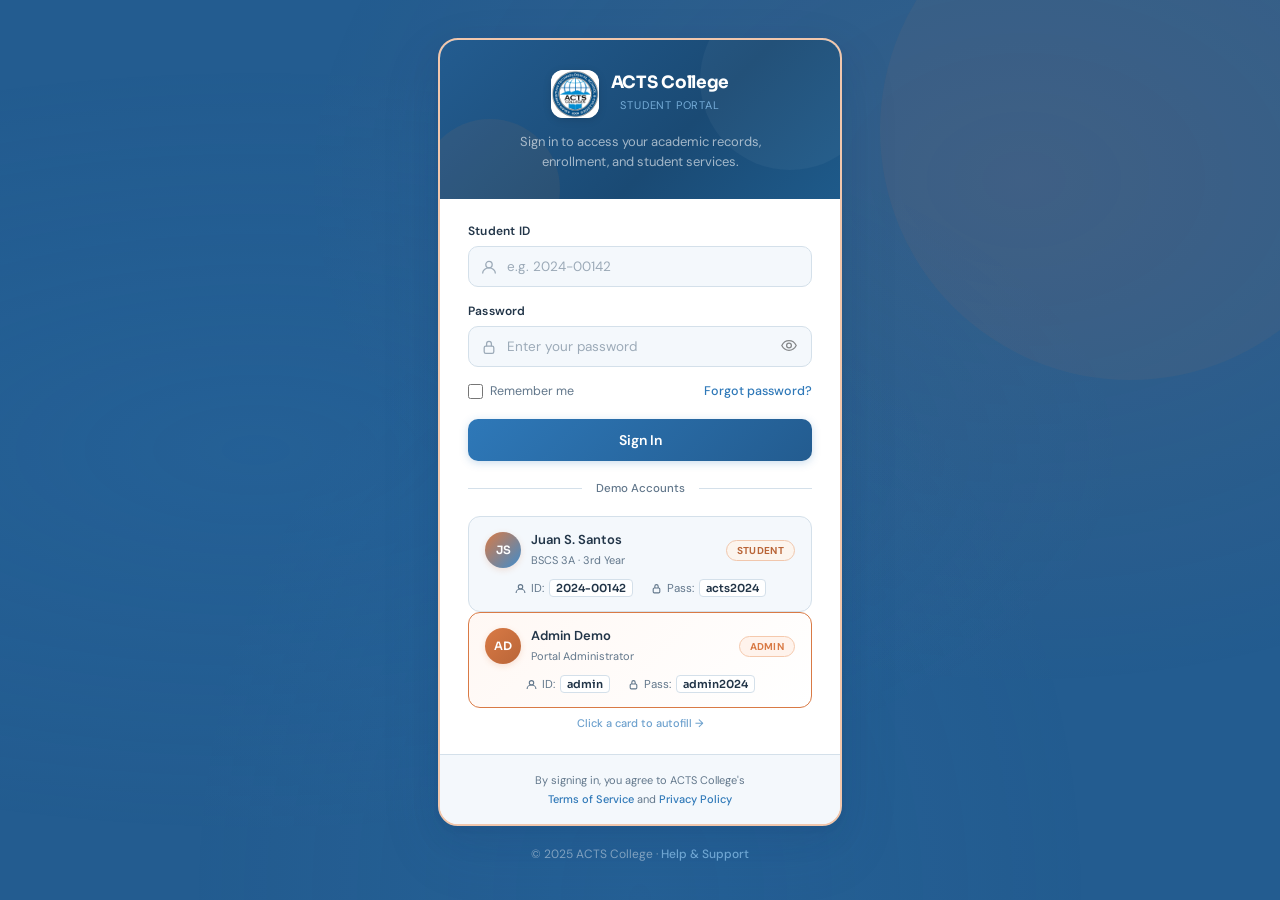
==== commit 43384b48: "Add admin demo account, loader, favicon, and logo updates" ====
--- a/index.html
+++ b/index.html
@@ -5,6 +5,7 @@
   <meta charset="UTF-8">
   <meta name="viewport" content="width=device-width, initial-scale=1.0">
   <title>ACTS Student Portal — Sign In</title>
+  <link rel="icon" type="image/png" href="image/logo.png">
   <link
     href="https://fonts.googleapis.com/css2?family=Sora:wght@300;400;500;600;700&family=DM+Sans:ital,opsz,wght@0,9..40,300;0,9..40,400;0,9..40,500;0,9..40,600;1,9..40,400&display=swap"
     rel="stylesheet">
@@ -86,18 +87,19 @@
           </button>
         </form>
 
-        <div class="login-divider"><span>Demo Account</span></div>
-
-        <!-- Demo account card -->
+        <div class="login-divider"><span>Demo Accounts</span></div>
+
+        <!-- Demo account cards -->
         <div class="demo-wrap">
-          <div class="demo-card" onclick="fillDemo()" title="Click to autofill demo credentials">
+          <!-- Student demo -->
+          <div class="demo-card" onclick="fillDemo()" title="Click to autofill student demo credentials">
             <div class="demo-top">
               <div class="demo-avatar">JS</div>
               <div class="demo-info">
                 <strong>Juan S. Santos</strong>
                 <span>BSCS 3A · 3rd Year</span>
               </div>
-              <div class="demo-badge">Demo</div>
+              <div class="demo-badge">Student</div>
             </div>
             <div class="demo-creds">
               <div class="demo-cred">
@@ -116,7 +118,34 @@
               </div>
             </div>
           </div>
-          <div class="demo-hint">Click to autofill →</div>
+          <!-- Admin demo -->
+          <div class="demo-card" onclick="fillAdminDemo()" title="Click to autofill admin demo credentials" style="border-color:#d97a45;background:linear-gradient(135deg,#fff8f4 0%,#fff 100%);">
+            <div class="demo-top">
+              <div class="demo-avatar" style="background:linear-gradient(135deg,#d97a45,#b96538);">AD</div>
+              <div class="demo-info">
+                <strong>Admin Demo</strong>
+                <span>Portal Administrator</span>
+              </div>
+              <div class="demo-badge" style="background:#fff3ec;color:#d97a45;border:1px solid #f5c9ad;">Admin</div>
+            </div>
+            <div class="demo-creds">
+              <div class="demo-cred">
+                <svg width="11" height="11" viewBox="0 0 20 20" fill="none" stroke="currentColor" stroke-width="2">
+                  <circle cx="10" cy="7" r="4" />
+                  <path d="M2 18c0-4 3.6-7 8-7s8 3 8 7" />
+                </svg>
+                ID: <span>admin</span>
+              </div>
+              <div class="demo-cred">
+                <svg width="11" height="11" viewBox="0 0 20 20" fill="none" stroke="currentColor" stroke-width="2">
+                  <rect x="4" y="9" width="12" height="9" rx="2" />
+                  <path d="M7 9V6a3 3 0 016 0v3" />
+                </svg>
+                Pass: <span>admin2024</span>
+              </div>
+            </div>
+          </div>
+          <div class="demo-hint">Click a card to autofill →</div>
         </div>
       </div>
 
@@ -179,6 +208,33 @@
       document.getElementById('errorMsg').classList.remove('show');
     }
 
+    // ═══════════════ ADMIN DEMO AUTOFILL ═══════════════
+    function fillAdminDemo() {
+      const idField = document.getElementById('studentId');
+      const passField = document.getElementById('password');
+      idField.value = '';
+      passField.value = '';
+      const demoId = 'admin';
+      const demoPass = 'admin2024';
+      let i = 0, j = 0;
+      function typeId() {
+        if (i < demoId.length) { idField.value += demoId[i++]; setTimeout(typeId, 45); }
+        else setTimeout(typePass, 150);
+      }
+      function typePass() {
+        if (j < demoPass.length) { passField.value += demoPass[j++]; setTimeout(typePass, 45); }
+        else {
+          document.getElementById('rememberMe').checked = false;
+          const btn = document.getElementById('loginBtn');
+          btn.style.boxShadow = '0 0 0 4px rgba(217,122,69,.25)';
+          setTimeout(() => btn.style.boxShadow = '', 800);
+        }
+      }
+      idField.focus();
+      setTimeout(typeId, 100);
+      document.getElementById('errorMsg').classList.remove('show');
+    }
+
     // ═══════════════ PASSWORD TOGGLE ═══════════════
     function togglePassword() {
       const passField = document.getElementById('password');
@@ -220,7 +276,17 @@
       // Simulate auth check
       setTimeout(() => {
         // Check demo credentials
-        if (id === '2024-00142' && pass === 'acts2024') {
+        if (id === 'admin' && pass === 'admin2024') {
+          // Admin — store session and redirect to admin panel
+          sessionStorage.setItem('acts_authenticated', 'admin');
+          sessionStorage.setItem('acts_user', JSON.stringify({
+            id: 'admin',
+            name: 'Admin Demo',
+            initials: 'AD',
+            role: 'Administrator'
+          }));
+          window.location.href = 'admin.html';
+        } else if (id === '2024-00142' && pass === 'acts2024') {
           // Success — store session and redirect
           sessionStorage.setItem('acts_authenticated', 'true');
           sessionStorage.setItem('acts_user', JSON.stringify({
